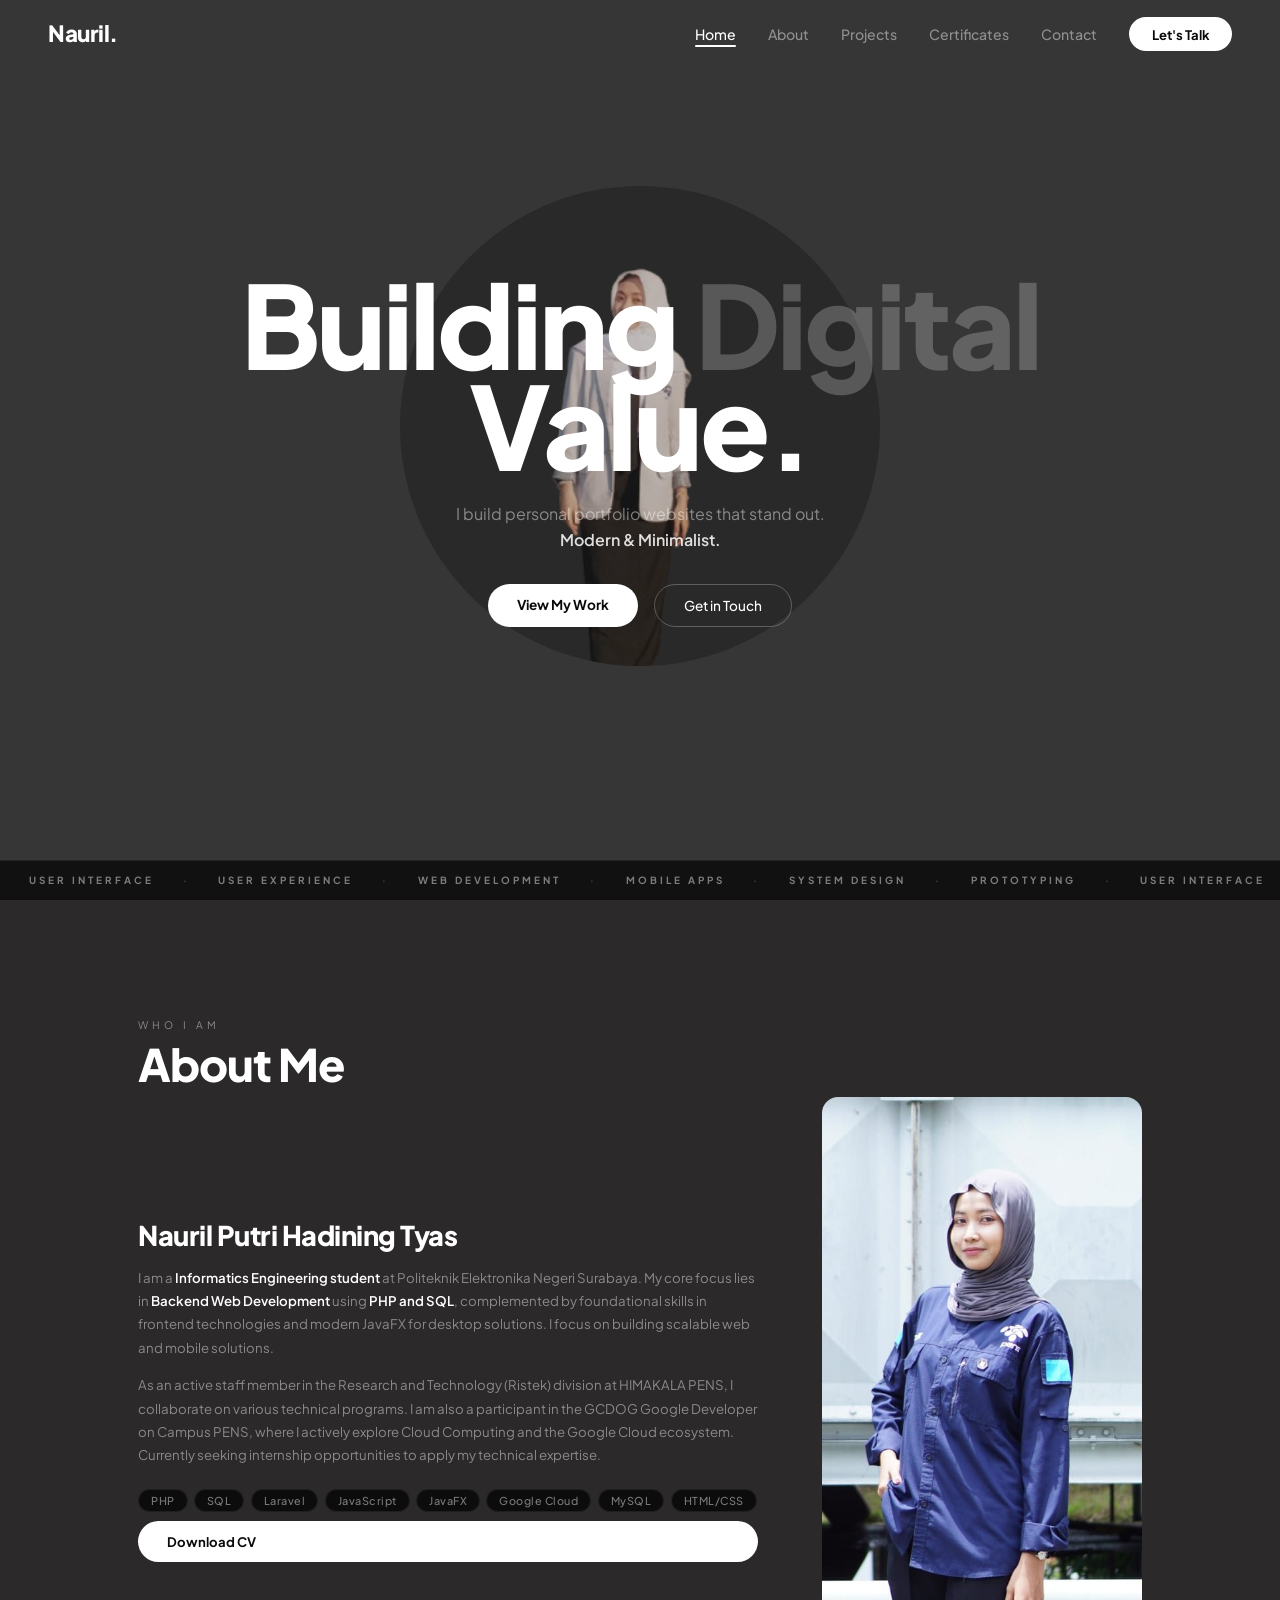
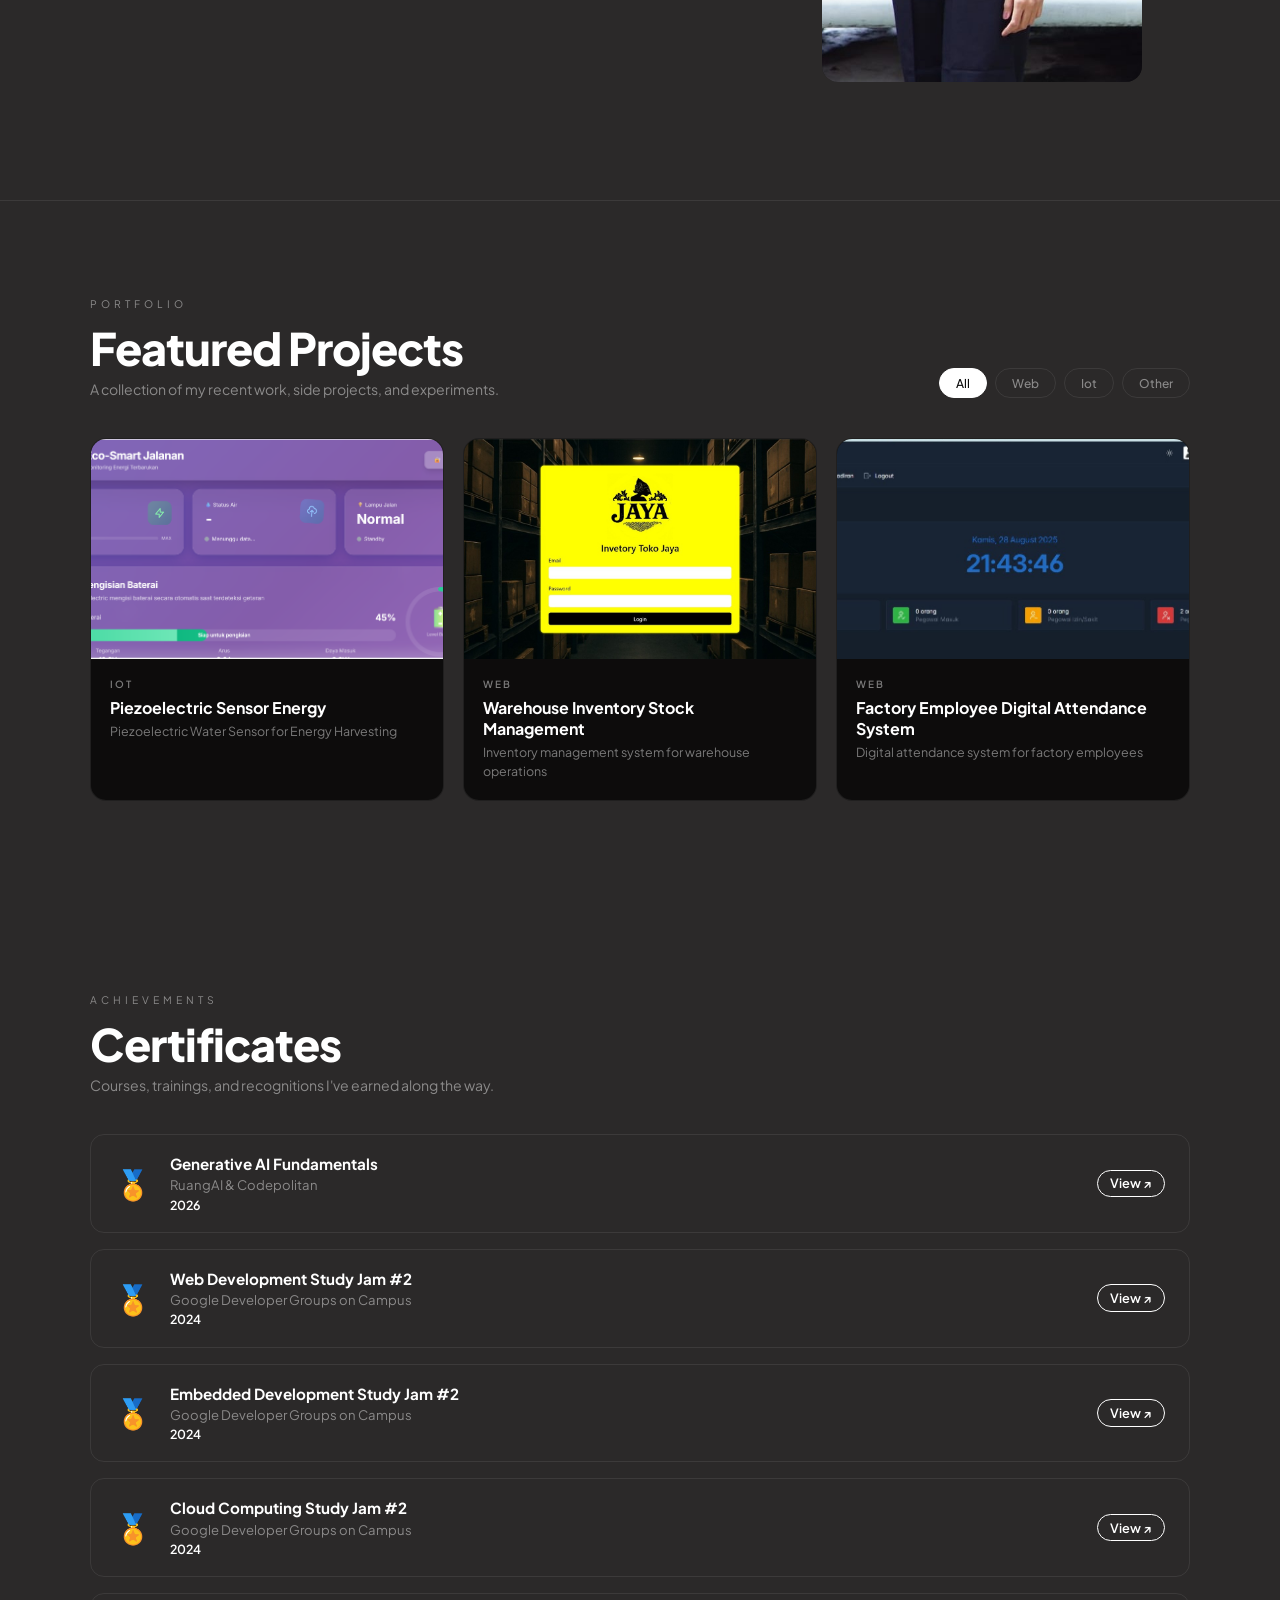
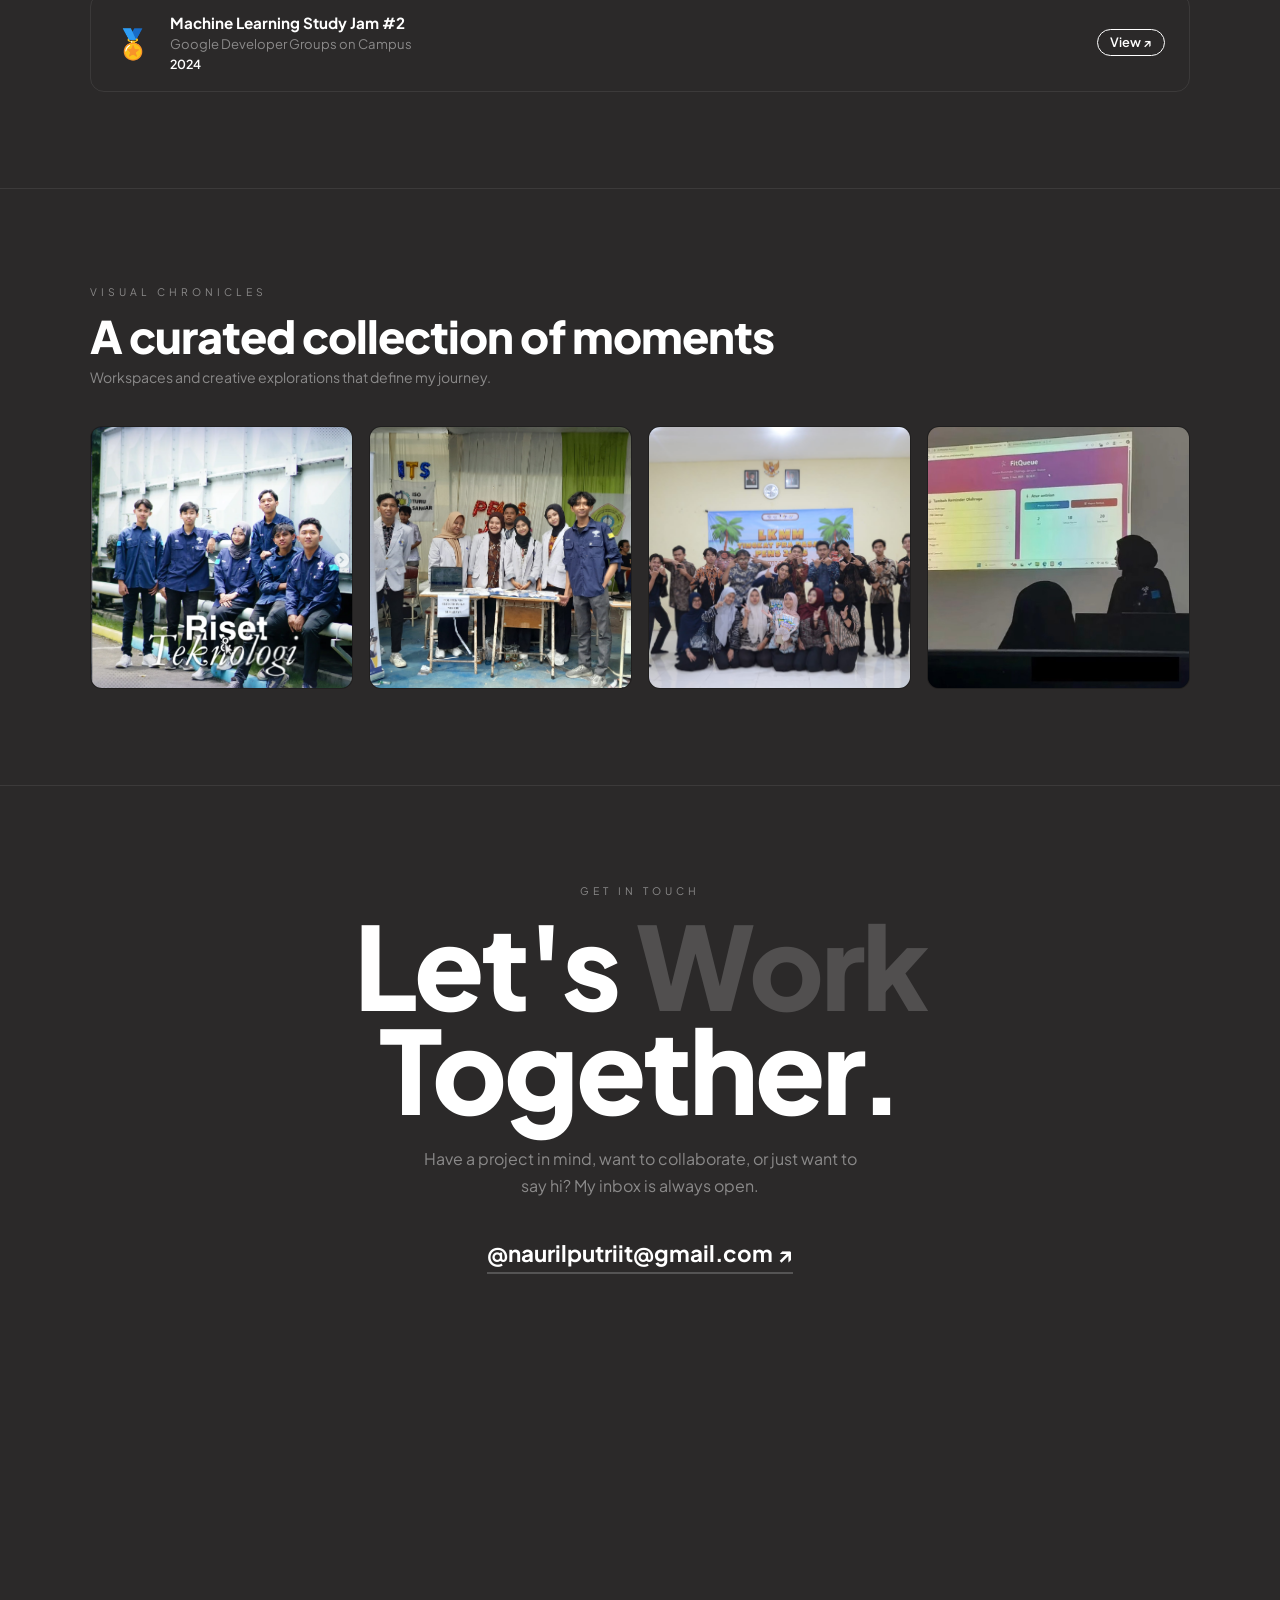
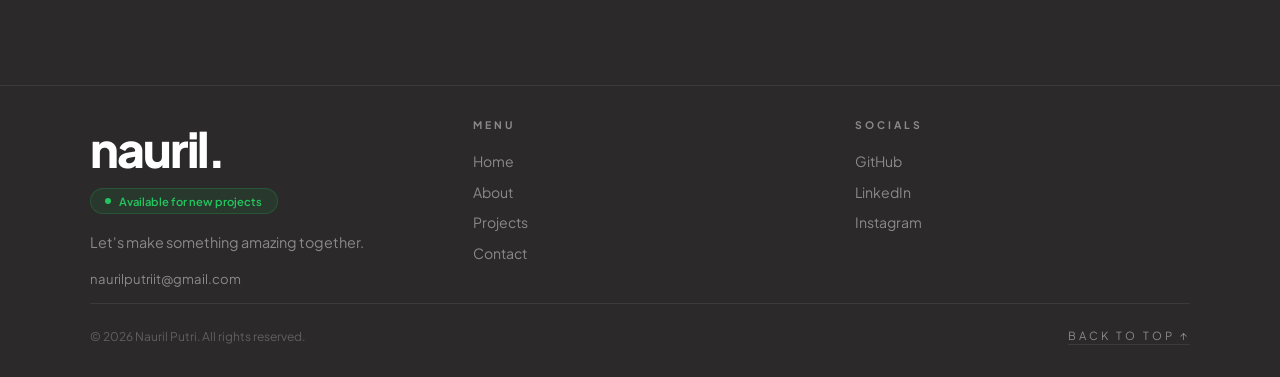
==== index.html @ e7a1a4d7 "update perubahan" ====
<!DOCTYPE html>
<html lang="en">
<head>
<meta charset="UTF-8">
<meta name="viewport" content="width=device-width, initial-scale=1.0">
<title>Nauril — Building Digital Value.</title>
<link href="https://fonts.googleapis.com/css2?family=Plus+Jakarta+Sans:wght@300;400;500;600;700;800&display=swap" rel="stylesheet">
<link rel="stylesheet" href="style.css">

</head>
<body>

<!-- NAV -->
<nav id="navbar">
  <a href="#hero" class="nav-logo">Nauril.</a>
  <button class="hamburger" id="burger">
    <span></span><span></span><span></span>
  </button>
  <ul class="nav-links" id="navLinks">
    <li><a href="#hero" class="active">Home</a></li>
    <li><a href="#about">About</a></li>
    <li><a href="#projects">Projects</a></li>
    <li><a href="#certificates">Certificates</a></li>
    <li><a href="#contact">Contact</a></li>
    <li><a href="#contact" class="nav-cta" onclick="window.location.href='mailto:nauril@email.com';return false;">Let's Talk</a></li>
  </ul>
</nav>

<!-- ══ HERO ══ -->
<section id="hero">
  <div class="hero-circle">
    <img src="images/p2.png" alt="foto">
    <div class="hero-circle-ph">
      <span>👤</span>
      Your Photo
    </div>
  </div>

  <div class="hero-text">
    <h1 class="hero-h1">
      Building <span class="dim">Digital</span><br>Value.
    </h1>
    <p class="hero-sub">
      I build personal portfolio websites that stand out.<br>
      <strong>Modern &amp; Minimalist.</strong>
    </p>
    <div class="hero-btns">
      <a href="#projects" class="btn-w">View My Work</a>
      <a href="#contact" class="btn-ghost">Get in Touch</a>
    </div>
  </div>

  <div class="ticker-wrap">
    <div class="ticker-inner">
      <span>User Interface</span><span class="dot"> · </span>
      <span>User Experience</span><span class="dot"> · </span>
      <span>Web Development</span><span class="dot"> · </span>
      <span>Mobile Apps</span><span class="dot"> · </span>
      <span>System Design</span><span class="dot"> · </span>
      <span>Prototyping</span><span class="dot"> · </span>
      <span>User Interface</span><span class="dot"> · </span>
      <span>User Experience</span><span class="dot"> · </span>
      <span>Web Development</span><span class="dot"> · </span>
      <span>Mobile Apps</span><span class="dot"> · </span>
      <span>System Design</span><span class="dot"> · </span>
      <span>Prototyping</span><span class="dot"> · </span>
    </div>
  </div>
</section>

<!-- ══ ABOUT ══ -->
<section id="about">
  <div class="container">
    <p class="sec-label reveal about-top-label">Who I Am</p>
    <h2 class="sec-title reveal about-sec-title">About Me</h2>

    <div class="about-grid">
      <div class="about-left reveal">
        <h3 class="about-name">Nauril Putri Hadining Tyas</h3>
        <p class="about-bio">
          I am a <strong>Informatics Engineering student</strong> at Politeknik Elektronika Negeri Surabaya.
          My core focus lies in <strong>Backend Web Development</strong> using <strong>PHP and SQL</strong>,
          complemented by foundational skills in frontend technologies and modern JavaFX for desktop solutions.
          I focus on building scalable web and mobile solutions.
        </p>
        <p class="about-bio">
          As an active staff member in the Research and Technology (Ristek) division at HIMAKALA PENS,
          I collaborate on various technical programs. I am also a participant in the GCDOG Google Developer
          on Campus PENS, where I actively explore Cloud Computing and the Google Cloud ecosystem.
          Currently seeking internship opportunities to apply my technical expertise.
        </p>


        <div class="about-skills-row">
          <span class="about-skill-chip">PHP</span>
          <span class="about-skill-chip">SQL</span>
          <span class="about-skill-chip">Laravel</span>
          <span class="about-skill-chip">JavaScript</span>
          <span class="about-skill-chip">JavaFX</span>
          <span class="about-skill-chip">Google Cloud</span>
          <span class="about-skill-chip">MySQL</span>
          <span class="about-skill-chip">HTML/CSS</span>
        </div>

       <a href="cv.pdf" download class="btn-w" style="display:inline-block;font-size:.82rem;">Download CV</a>
      </div>

      <div class="about-photo reveal">
        <img src="images/p3.jpeg" alt="foto">
        <div class="about-photo-ph">
          <span>🧑‍💻</span>
          Formal Photo
        </div>
      </div>
    </div>
  </div>
</section>

<!-- ══ PROJECTS ══ -->
<section id="projects">
  <div class="container">
    <div class="proj-header reveal">
      <div>
        <p class="sec-label">Portfolio</p>
        <h2 class="sec-title">Featured Projects</h2>
        <p style="color:var(--muted);font-size:.88rem;margin-top:.5rem;">A collection of my recent work, side projects, and experiments.</p>
      </div>
      <div class="filter-tabs">
        <button class="filter-tab active" data-filter="all">All</button>
        <button class="filter-tab" data-filter="Web">Web</button>
        <button class="filter-tab" data-filter="Iot">Iot</button>
        <button class="filter-tab" data-filter="Other">Other</button>
      </div>
    </div>

    <div class="proj-grid" id="projGrid">
      <a class="proj-card reveal" data-cat="Iot" href="#">
        <div class="proj-thumb">
          <img src="images/peweh.png" alt="piezolectric" onerror="this.parentElement.innerHTML='<div class=proj-thumb-ph>🌴</div>'">
        </div>
        <div class="proj-info">
          <div class="proj-tag">IoT</div>
          <div class="proj-name">Piezoelectric Sensor Energy</div>
          <div class="proj-desc">Piezoelectric Water Sensor for Energy Harvesting</div>
        </div>
      </a>
      <a class="proj-card reveal" data-cat="Web" href="#">
        <div class="proj-thumb">
          <img src="images/jaya.jpeg" alt="inventory" onerror="this.parentElement.innerHTML='<div class=proj-thumb-ph>📚</div>'">
        </div>
        <div class="proj-info">
          <div class="proj-tag">Web</div>
          <div class="proj-name">Warehouse Inventory Stock Management</div>
          <div class="proj-desc">Inventory management system for warehouse operations</div>
        </div>
      </a>
      <a class="proj-card reveal" data-cat="Web" href="#">
        <div class="proj-thumb">
          <img src="images/employe.jpeg" alt="Factory Employee Digital Attendance System" onerror="this.parentElement.innerHTML='<div class=proj-thumb-ph>🍱</div>'">
        </div>
        <div class="proj-info">
          <div class="proj-tag">Web</div>
          <div class="proj-name">Factory Employee Digital Attendance System</div>
          <div class="proj-desc">Digital attendance system for factory employees</div>
        </div>
      </a>
      
    </div>
  </div>
</section>

<!-- ══ CERTIFICATES ══ -->
<section id="certificates">
  <div class="container">
    <p class="sec-label reveal">Achievements</p>
    <h2 class="sec-title reveal">Certificates</h2>
    <p style="color:var(--muted);font-size:.88rem;margin-top:.5rem;" class="reveal">Courses, trainings, and recognitions I've earned along the way.</p>

    <div class="cert-grid" style="margin-top:2.5rem;">

      <div class="cert-card reveal">
        <div class="cert-icon">🏅</div>
        <div class="cert-info">
          <div class="cert-title">Generative AI Fundamentals</div>
          <div class="cert-issuer">RuangAI & Codepolitan</div>
          <div class="cert-year">2026</div>
        </div>
        <a href="#Generative AI.pdf" target="_blank" class="cert-link">View ↗</a>
      </div>

      <div class="cert-card reveal">
        <div class="cert-icon">🏅</div>
        <div class="cert-info">
          <div class="cert-title">Web Development Study Jam #2</div>
          <div class="cert-issuer">Google Developer Groups on Campus</div>
          <div class="cert-year">2024</div>
        </div>
        <a href="#Web Development.pdf" target="_blank" class="cert-link">View ↗</a>
      </div>

      <div class="cert-card reveal">
        <div class="cert-icon">🏅</div>
        <div class="cert-info">
          <div class="cert-title">Embedded Development Study Jam #2</div>
          <div class="cert-issuer">Google Developer Groups on Campus</div>
          <div class="cert-year">2024</div>
        </div>
        <a href="#Embedded Development.pdf" target="_blank" class="cert-link">View ↗</a>
      </div>

      <div class="cert-card reveal">
        <div class="cert-icon">🏅</div>
        <div class="cert-info">
          <div class="cert-title">Cloud Computing Study Jam #2</div>
          <div class="cert-issuer">Google Developer Groups on Campus</div>
          <div class="cert-year">2024</div>
        </div>
        <a href="#Cloud Computing.pdf" target="_blank" class="cert-link">View ↗</a>
      </div>

      <div class="cert-card reveal">
        <div class="cert-icon">🏅</div>
        <div class="cert-info">
          <div class="cert-title">Machine Learning Study Jam #2</div>
          <div class="cert-issuer">Google Developer Groups on Campus</div>
          <div class="cert-year">2024</div>
        </div>
        <a href="#Machine Learning.pdf" target="_blank" class="cert-link">View ↗</a>
      </div>

    </div>
  </div>
</section>

<!-- ══ GALLERY ══ -->
<section id="gallery">
  <div class="container">
    <p class="sec-label reveal">Visual Chronicles</p>
    <h2 class="sec-title reveal">A curated collection of moments</h2>
    <p style="color:var(--muted);font-size:.88rem;margin-top:.5rem;" class="reveal">Workspaces and creative explorations that define my journey.</p>
    <div class="gallery-grid" style="margin-top:2.5rem;">
      <div class="gal-item reveal">
        <img src="images/shot.png" alt="organization" onerror="this.outerHTML='<div class=gal-item><div class=gal-ph>🎤</div></div>'">
        <div class="gal-caption"><div class="gal-tag">Event</div><div class="gal-name">The Ristek Squad - HIMAKALA PENS</div></div>
      </div>
      <div class="gal-item reveal">
        <img src="images/expo1.jpeg" alt="event" onerror="this.outerHTML='<div class=gal-item><div class=gal-ph>🎓</div></div>'">
        <div class="gal-caption"><div class="gal-tag">Event</div><div class="gal-name">Campus Expo Representative</div></div>
      </div>
      <div class="gal-item reveal">
        <img src="images/panit.jpeg" alt="LO" onerror="this.outerHTML='<div class=gal-item><div class=gal-ph>💻</div></div>'">
        <div class="gal-caption"><div class="gal-tag">Event</div><div class="gal-name">Liaison Officer | LKMM-PraTD</div></div>
      </div>
      <div class="gal-item reveal">
        <img src="images/demo.jpeg" alt="demoproject" onerror="this.outerHTML='<div class=gal-item><div class=gal-ph>🏭</div></div>'">
        <div class="gal-caption"><div class="gal-tag"></div><div class="gal-name">Demo Project</div></div>
      </div>
    </div>
  </div>
</section>

<!-- ══ CONTACT ══ -->
<section id="contact">
  <div class="container">

    <!-- Big heading -->
    <div class="contact-hero reveal">
      <p class="sec-label">Get in Touch</p>
      <h2 class="contact-big">
        Let's <span class="dim">Work</span><br>Together.
      </h2>
      <p class="contact-sub">
        Have a project in mind, want to collaborate, or just want to say hi?
        My inbox is always open.
      </p>
      <a href="mailto:naurilputriit@gmail.com" class="contact-email-link">
        @naurilputriit@gmail.com ↗
      </a>
    </div>

    <!-- Social cards -->
    <div class="contact-socials reveal">
      <a href="mailto:naurilputriit@gmail.com" class="social-card">
        <div class="social-card-icon">✉️</div>
        <div class="social-card-platform">Email</div>
        <div class="social-card-handle">naurilputriit@gmail.com</div>
        <div class="social-card-arrow">Open Mail ↗</div>
      </a>
      <a href="https://github.com/NaurilPutri" target="_blank" class="social-card">
        <div class="social-card-icon">🐙</div>
        <div class="social-card-platform">GitHub</div>
        <div class="social-card-handle">@NaurilPutri</div>
        <div class="social-card-arrow">View Profile ↗</div>
      </a>
      <a href="https://linkedin.com/in/nauril-putri15" target="_blank" class="social-card">
        <div class="social-card-icon">🔗</div>
        <div class="social-card-platform">LinkedIn</div>
        <div class="social-card-handle">Nauril Putri</div>
        <div class="social-card-arrow">Connect ↗</div>
      </a>
      <a href="https://instagram.com/putt.yae" target="_blank" class="social-card">
        <div class="social-card-icon">📸</div>
        <div class="social-card-platform">Instagram</div>
        <div class="social-card-handle">@putt.yae</div>
        <div class="social-card-arrow">Follow ↗</div>
      </a>
    </div>

    <!-- Meta strip -->
    <div class="contact-meta reveal">
      <div class="contact-meta-item">
        <div class="avail-dot"></div>
        <span>Available for <strong>Internship & Freelance</strong></span>
      </div>
      <div class="contact-meta-item">
        📍 <span><strong>Surabaya</strong>, Indonesia</span>
      </div>
      <div class="contact-meta-item">
        ⚡ <span>Usually replies within <strong>24 hours</strong></span>
      </div>
    </div>

  </div>
</section>

<!-- ══ FOOTER ══ -->
<footer>
  <div class="container">
    <div class="footer-top">
      <div>
        <div class="footer-brand-name">nauril.</div>
        <div class="footer-avail">Available for new projects</div>
        <p class="footer-tagline">Let's make something amazing together.</p>
        <p style="color:var(--muted);font-size:.82rem;margin-top:1rem;">naurilputriit@gmail.com</p>
      </div>
      <div>
        <div class="footer-col-title">Menu</div>
        <ul class="footer-links">
          <li><a href="#hero">Home</a></li>
          <li><a href="#about">About</a></li>
          <li><a href="#projects">Projects</a></li>
          <li><a href="#contact">Contact</a></li>
        </ul>
      </div>
      <div>
        <div class="footer-col-title">Socials</div>
        <ul class="footer-links">
          <li><a href="https://github.com/naurilputri" target="_blank">GitHub</a></li>
          <li><a href="https://www.linkedin.com/in/nauril-putri/" target="_blank">LinkedIn</a></li>
          <li><a href="https://www.instagram.com/nauril_" target="_blank">Instagram</a></li>
        </ul>
      </div>
    </div>
    <div class="footer-bottom">
      <span class="footer-copy">© 2026 Nauril Putri. All rights reserved.</span>
      <a href="#hero" class="back-top">Back to Top ↑</a>
    </div>
  </div>
</footer>

<script>
// Navbar scroll
const nav = document.getElementById('navbar');
window.addEventListener('scroll', () => {
  nav.classList.toggle('scrolled', window.scrollY > 60);
  // active nav link
  const sections = ['hero','about','projects','gallery','contact'];
  let cur = 'hero';
  sections.forEach(id => {
    const el = document.getElementById(id);
    if (el && window.scrollY >= el.offsetTop - 120) cur = id;
  });
  document.querySelectorAll('.nav-links a').forEach(a => {
    a.classList.toggle('active', a.getAttribute('href') === '#' + cur);
  });
});

// Hamburger
const burger = document.getElementById('burger');
const links = document.getElementById('navLinks');
burger.addEventListener('click', () => {
  links.classList.toggle('open');
});
links.querySelectorAll('a').forEach(a => a.addEventListener('click', () => links.classList.remove('open')));

// Scroll reveal
const observer = new IntersectionObserver((entries) => {
  entries.forEach(e => { if (e.isIntersecting) { e.target.classList.add('visible'); } });
}, { threshold: 0.12 });
document.querySelectorAll('.reveal').forEach(el => observer.observe(el));

// Project filter
document.querySelectorAll('.filter-tab').forEach(btn => {
  btn.addEventListener('click', () => {
    document.querySelectorAll('.filter-tab').forEach(b => b.classList.remove('active'));
    btn.classList.add('active');
    const f = btn.dataset.filter;
    document.querySelectorAll('.proj-card').forEach(card => {
      const show = f === 'all' || card.dataset.cat === f;
      card.style.display = show ? 'block' : 'none';
    });
  });
});
</script>
</body>
</html>
---- style.css ----
*, *::before, *::after { margin: 0; padding: 0; box-sizing: border-box; }

:root {
  --bg: #2b2929;
  --bg2: #0d0c0c;
  --bg3: #1a1a1a;
  --border: rgba(255,255,255,0.08);
  --text: #ffffff;
  --muted: rgba(255,255,255,0.45);
  --muted2: rgba(255,255,255,0.25);
  --accent: #ffffff;
  --tag-bg: rgba(255,255,255,0.06);
}

html { scroll-behavior: smooth; }
body {
  font-family: 'Plus Jakarta Sans', sans-serif;
  background: var(--bg);
  color: var(--text);
  overflow-x: hidden;
}

/* ── SCROLLBAR ── */
::-webkit-scrollbar { width: 4px; }
::-webkit-scrollbar-track { background: var(--bg); }
::-webkit-scrollbar-thumb { background: #333; border-radius: 2px; }

/* ── NAV ── */
nav {
  position: fixed; top: 0; left: 0; right: 0; z-index: 100;
  display: flex; justify-content: space-between; align-items: center;
  padding: 1.2rem 3rem;
  border-bottom: 1px solid transparent;
  transition: all .4s;
}
nav.scrolled {
  background: rgba(10,10,10,.92);
  backdrop-filter: blur(16px);
  border-bottom-color: var(--border);
}
.nav-logo {
  font-size: 1.4rem; font-weight: 800; color: #fff;
  text-decoration: none; letter-spacing: -0.5px;
}
.nav-links { display: flex; align-items: center; gap: 2rem; list-style: none; }
.nav-links a {
  color: var(--muted); font-size: .88rem; font-weight: 500;
  text-decoration: none; transition: color .3s; position: relative;
}
.nav-links a:hover, .nav-links a.active { color: #fff; }
.nav-links a.active::after {
  content: ''; position: absolute; bottom: -4px; left: 0;
  width: 100%; height: 2px; background: #fff; border-radius: 1px;
}
.nav-cta {
  background: #fff !important; color: #0a0a0a !important;
  padding: .55rem 1.4rem; border-radius: 100px;
  font-weight: 700 !important; font-size: .82rem !important;
  transition: background .3s !important;
}
.nav-cta:hover { background: #e0e0e0 !important; }
.hamburger { display: none; flex-direction: column; gap: 5px; cursor: pointer; background: none; border: none; }
.hamburger span { width: 22px; height: 2px; background: #fff; transition: .3s; display: block; }

/* ── HERO ── */
#hero {
  height: 100vh; position: relative;
  display: flex; flex-direction: column;
  align-items: center; justify-content: center;
  overflow: hidden; background: #363636;
}
.hero-circle {
  position: absolute;
  top: 50%; left: 50%;
  transform: translate(-50%, -55%);
  width: min(480px, 62vw); height: min(480px, 62vw);
  border-radius: 50%; overflow: hidden;
  background: #292929;
}
.hero-circle img {
  width: 100%; height: 100%;
  object-fit: cover; object-position: top center;
  opacity: .7; filter: grayscale(15%);
}
.hero-circle-ph {
  width: 100%; height: 100%;
  display: flex; flex-direction: column;
  align-items: center; justify-content: center;
  gap: .5rem; color: var(--muted2);
  font-size: .7rem; letter-spacing: 2px; text-transform: uppercase;
  background: radial-gradient(circle at 50% 30%, #2a2a2a, #111);
}
.hero-circle-ph span { font-size: 3.5rem; opacity: .25; }
.hero-text {
  position: relative; z-index: 2;
  text-align: center; padding: 0 1.5rem;
  pointer-events: none;
}
.hero-h1 {
  font-size: clamp(3rem, 9vw, 8.5rem);
  font-weight: 800; line-height: .88;
  letter-spacing: -3px; color: #fff;
}
.hero-h1 .dim { color: rgba(255,255,255,.22); }
.hero-sub {
  margin-top: 1.6rem;
  font-size: clamp(.85rem, 1.4vw, 1rem);
  color: var(--muted); line-height: 1.6;
}
.hero-sub strong { color: rgba(255,255,255,.85); font-weight: 600; }
.hero-btns {
  display: flex; gap: 1rem; justify-content: center;
  margin-top: 2rem; pointer-events: all;
}
.btn-w {
  background: #fff; color: #0a0a0a;
  padding: .75rem 1.8rem; border-radius: 100px;
  font-size: .85rem; font-weight: 700;
  text-decoration: none; border: none; cursor: pointer;
  transition: background .3s, transform .2s;
}
.btn-w:hover { background: #e8e8e8; transform: translateY(-2px); }
.btn-ghost {
  background: transparent; color: #fff;
  padding: .75rem 1.8rem; border-radius: 100px;
  font-size: .85rem; font-weight: 500;
  text-decoration: none; border: 1px solid rgba(255,255,255,.25); cursor: pointer;
  transition: border-color .3s, background .3s;
}
.btn-ghost:hover { border-color: #fff; background: rgba(255,255,255,.05); }

/* ticker */
.ticker-wrap {
  position: absolute; bottom: 0; left: 0; right: 0;
  background: #111; border-top: 1px solid var(--border);
  padding: .85rem 0; overflow: hidden;
}
.ticker-inner { display: flex; gap: 0; white-space: nowrap; animation: tick 25s linear infinite; }
.ticker-inner span {
  font-size: .62rem; font-weight: 700; letter-spacing: 3px;
  text-transform: uppercase; color: var(--muted); padding: 0 1.8rem; flex-shrink: 0;
}
.ticker-inner span.dot { color: #444; padding: 0; }
@keyframes tick { from { transform: translateX(0); } to { transform: translateX(-50%); } }

/* ── SECTION BASE ── */
section { padding: 6rem 3rem; }
.container { max-width: 1100px; margin: 0 auto; }
.sec-label {
  font-size: .65rem; letter-spacing: 4px; text-transform: uppercase;
  color: var(--muted); margin-bottom: .8rem;
}
.sec-title {
  font-size: clamp(1.8rem, 4vw, 2.8rem);
  font-weight: 800; letter-spacing: -1px; line-height: 1.1;
}

/* ── ABOUT ── */
#about {
  background: var(--bg);
  height: 100vh;
  padding: 0;
  display: flex;
  align-items: center;
}
#about .container {
  width: 100%;
  height: 100%;
  display: flex;
  flex-direction: column;
  justify-content: center;
  padding: 0 3rem;
}
.about-top-label { margin-bottom: .5rem; }
.about-sec-title { margin-bottom: 0.6rem; }
.about-grid {
  display: grid;
  grid-template-columns: 1fr 320px;
  gap: 4rem;
  align-items: center;
  flex: 0 0 auto;
}
.about-left { display: flex; flex-direction: column; justify-content: center; gap: .6rem; }
.about-name {
  font-size: clamp(1.3rem, 2.2vw, 1.7rem);
  font-weight: 800; letter-spacing: -0.5px;
  margin-bottom: .3rem;
}
.about-bio {
  font-size: .83rem; line-height: 1.75; color: var(--muted);
  margin-bottom: .3rem;
}
.about-bio strong { color: #fff; font-weight: 600; }
.about-stats {
  display: flex; gap: 2rem; margin: .8rem 0;
}
.stat { border-left: 2px solid #fff; padding-left: .9rem; }
.stat-n { font-size: 1.5rem; font-weight: 800; letter-spacing: -1px; }
.stat-l { font-size: .65rem; color: var(--muted); margin-top: .15rem; }
/* skills inline row */
.about-skills-row {
  display: flex; flex-wrap: wrap; gap: .4rem; margin-top: .5rem;
}
.about-skill-chip {
  background: var(--bg2); border: 1px solid var(--border);
  color: var(--muted); padding: .25rem .75rem;
  border-radius: 100px; font-size: .68rem; font-weight: 500;
  letter-spacing: .5px;
}
.about-photo {
  position: relative; border-radius: 1rem; overflow: hidden;
  height: 65vh; background: var(--bg3);
}
.about-photo img { width: 100%; height: 100%; object-fit: cover; object-position: top; }
.about-photo-ph {
  width: 100%; height: 100%; display: flex;
  align-items: center; justify-content: center;
  flex-direction: column; gap: .5rem;
  color: var(--muted2); font-size: .7rem; letter-spacing: 2px;
}
.about-photo-ph span { font-size: 4rem; opacity: .2; }

/* experience */
.exp-section { margin-top: 4rem; }
.exp-title { font-size: 1.1rem; font-weight: 700; margin-bottom: 2rem; color: var(--muted); font-size: .65rem; letter-spacing: 4px; text-transform: uppercase; }
.exp-list { display: flex; flex-direction: column; gap: 0; }
.exp-item {
  display: grid; grid-template-columns: 140px 1fr;
  gap: 2rem; padding: 1.8rem 0;
  border-top: 1px solid var(--border);
  transition: background .2s;
}
.exp-item:last-child { border-bottom: 1px solid var(--border); }
.exp-date { font-size: .78rem; color: var(--muted); padding-top: .2rem; }
.exp-right {}
.exp-role { font-size: 1rem; font-weight: 700; margin-bottom: .3rem; }
.exp-company { font-size: .82rem; color: var(--muted); margin-bottom: .8rem; }
.exp-bullets { list-style: none; }
.exp-bullets li {
  font-size: .82rem; color: var(--muted); line-height: 1.6;
  padding-left: 1rem; position: relative; margin-bottom: .3rem;
}
.exp-bullets li::before { content: '—'; position: absolute; left: 0; color: #444; }

/* skills */
.skills-section { margin-top: 4rem; }
.skills-grid { display: grid; grid-template-columns: repeat(2, 1fr); gap: 1rem; margin-top: 2rem; }
.skill-card {
  background: var(--bg2); border: 1px solid var(--border);
  border-radius: .75rem; padding: 1.5rem;
  transition: border-color .3s, transform .2s;
}
.skill-card:hover { border-color: rgba(255,255,255,.2); transform: translateY(-2px); }
.skill-cat {
  font-size: .65rem; letter-spacing: 3px; text-transform: uppercase;
  color: var(--muted); margin-bottom: 1rem; font-weight: 600;
}
.skill-icons { display: flex; gap: .75rem; flex-wrap: wrap; margin-bottom: .8rem; }
.skill-icon {
  width: 36px; height: 36px; border-radius: .5rem;
  background: var(--bg3); display: flex; align-items: center; justify-content: center;
  font-size: 1.2rem;
  border: 1px solid var(--border);
}
.skill-icon img { width: 20px; height: 20px; object-fit: contain; filter: brightness(0) invert(1); opacity: .7; }
.skill-names { font-size: .78rem; color: var(--muted); line-height: 1.6; }

/* ── PROJECTS ── */
#projects { background: var(--bg); border-top: 1px solid var(--border); }
.proj-header { display: flex; justify-content: space-between; align-items: flex-end; margin-bottom: 2.5rem; }
.filter-tabs { display: flex; gap: .5rem; }
.filter-tab {
  background: transparent; border: 1px solid var(--border);
  color: var(--muted); padding: .4rem 1rem; border-radius: 100px;
  font-size: .75rem; font-weight: 500; cursor: pointer;
  font-family: inherit; transition: all .2s;
}
.filter-tab.active, .filter-tab:hover {
  background: #fff; color: #0a0a0a; border-color: #fff;
}
.proj-grid { display: grid; grid-template-columns: repeat(3, 1fr); gap: 1.2rem; }
.proj-card {
  border-radius: 1rem; overflow: hidden;
  background: var(--bg2); border: 1px solid var(--border);
  cursor: pointer; transition: transform .3s, border-color .3s;
  text-decoration: none; color: inherit; display: block;
}
.proj-card:hover { transform: translateY(-6px); border-color: rgba(255,255,255,.2); }
.proj-thumb {
  aspect-ratio: 16/10; overflow: hidden; background: var(--bg3);
  display: flex; align-items: center; justify-content: center;
  font-size: 3rem; position: relative;
}
.proj-thumb img { width: 100%; height: 100%; object-fit: cover; transition: transform .5s; }
.proj-card:hover .proj-thumb img { transform: scale(1.05); }
.proj-thumb-ph {
  width: 100%; height: 100%; display: flex; align-items: center;
  justify-content: center; font-size: 3rem;
  background: linear-gradient(135deg, #1a1a2e, #16213e);
}
.proj-info { padding: 1.2rem; }
.proj-tag {
  font-size: .62rem; letter-spacing: 2px; text-transform: uppercase;
  color: var(--muted); margin-bottom: .4rem; font-weight: 600;
}
.proj-name { font-size: 1rem; font-weight: 700; margin-bottom: .3rem; }
.proj-desc { font-size: .78rem; color: var(--muted); line-height: 1.5; }

/* ── CERTIFICATES ── */
.cert-grid {
  display: flex;
  flex-direction: column;
  gap: 1rem;
}
.cert-card {
  display: flex;
  align-items: center;
  gap: 1.2rem;
  background: var(--card);
  border: 1px solid var(--border);
  border-radius: 14px;
  padding: 1.2rem 1.5rem;
  transition: border-color .25s, transform .25s;
}
.cert-card:hover {
  border-color: var(--accent);
  transform: translateX(4px);
}
.cert-icon {
  font-size: 1.8rem;
  flex-shrink: 0;
}
.cert-info {
  flex: 1;
}
.cert-title {
  font-weight: 700;
  font-size: .95rem;
  color: var(--text);
}
.cert-issuer {
  font-size: .82rem;
  color: var(--muted);
  margin-top: .2rem;
}
.cert-year {
  font-size: .78rem;
  color: var(--accent);
  margin-top: .2rem;
  font-weight: 600;
}
.cert-link {
  font-size: .8rem;
  color: var(--accent);
  text-decoration: none;
  font-weight: 600;
  white-space: nowrap;
  border: 1px solid var(--accent);
  padding: .3rem .75rem;
  border-radius: 20px;
  transition: background .2s, color .2s;
}
.cert-link:hover {
  background: var(--accent);
  color: #fff;
}

/* ── GALLERY ── */
#gallery { background: var(--bg); border-top: 1px solid var(--border); }
.gallery-grid { display: grid; grid-template-columns: repeat(4, 1fr); gap: 1rem; margin-top: 2.5rem; }
.gal-item {
  border-radius: .75rem; overflow: hidden;
  aspect-ratio: 1; background: var(--bg2);
  position: relative; cursor: pointer;
  border: 1px solid var(--border); transition: transform .3s;
}
.gal-item:hover { transform: scale(1.02); }
.gal-item img { width: 100%; height: 100%; object-fit: cover; }
.gal-ph {
  width: 100%; height: 100%;
  display: flex; align-items: center; justify-content: center;
  font-size: 2rem; background: var(--bg3);
}
.gal-caption {
  position: absolute; bottom: 0; left: 0; right: 0;
  background: linear-gradient(transparent, rgba(0,0,0,.8));
  padding: 1.5rem .8rem .8rem;
  opacity: 0; transition: opacity .3s;
}
.gal-item:hover .gal-caption { opacity: 1; }
.gal-tag { font-size: .58rem; letter-spacing: 2px; text-transform: uppercase; color: var(--muted); }
.gal-name { font-size: .78rem; font-weight: 600; margin-top: .2rem; }

/* ── CONTACT ── */
#contact {
  background: var(--bg);
  border-top: 1px solid var(--border);
  min-height: 100vh;
  display: flex; align-items: center;
  padding: 5rem 3rem;
}
.contact-hero {
  text-align: center; margin-bottom: 4rem;
}
.contact-big {
  font-size: clamp(3rem, 9vw, 8rem);
  font-weight: 800; letter-spacing: -3px;
  line-height: .9; margin: 1rem 0 1.5rem;
}
.contact-big .dim { color: rgba(255,255,255,.18); }
.contact-sub {
  font-size: 1rem; color: var(--muted); max-width: 440px;
  margin: 0 auto 2.5rem; line-height: 1.7;
}
.contact-email-link {
  display: inline-block;
  font-size: clamp(1rem, 2.2vw, 1.4rem);
  font-weight: 700; color: #fff;
  text-decoration: none;
  border-bottom: 2px solid rgba(255,255,255,.2);
  padding-bottom: .3rem;
  transition: border-color .3s;
}
.contact-email-link:hover { border-color: #fff; }

/* Social cards row */
.contact-socials {
  display: grid;
  grid-template-columns: repeat(4, 1fr);
  gap: 1rem; margin-top: 3rem;
}
.social-card {
  background: var(--bg2);
  border: 1px solid var(--border);
  border-radius: 1rem;
  padding: 1.6rem 1.2rem;
  text-decoration: none; color: inherit;
  display: flex; flex-direction: column;
  align-items: center; gap: .8rem;
  text-align: center;
  transition: border-color .3s, transform .3s, background .3s;
  position: relative; overflow: hidden;
}
.social-card::before {
  content: '';
  position: absolute; inset: 0;
  background: linear-gradient(135deg, rgba(255,255,255,.03), transparent);
  opacity: 0; transition: opacity .3s;
}
.social-card:hover { border-color: rgba(255,255,255,.25); transform: translateY(-4px); }
.social-card:hover::before { opacity: 1; }
.social-card-icon {
  width: 48px; height: 48px; border-radius: .75rem;
  background: var(--bg3); border: 1px solid var(--border);
  display: flex; align-items: center; justify-content: center;
  font-size: 1.4rem;
}
.social-card-platform {
  font-size: .62rem; letter-spacing: 3px;
  text-transform: uppercase; color: var(--muted); font-weight: 600;
}
.social-card-handle {
  font-size: .88rem; font-weight: 700; color: #fff;
}
.social-card-arrow {
  font-size: .75rem; color: var(--muted);
  margin-top: auto;
}

/* location + availability strip */
.contact-meta {
  display: flex; justify-content: center;
  align-items: center; gap: 2.5rem;
  margin-top: 3rem; flex-wrap: wrap;
}
.contact-meta-item {
  display: flex; align-items: center; gap: .6rem;
  font-size: .8rem; color: var(--muted);
}
.contact-meta-item strong { color: #fff; font-weight: 600; }
.avail-dot {
  width: 8px; height: 8px; border-radius: 50%;
  background: #22c55e;
  box-shadow: 0 0 8px rgba(34,197,94,.6);
  animation: pulse-green 2s infinite;
}
@keyframes pulse-green {
  0%,100% { box-shadow: 0 0 8px rgba(34,197,94,.6); }
  50% { box-shadow: 0 0 16px rgba(34,197,94,.9); }
}

/* ── FOOTER ── */
footer {
  background: var(--bg); border-top: 1px solid var(--border);
  padding: 2rem 3rem;
}
.footer-top {
  display: grid; grid-template-columns: 1fr 1fr 1fr;
  gap: 3rem; padding-bottom: 1rem; border-bottom: 1px solid var(--border);
}
.footer-brand-name {
  font-size: 3rem; font-weight: 800; letter-spacing: -2px;
  margin-bottom: .5rem;
}
.footer-avail {
  display: inline-flex; align-items: center; gap: .5rem;
  background: rgba(34,197,94,.1); border: 1px solid rgba(34,197,94,.2);
  border-radius: 100px; padding: .3rem .9rem;
  font-size: .7rem; color: #22c55e; font-weight: 600;
}
.footer-avail::before { content: ''; width: 6px; height: 6px; background: #22c55e; border-radius: 50%; }
.footer-tagline {
  font-size: .9rem; color: var(--muted); margin-top: 1rem; line-height: 1.7;
}
.footer-col-title {
  font-size: .65rem; letter-spacing: 3px; text-transform: uppercase;
  color: var(--muted); margin-bottom: 1.2rem; font-weight: 700;
}
.footer-links { list-style: none; display: flex; flex-direction: column; gap: .6rem; }
.footer-links a {
  color: var(--muted); text-decoration: none; font-size: .88rem;
  transition: color .3s;
}
.footer-links a:hover { color: #fff; }
.footer-bottom {
  display: flex; justify-content: space-between; align-items: center;
  padding-top: 1.5rem; flex-wrap: wrap; gap: 1rem;
}
.footer-copy { font-size: .75rem; color: var(--muted2); }
.back-top {
  font-size: .7rem; letter-spacing: 3px; text-transform: uppercase;
  color: var(--muted); text-decoration: none; border-bottom: 1px solid var(--border);
  padding-bottom: 2px; transition: color .3s;
}
.back-top:hover { color: #fff; }

/* ── RESPONSIVE ── */
@media (max-width: 900px) {
  nav { padding: 1rem 1.5rem; }
  .nav-links {
    position: fixed; top: 0; right: -100%; width: 75vw; height: 100vh;
    background: #0d0d0d; flex-direction: column; justify-content: center;
    align-items: center; gap: 2rem; transition: right .4s; z-index: 99;
    border-left: 1px solid var(--border);
  }
  .nav-links.open { right: 0; }
  .nav-links a { font-size: 1rem; }
  .hamburger { display: flex; z-index: 101; }
  section { padding: 4rem 1.5rem; }
  #about { height: auto; padding: 4rem 0; }
  #about .container { padding: 0 1.5rem; }
  .about-grid { grid-template-columns: 1fr; gap: 2rem; }
  .about-photo { height: 45vh; }
  .skills-grid { grid-template-columns: 1fr; }
  .proj-grid { grid-template-columns: 1fr 1fr; }
  #contact { padding: 4rem 1.5rem; min-height: auto; }
  .contact-socials { grid-template-columns: 1fr 1fr; }
  .contact-big { letter-spacing: -2px; }
  .footer-top { grid-template-columns: 1fr; gap: 2rem; }
  .gallery-grid { grid-template-columns: repeat(2, 1fr); }
  .exp-item { grid-template-columns: 1fr; gap: .5rem; }
}
@media (max-width: 580px) {
  .hero-h1 { letter-spacing: -2px; }
  .hero-btns { flex-direction: column; align-items: center; }
  .proj-grid { grid-template-columns: 1fr; }
  .gallery-grid { grid-template-columns: repeat(2, 1fr); }
  .about-stats { gap: 1.5rem; flex-wrap: wrap; }
  .proj-header { flex-direction: column; align-items: flex-start; gap: 1rem; }
  .filter-tabs { flex-wrap: wrap; }
}

/* ── FADE IN ON SCROLL ── */
.reveal {
  opacity: 0; transform: translateY(30px);
  transition: opacity .7s ease, transform .7s ease;
}
.reveal.visible { opacity: 1; transform: translateY(0); }
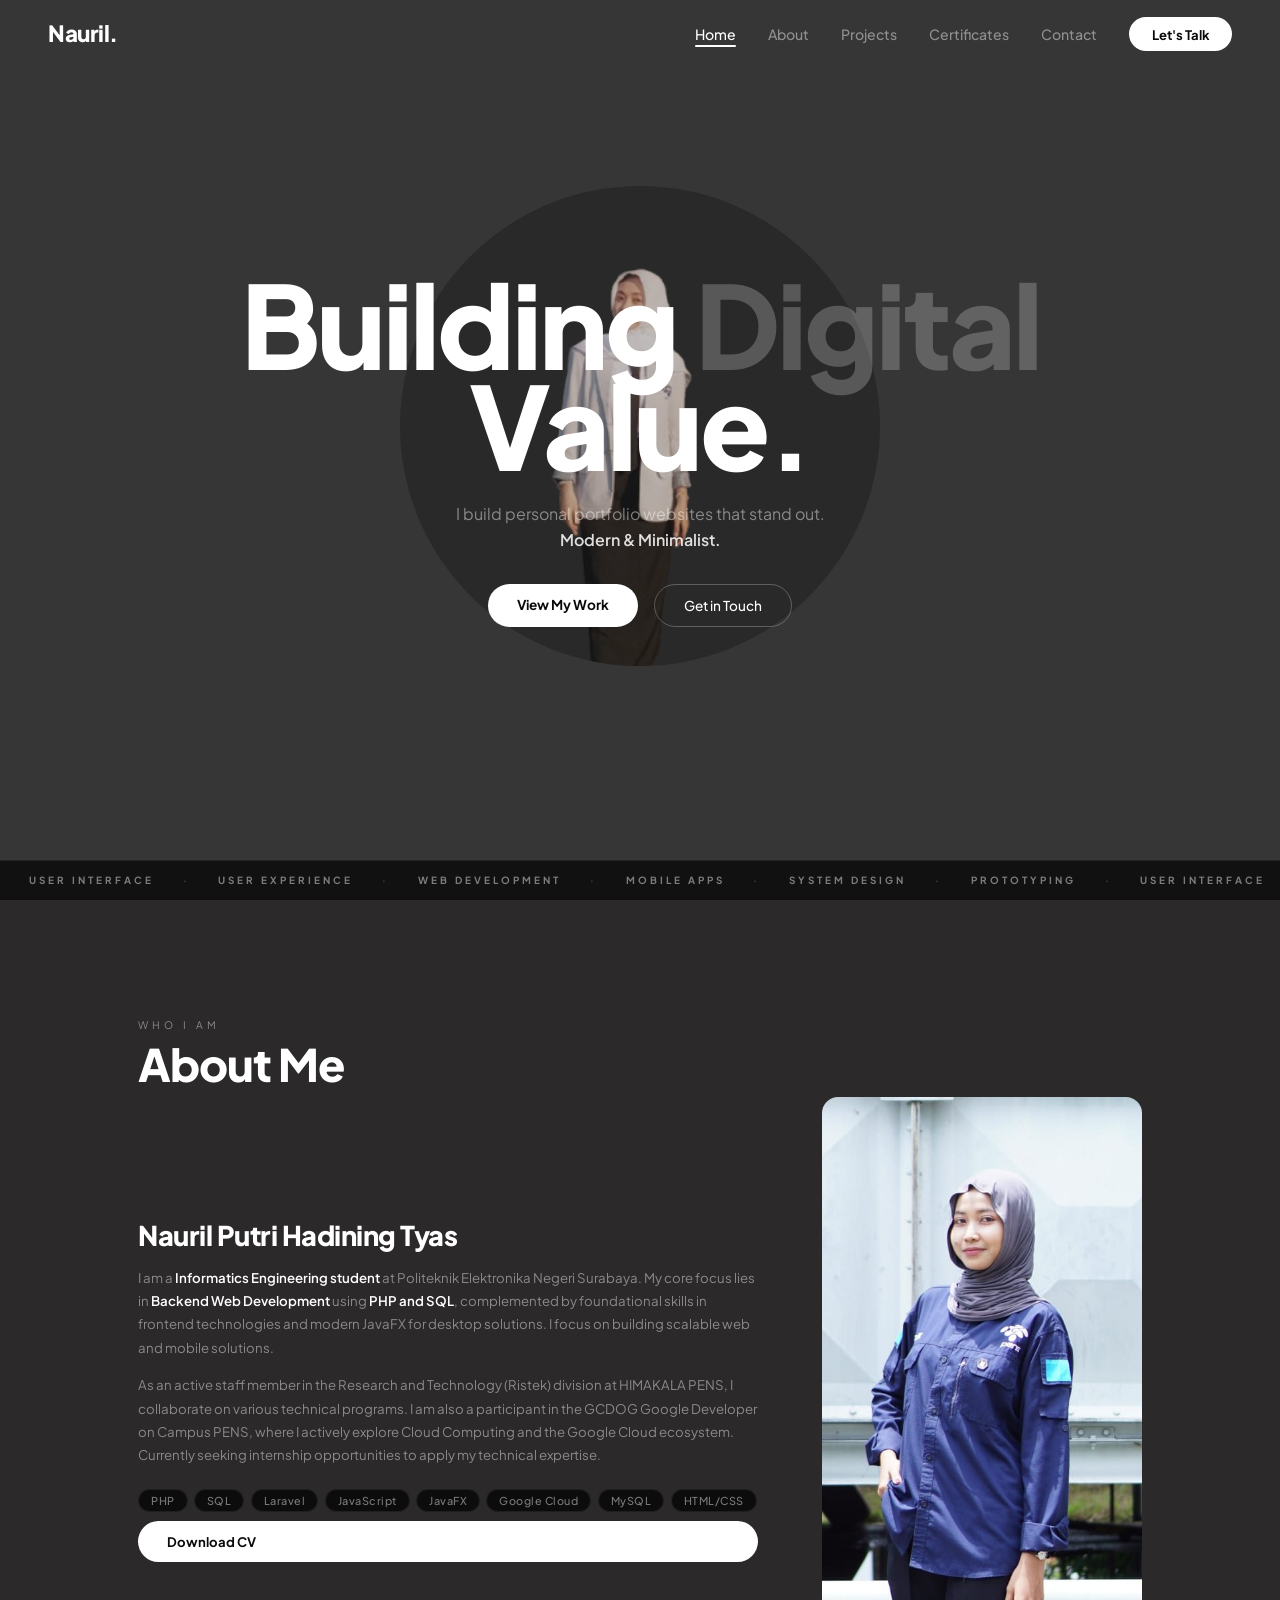
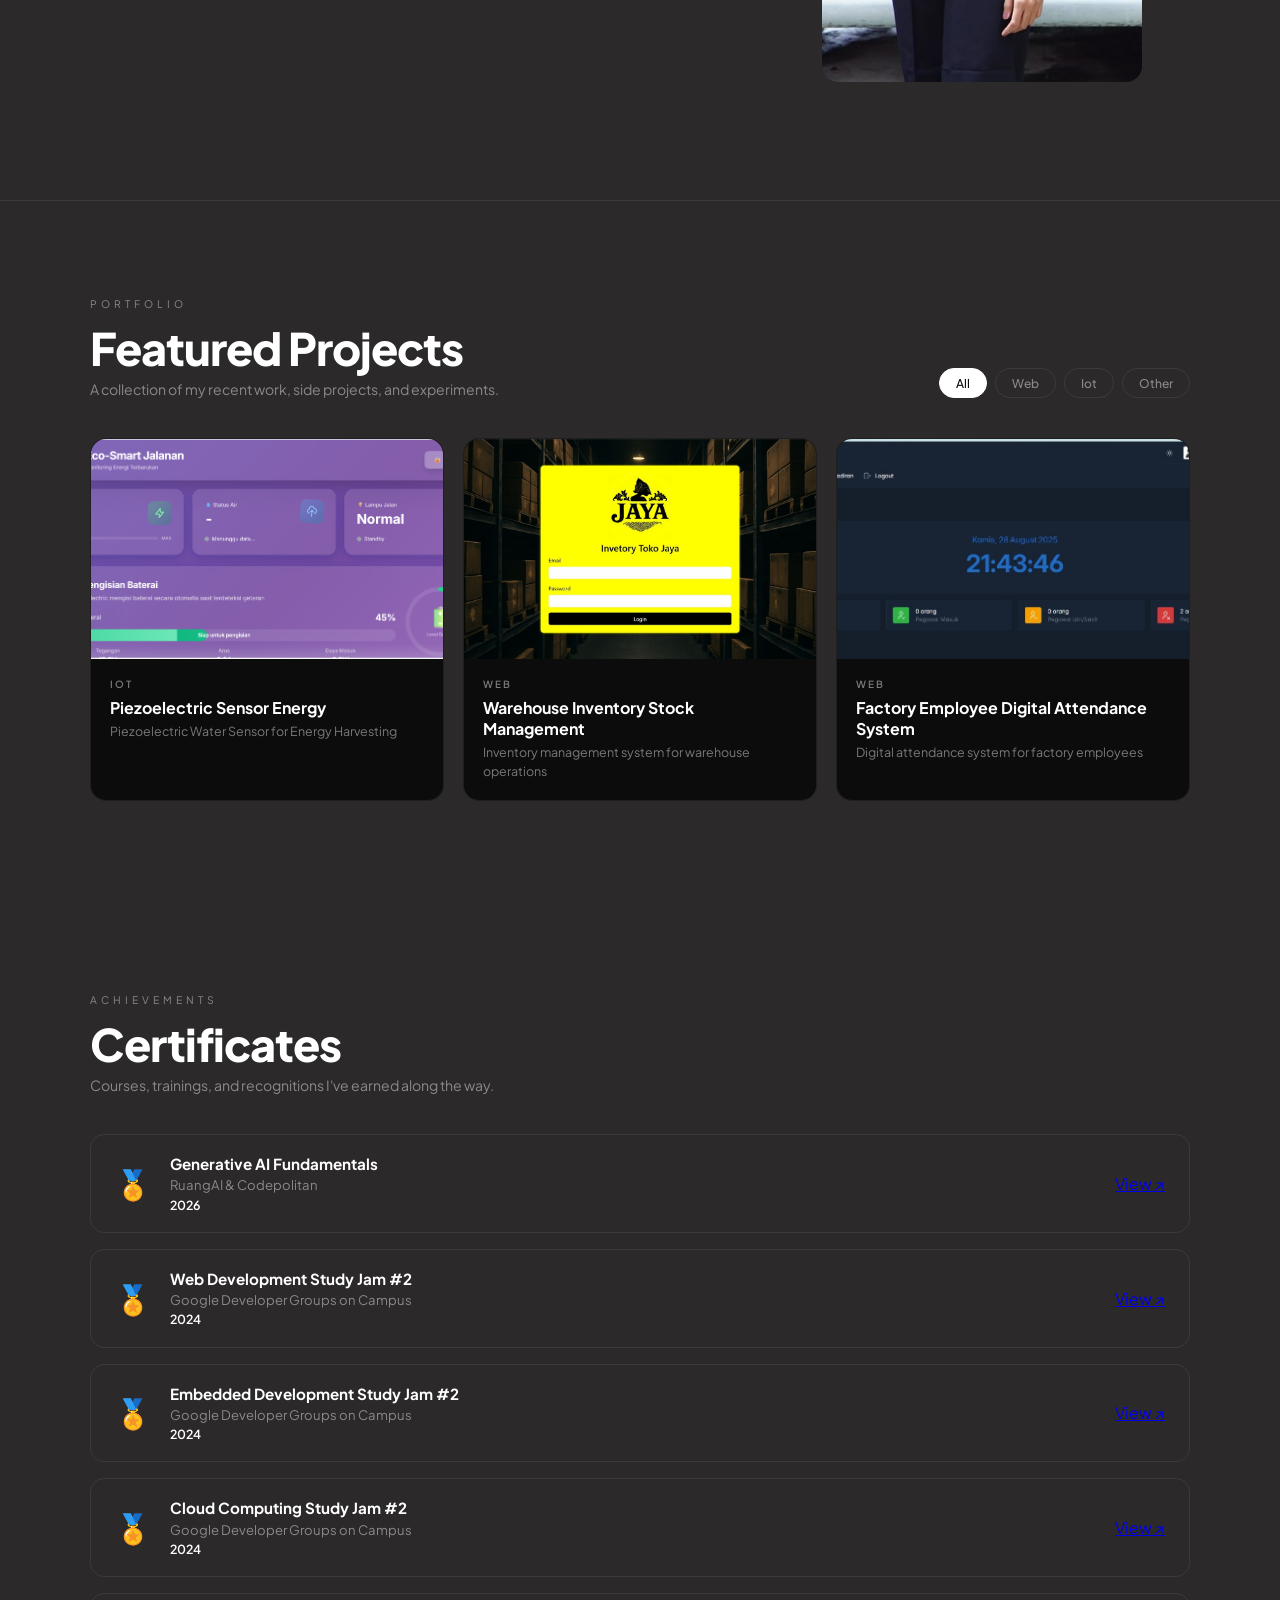
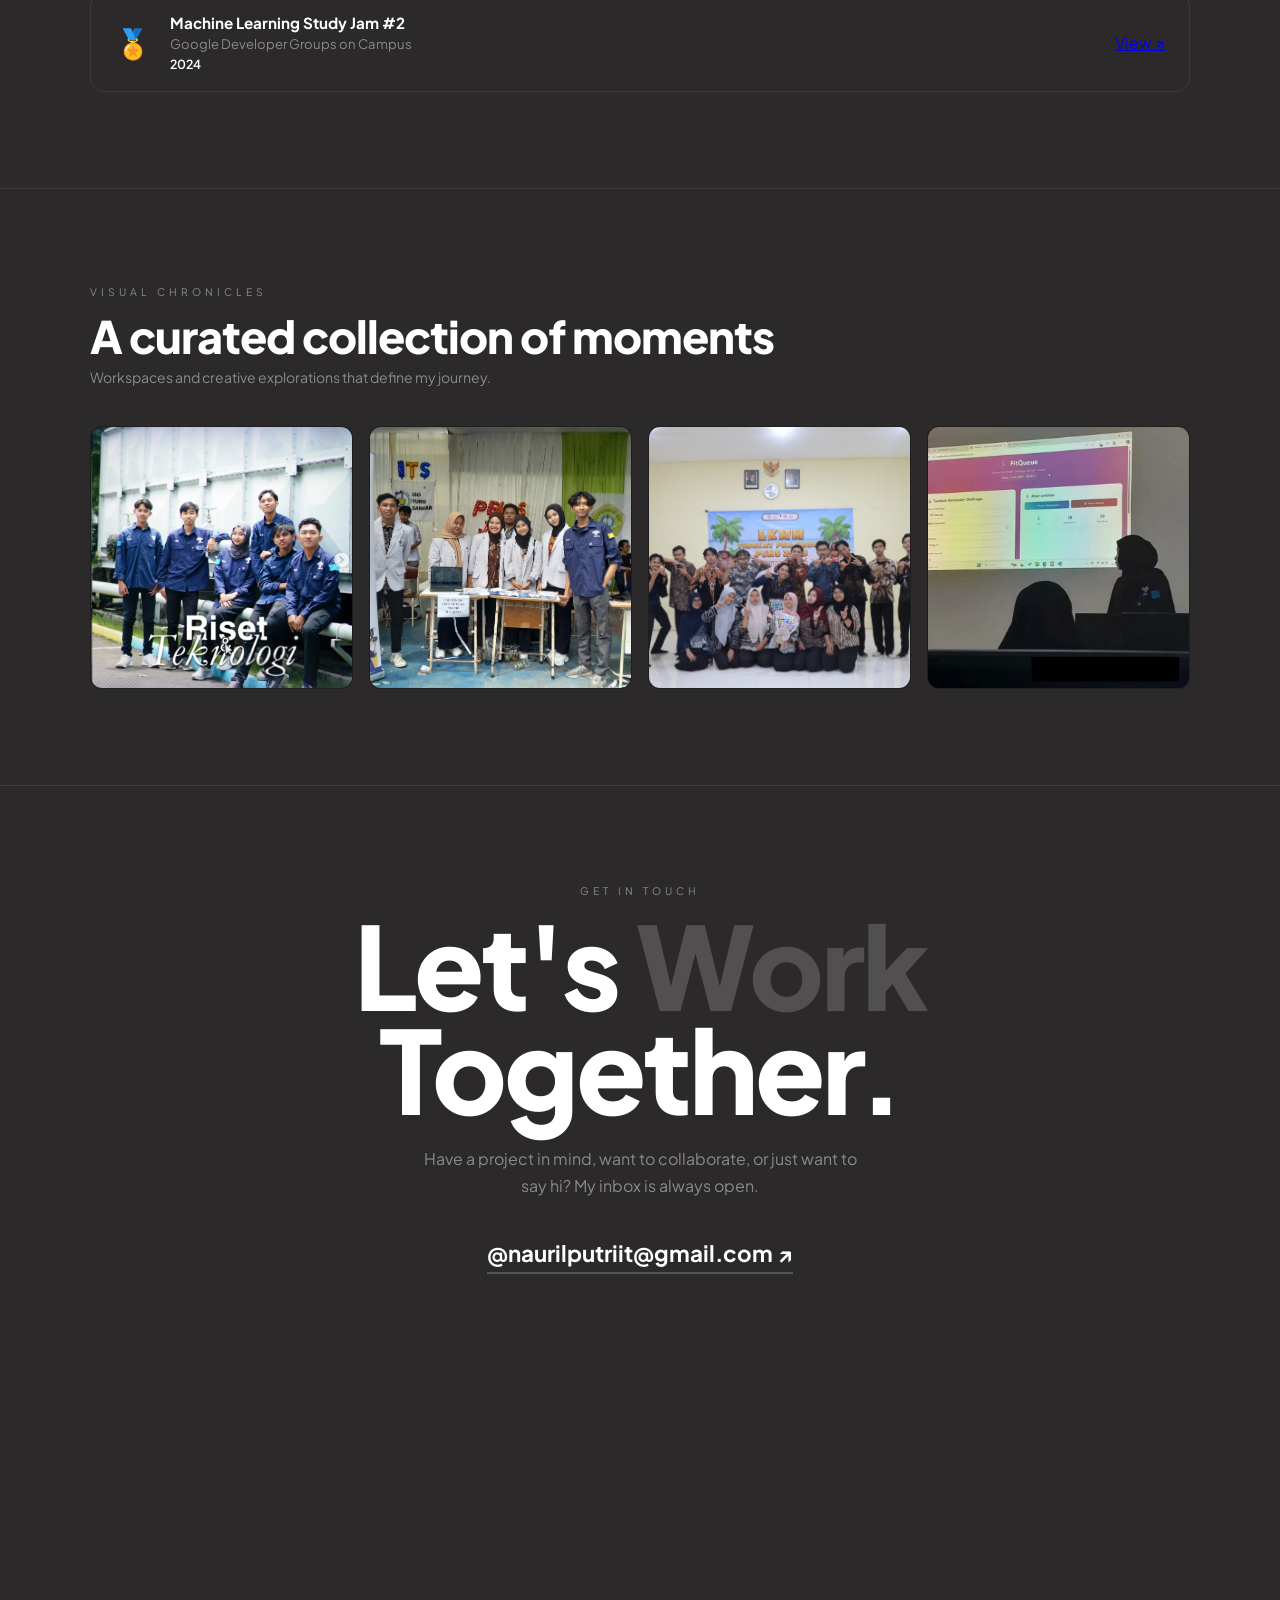
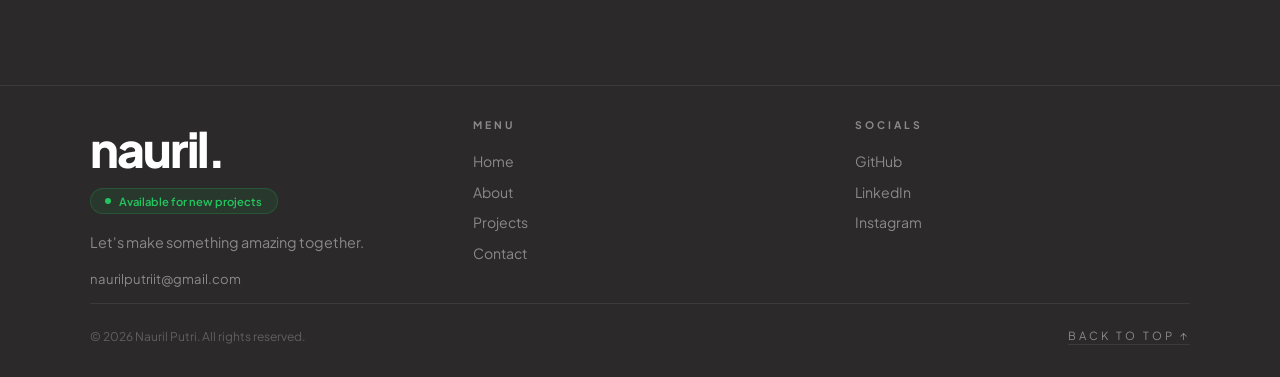
==== commit f7463c62: "update perubahan" ====
--- a/index.html
+++ b/index.html
@@ -185,7 +185,7 @@
           <div class="cert-issuer">RuangAI & Codepolitan</div>
           <div class="cert-year">2026</div>
         </div>
-        <a href="#Generative AI.pdf" target="_blank" class="cert-link">View ↗</a>
+        <a href="#Generative AI.pdf" target="_blank" class="Generative AI.pdf">View ↗</a>
       </div>
 
       <div class="cert-card reveal">
@@ -195,7 +195,7 @@
           <div class="cert-issuer">Google Developer Groups on Campus</div>
           <div class="cert-year">2024</div>
         </div>
-        <a href="#Web Development.pdf" target="_blank" class="cert-link">View ↗</a>
+        <a href="#Web Development.pdf" target="_blank" class="Web Development.pdf">View ↗</a>
       </div>
 
       <div class="cert-card reveal">
@@ -205,7 +205,7 @@
           <div class="cert-issuer">Google Developer Groups on Campus</div>
           <div class="cert-year">2024</div>
         </div>
-        <a href="#Embedded Development.pdf" target="_blank" class="cert-link">View ↗</a>
+        <a href="#Embedded Development.pdf" target="_blank" class="Embedded Development.pdf">View ↗</a>
       </div>
 
       <div class="cert-card reveal">
@@ -215,7 +215,7 @@
           <div class="cert-issuer">Google Developer Groups on Campus</div>
           <div class="cert-year">2024</div>
         </div>
-        <a href="#Cloud Computing.pdf" target="_blank" class="cert-link">View ↗</a>
+        <a href="#Cloud Computing.pdf" target="_blank" class="Cloud Computing.pdf">View ↗</a>
       </div>
 
       <div class="cert-card reveal">
@@ -225,7 +225,7 @@
           <div class="cert-issuer">Google Developer Groups on Campus</div>
           <div class="cert-year">2024</div>
         </div>
-        <a href="#Machine Learning.pdf" target="_blank" class="cert-link">View ↗</a>
+        <a href="#Machine Learning.pdf" target="_blank" class="Machine Learning.pdf">View ↗</a>
       </div>
 
     </div>
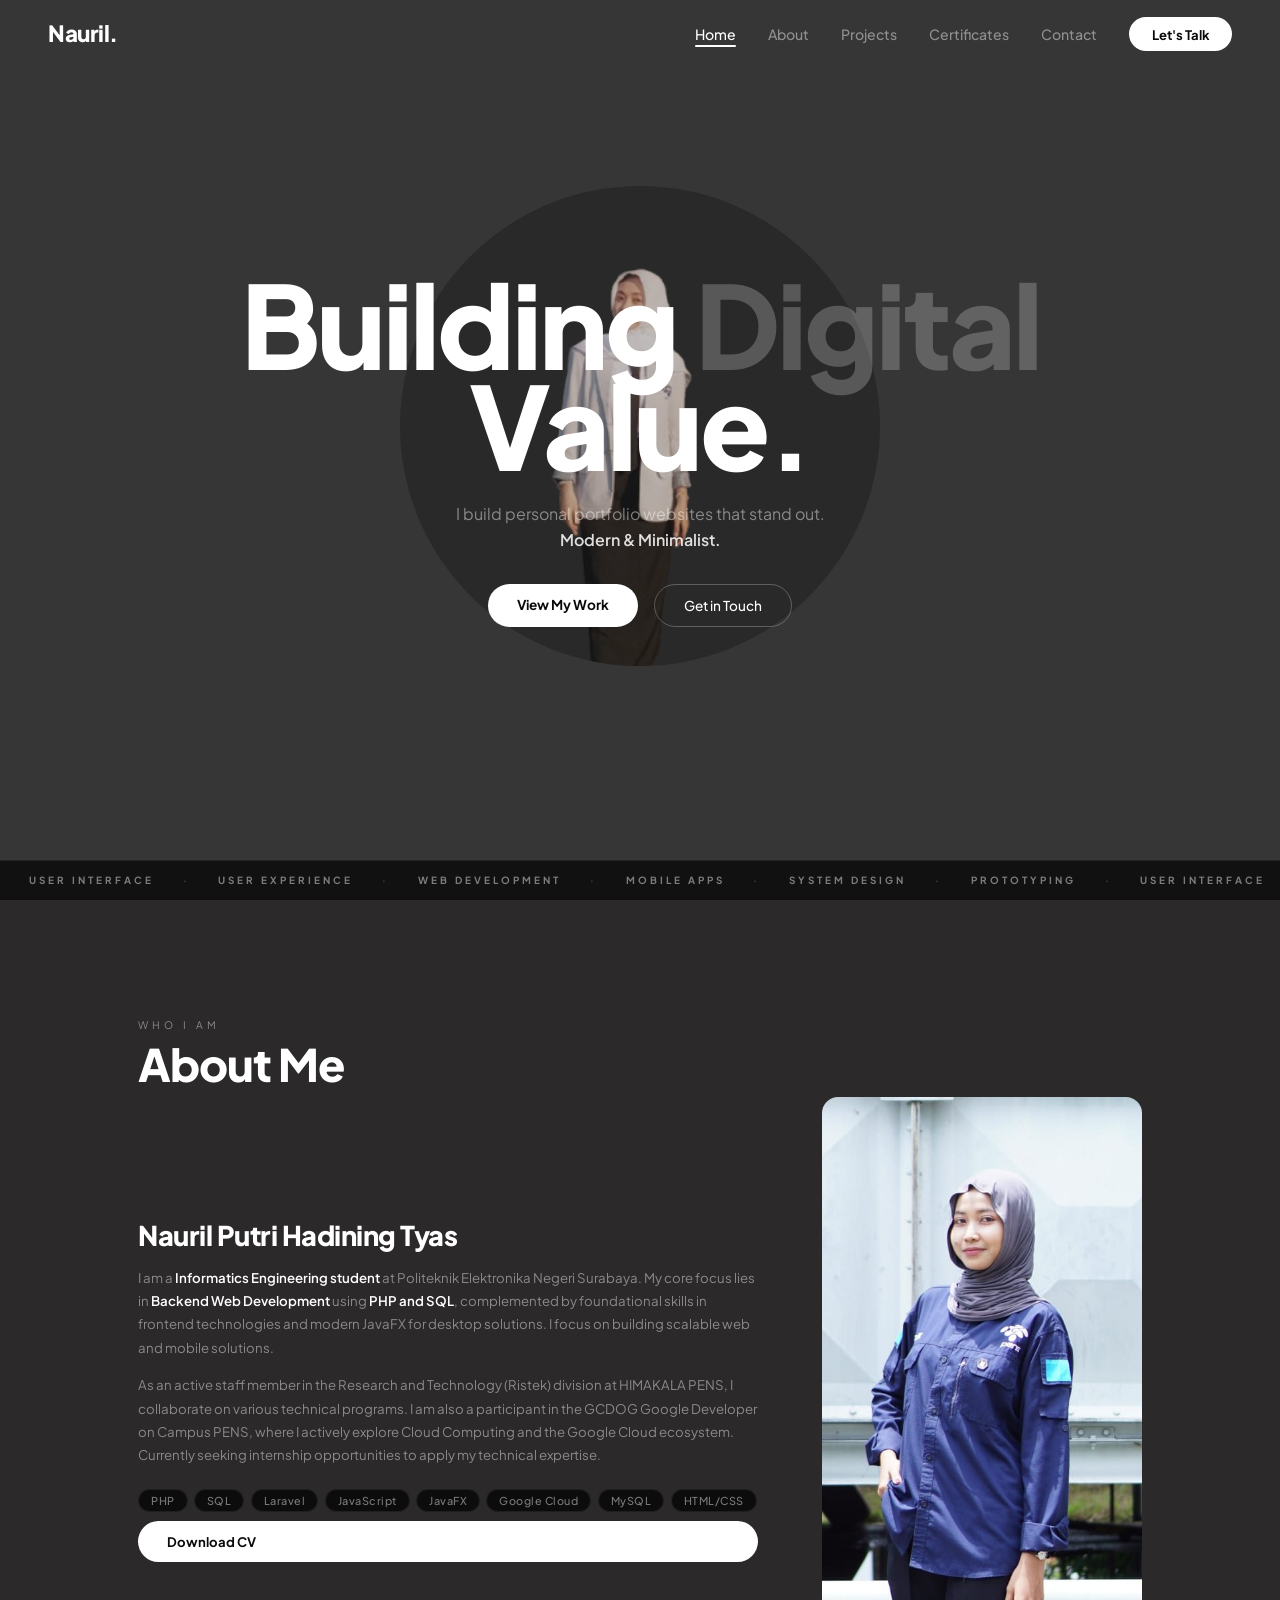
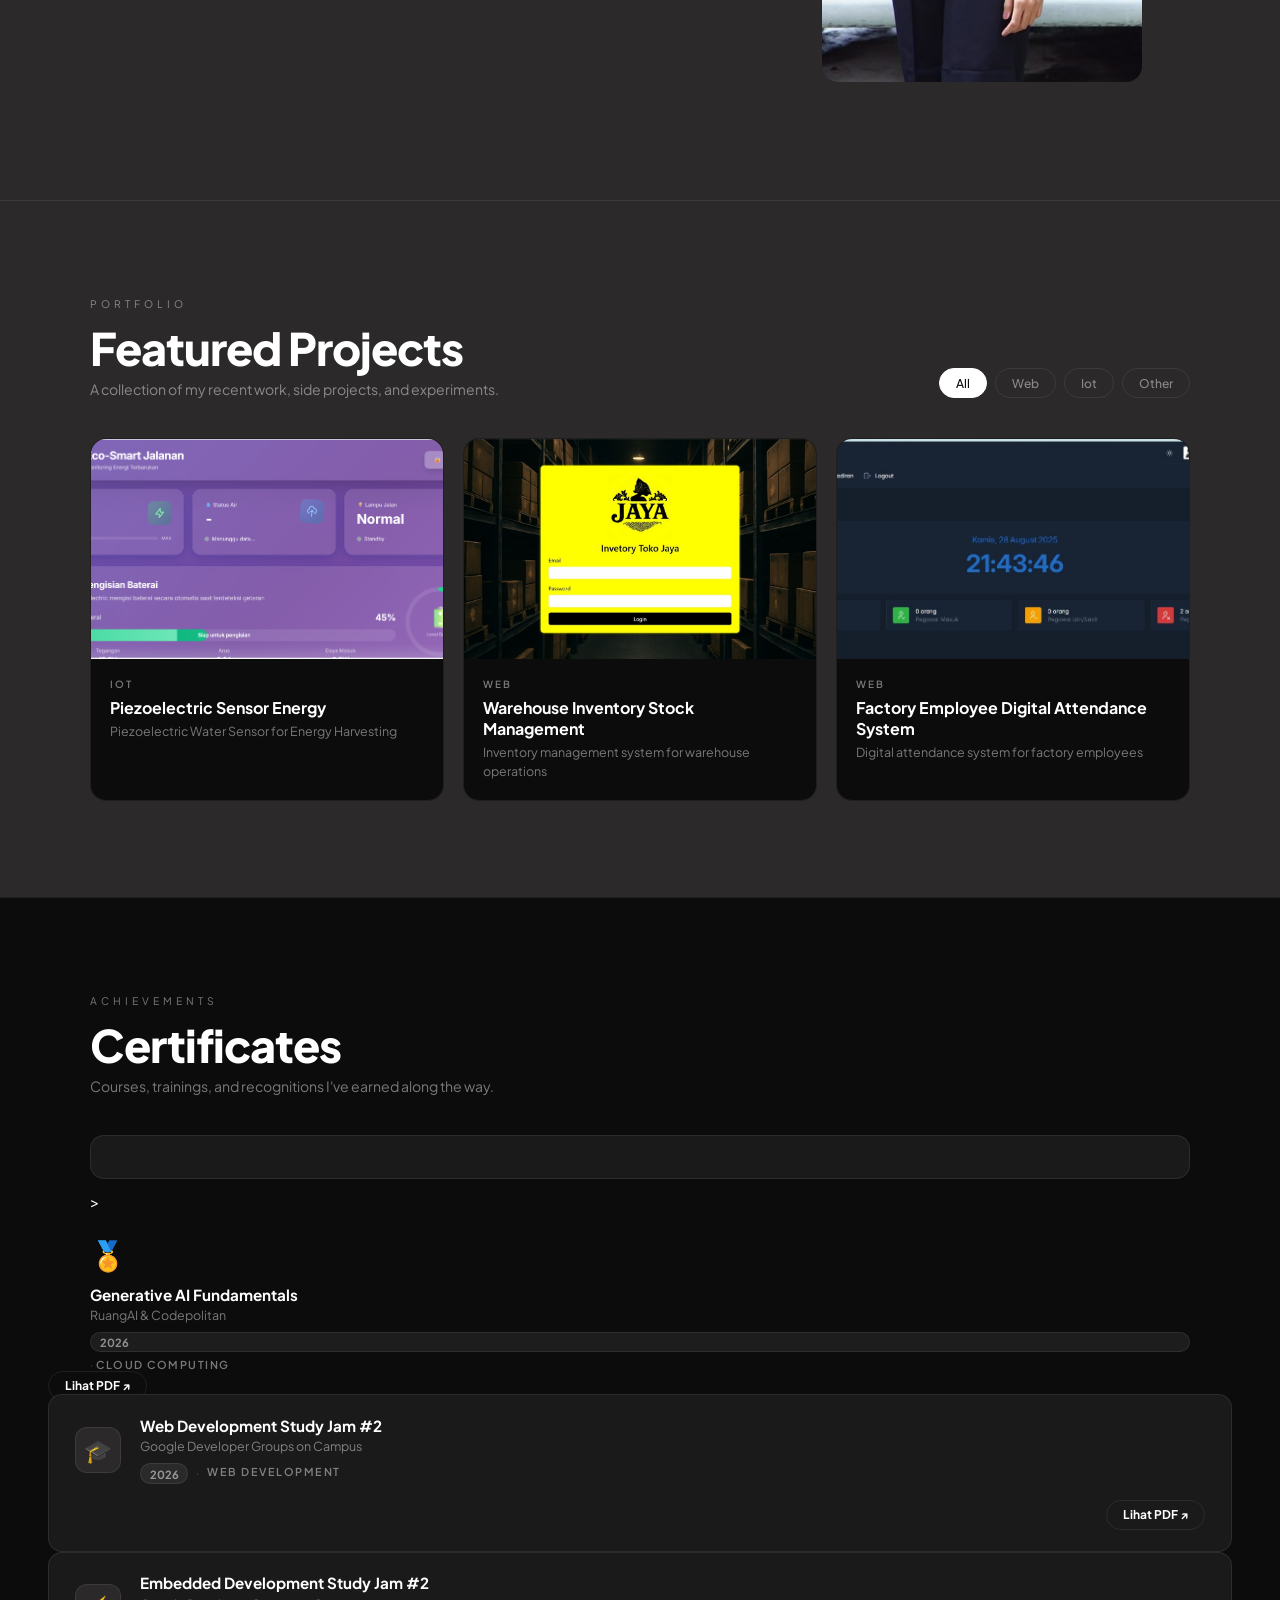
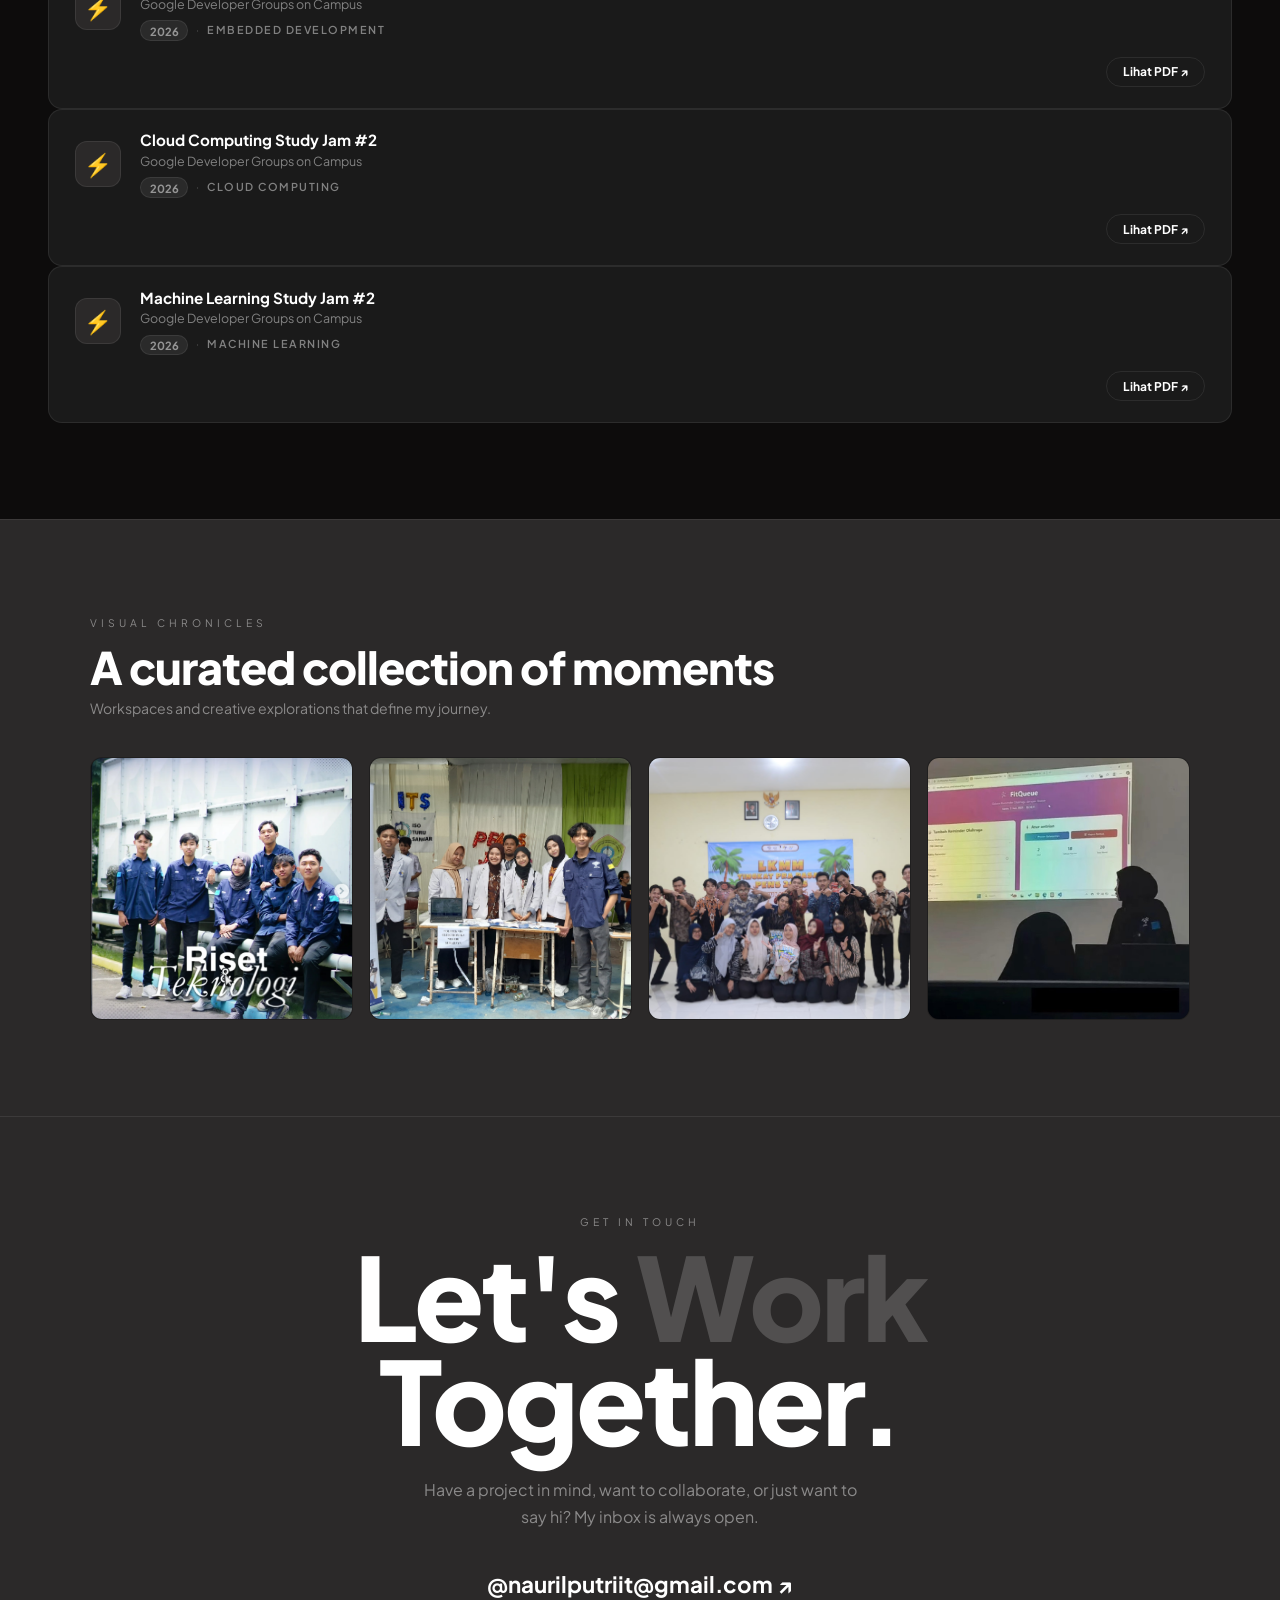
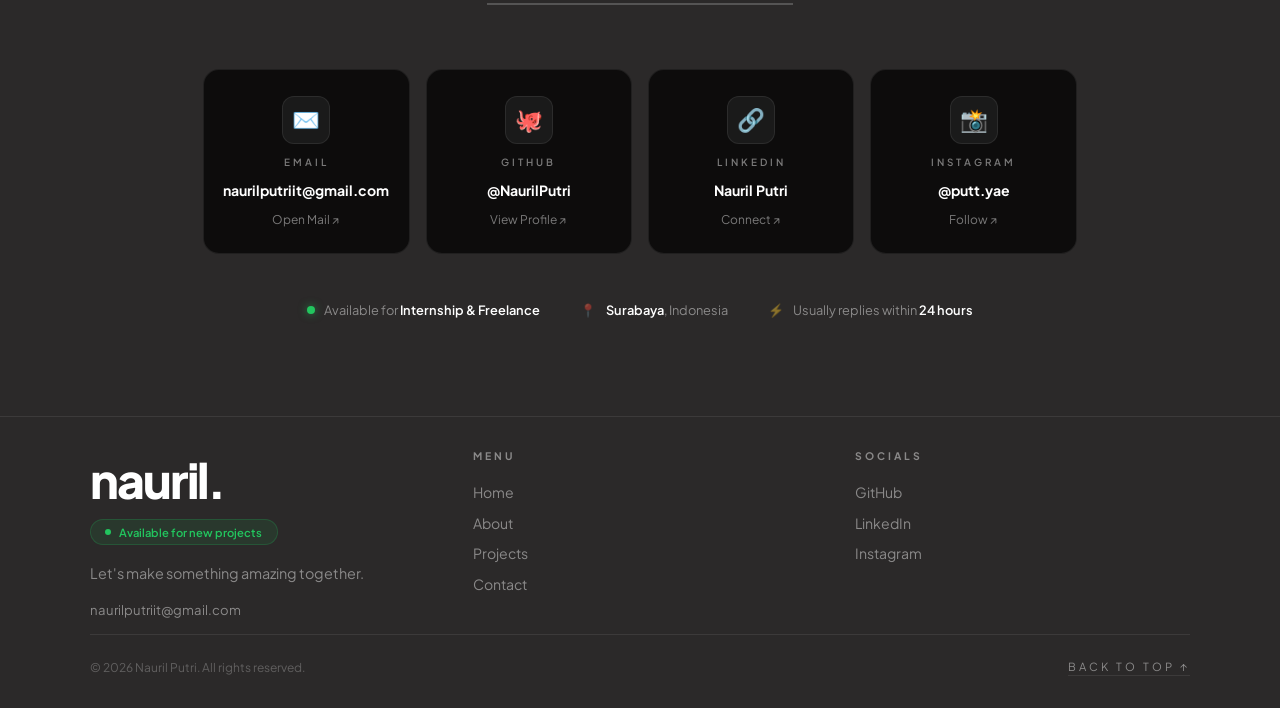
==== commit 884c6758: "update perubahan" ====
--- a/index.html
+++ b/index.html
@@ -176,56 +176,86 @@
     <h2 class="sec-title reveal">Certificates</h2>
     <p style="color:var(--muted);font-size:.88rem;margin-top:.5rem;" class="reveal">Courses, trainings, and recognitions I've earned along the way.</p>
 
-    <div class="cert-grid" style="margin-top:2.5rem;">
-
-      <div class="cert-card reveal">
-        <div class="cert-icon">🏅</div>
-        <div class="cert-info">
-          <div class="cert-title">Generative AI Fundamentals</div>
-          <div class="cert-issuer">RuangAI & Codepolitan</div>
-          <div class="cert-year">2026</div>
-        </div>
-        <a href="#Generative AI.pdf" target="_blank" class="Generative AI.pdf">View ↗</a>
-      </div>
-
-      <div class="cert-card reveal">
-        <div class="cert-icon">🏅</div>
-        <div class="cert-info">
-          <div class="cert-title">Web Development Study Jam #2</div>
-          <div class="cert-issuer">Google Developer Groups on Campus</div>
-          <div class="cert-year">2024</div>
-        </div>
-        <a href="#Web Development.pdf" target="_blank" class="Web Development.pdf">View ↗</a>
-      </div>
-
-      <div class="cert-card reveal">
-        <div class="cert-icon">🏅</div>
-        <div class="cert-info">
-          <div class="cert-title">Embedded Development Study Jam #2</div>
-          <div class="cert-issuer">Google Developer Groups on Campus</div>
-          <div class="cert-year">2024</div>
-        </div>
-        <a href="#Embedded Development.pdf" target="_blank" class="Embedded Development.pdf">View ↗</a>
-      </div>
-
-      <div class="cert-card reveal">
-        <div class="cert-icon">🏅</div>
-        <div class="cert-info">
-          <div class="cert-title">Cloud Computing Study Jam #2</div>
-          <div class="cert-issuer">Google Developer Groups on Campus</div>
-          <div class="cert-year">2024</div>
-        </div>
-        <a href="#Cloud Computing.pdf" target="_blank" class="Cloud Computing.pdf">View ↗</a>
-      </div>
-
-      <div class="cert-card reveal">
-        <div class="cert-icon">🏅</div>
-        <div class="cert-info">
-          <div class="cert-title">Machine Learning Study Jam #2</div>
-          <div class="cert-issuer">Google Developer Groups on Campus</div>
-          <div class="cert-year">2024</div>
-        </div>
-        <a href="#Machine Learning.pdf" target="_blank" class="Machine Learning.pdf">View ↗</a>
+    <div class="cert-grid">
+
+      <div class="cert-card reveal"  onclick="openCert('certificates/cert1.pdf', 'Google Cloud Fundamentals')"></div>>
+        <div class="cert-left"></div>  
+          <div class="cert-icon">🏅</div>
+          <div class="cert-info">
+            <div class="cert-title">Generative AI Fundamentals</div>
+            <div class="cert-issuer">RuangAI & Codepolitan</div>
+            <div class="cert-meta"></div>
+            <div class="cert-year">2026</div>
+            <span class="cert-dot">·</span>
+            <span class="cert-cat">Cloud Computing</span>
+        </div>
+      </div>
+    </div>
+    <span class="cert-link">Lihat PDF ↗</span>
+      </div>
+
+      <div class="cert-card reveal" onclick="openCert('certificates/cert2.pdf', 'Web Development')">
+        <div class="cert-left">
+          <div class="cert-badge">🎓</div>
+          <div class="cert-info">
+            <div class="cert-title">Web Development Study Jam #2</div>
+            <div class="cert-issuer">Google Developer Groups on Campus</div>
+            <div class="cert-meta">
+              <span class="cert-year">2026</span>
+              <span class="cert-dot">·</span>
+              <span class="cert-cat">Web Development</span>
+            </div>
+          </div>
+        </div>
+        <span class="cert-link">Lihat PDF ↗</span>
+      </div>
+
+      <div class="cert-card reveal" onclick="openCert('certificates/cert3.pdf', 'Nama Sertifikat Lainnya')">
+        <div class="cert-left">
+          <div class="cert-badge">⚡</div>
+          <div class="cert-info">
+            <div class="cert-title">Embedded Development Study Jam #2</div>
+            <div class="cert-issuer">Google Developer Groups on Campus</div>
+            <div class="cert-meta">
+              <span class="cert-year">2026</span>
+              <span class="cert-dot">·</span>
+              <span class="cert-cat">Embedded Development</span>
+            </div>
+          </div>
+        </div>
+        <span class="cert-link">Lihat PDF ↗</span>
+      </div>
+
+      <div class="cert-card reveal" onclick="openCert('certificates/cert4.pdf', 'Nama Sertifikat Lainnya')">
+        <div class="cert-left">
+          <div class="cert-badge">⚡</div>
+          <div class="cert-info">
+            <div class="cert-title">Cloud Computing Study Jam #2</div>
+            <div class="cert-issuer">Google Developer Groups on Campus</div>
+            <div class="cert-meta">
+              <span class="cert-year">2026</span>
+              <span class="cert-dot">·</span>
+              <span class="cert-cat">Cloud Computing</span>
+            </div>
+          </div>
+        </div>
+        <span class="cert-link">Lihat PDF ↗</span>
+      </div>
+
+      <div class="cert-card reveal" onclick="openCert('certificates/cert5.pdf', 'Nama Sertifikat Lainnya')">
+        <div class="cert-left">
+          <div class="cert-badge">⚡</div>
+          <div class="cert-info">
+            <div class="cert-title">Machine Learning Study Jam #2</div>
+            <div class="cert-issuer">Google Developer Groups on Campus</div>
+            <div class="cert-meta">
+              <span class="cert-year">2026</span>
+              <span class="cert-dot">·</span>
+              <span class="cert-cat">Machine Learning</span>
+            </div>
+          </div>
+        </div>
+        <span class="cert-link">Lihat PDF ↗</span>
       </div>
 
     </div>
@@ -401,6 +431,24 @@
     });
   });
 });
+
+// Certificate lightbox
+function openCert(pdfPath, title) {
+  document.getElementById('certFrame').src = pdfPath;
+  document.getElementById('certLightboxTitle').textContent = title;
+  document.getElementById('certDownloadBtn').href = pdfPath;
+  document.getElementById('certLightbox').classList.add('active');
+  document.body.style.overflow = 'hidden';
+}
+function closeCertBtn() {
+  document.getElementById('certLightbox').classList.remove('active');
+  document.getElementById('certFrame').src = '';
+  document.body.style.overflow = '';
+}
+function closeCert(e) {
+  if (e.target === document.getElementById('certLightbox')) closeCertBtn();
+}
+document.addEventListener('keydown', e => { if (e.key === 'Escape') closeCertBtn(); });
 </script>
 </body>
 </html>
--- a/style.css
+++ b/style.css
@@ -533,6 +533,143 @@
   padding-bottom: 2px; transition: color .3s;
 }
 .back-top:hover { color: #fff; }
+
+/* ── CERTIFICATES ── */
+#certificates {
+  background: var(--bg2);
+  border-top: 1px solid var(--border);
+}
+.cert-sub {
+  color: var(--muted); font-size: .88rem; margin-top: .5rem;
+}
+.cert-grid {
+  display: flex; flex-direction: column;
+  gap: .75rem; margin-top: 2.5rem;
+}
+.cert-card {
+  display: flex; align-items: center;
+  justify-content: space-between;
+  gap: 1.5rem;
+  background: var(--bg3);
+  border: 1px solid var(--border);
+  border-radius: 14px;
+  padding: 1.3rem 1.6rem;
+  cursor: pointer;
+  transition: border-color .3s, transform .3s, background .3s;
+}
+.cert-card:hover {
+  border-color: rgba(255,255,255,.25);
+  transform: translateX(6px);
+  background: rgba(255,255,255,.03);
+}
+.cert-left {
+  display: flex; align-items: center; gap: 1.2rem; flex: 1;
+}
+.cert-badge {
+  width: 46px; height: 46px; flex-shrink: 0;
+  border-radius: .75rem;
+  background: var(--bg); border: 1px solid var(--border);
+  display: flex; align-items: center; justify-content: center;
+  font-size: 1.4rem;
+}
+.cert-info { flex: 1; }
+.cert-title {
+  font-size: .95rem; font-weight: 700; color: var(--text);
+  margin-bottom: .2rem;
+}
+.cert-issuer {
+  font-size: .78rem; color: var(--muted);
+  margin-bottom: .35rem;
+}
+.cert-meta {
+  display: flex; align-items: center; gap: .5rem;
+}
+.cert-year {
+  font-size: .7rem; font-weight: 700;
+  color: rgba(255,255,255,.5);
+  background: rgba(255,255,255,.07);
+  border: 1px solid var(--border);
+  padding: .15rem .55rem; border-radius: 100px;
+}
+.cert-dot { color: var(--muted2); font-size: .7rem; }
+.cert-cat {
+  font-size: .68rem; letter-spacing: 1.5px;
+  text-transform: uppercase; color: var(--muted);
+  font-weight: 600;
+}
+.cert-link {
+  flex-shrink: 0;
+  font-size: .75rem; font-weight: 700;
+  color: var(--text);
+  border: 1px solid var(--border);
+  padding: .4rem 1rem; border-radius: 100px;
+  transition: background .25s, border-color .25s;
+  white-space: nowrap;
+  pointer-events: none;
+}
+.cert-card:hover .cert-link {
+  background: #fff;
+  color: #0a0a0a;
+  border-color: #fff;
+}
+
+/* ── PDF LIGHTBOX ── */
+.cert-lightbox {
+  position: fixed; inset: 0; z-index: 999;
+  background: rgba(0,0,0,.85);
+  backdrop-filter: blur(10px);
+  display: flex; align-items: center; justify-content: center;
+  padding: 1.5rem;
+  opacity: 0; pointer-events: none;
+  transition: opacity .3s;
+}
+.cert-lightbox.active {
+  opacity: 1; pointer-events: all;
+}
+.cert-lightbox-box {
+  background: #111;
+  border: 1px solid var(--border);
+  border-radius: 16px;
+  width: 100%; max-width: 860px;
+  height: 88vh;
+  display: flex; flex-direction: column;
+  overflow: hidden;
+  transform: scale(.95);
+  transition: transform .3s;
+}
+.cert-lightbox.active .cert-lightbox-box {
+  transform: scale(1);
+}
+.cert-lightbox-header {
+  display: flex; align-items: center; justify-content: space-between;
+  padding: 1rem 1.4rem;
+  border-bottom: 1px solid var(--border);
+  flex-shrink: 0;
+}
+.cert-lightbox-title {
+  font-size: .88rem; font-weight: 700; color: #fff;
+}
+.cert-lightbox-actions {
+  display: flex; align-items: center; gap: .75rem;
+}
+.cert-lb-btn {
+  font-size: .75rem; font-weight: 600; color: var(--muted);
+  text-decoration: none; border: 1px solid var(--border);
+  padding: .35rem .9rem; border-radius: 100px;
+  transition: color .2s, border-color .2s;
+}
+.cert-lb-btn:hover { color: #fff; border-color: rgba(255,255,255,.3); }
+.cert-lb-close {
+  width: 30px; height: 30px; border-radius: 50%;
+  background: rgba(255,255,255,.08); border: 1px solid var(--border);
+  color: #fff; font-size: .85rem; cursor: pointer;
+  display: flex; align-items: center; justify-content: center;
+  transition: background .2s;
+}
+.cert-lb-close:hover { background: rgba(255,255,255,.18); }
+.cert-lightbox-box iframe {
+  flex: 1; width: 100%; border: none;
+}
 
 /* ── RESPONSIVE ── */
 @media (max-width: 900px) {
@@ -570,6 +707,12 @@
   .filter-tabs { flex-wrap: wrap; }
 }
 
+.cert-card { flex-direction: column; align-items: flex-start; gap: 1rem; }
+  .cert-link { align-self: flex-end; }
+  .cert-lightbox-box { height: 92vh; }
+  .cert-lightbox { padding: .75rem; }
+
+  
 /* ── FADE IN ON SCROLL ── */
 .reveal {
   opacity: 0; transform: translateY(30px);
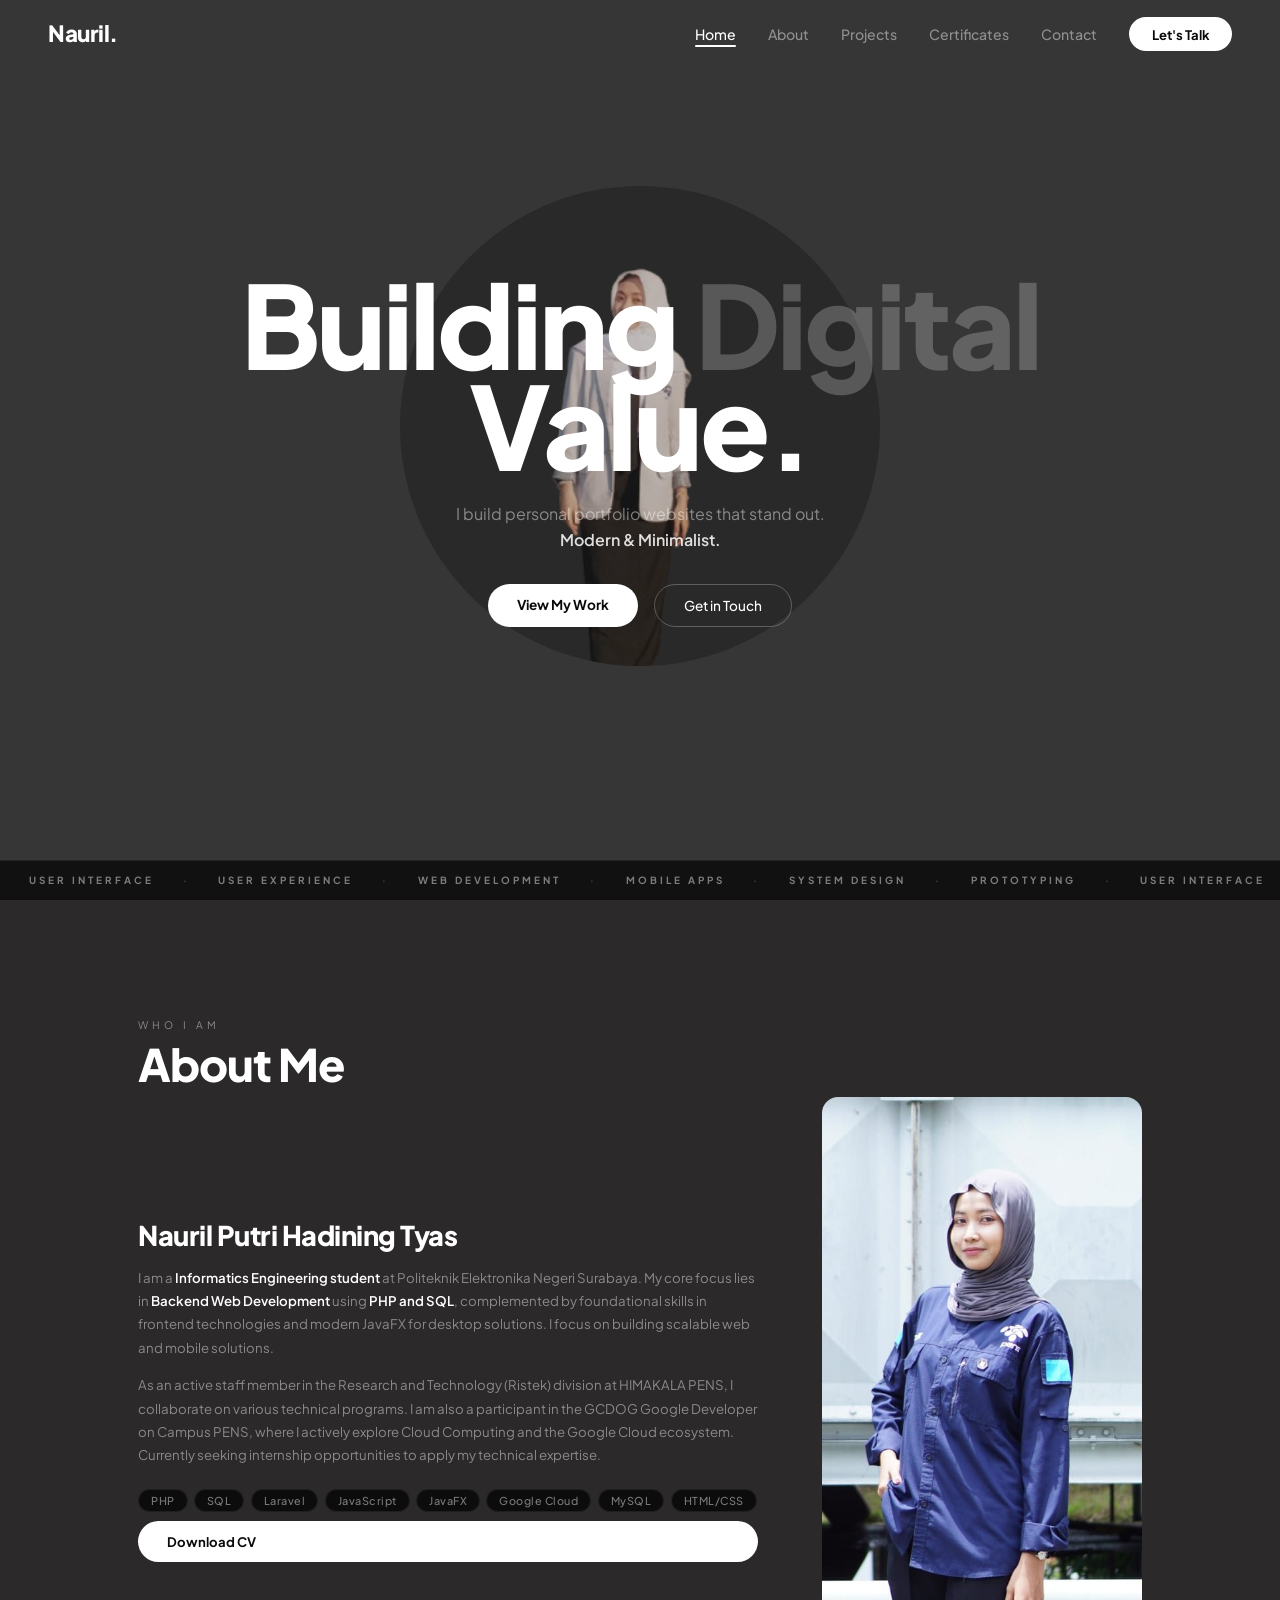
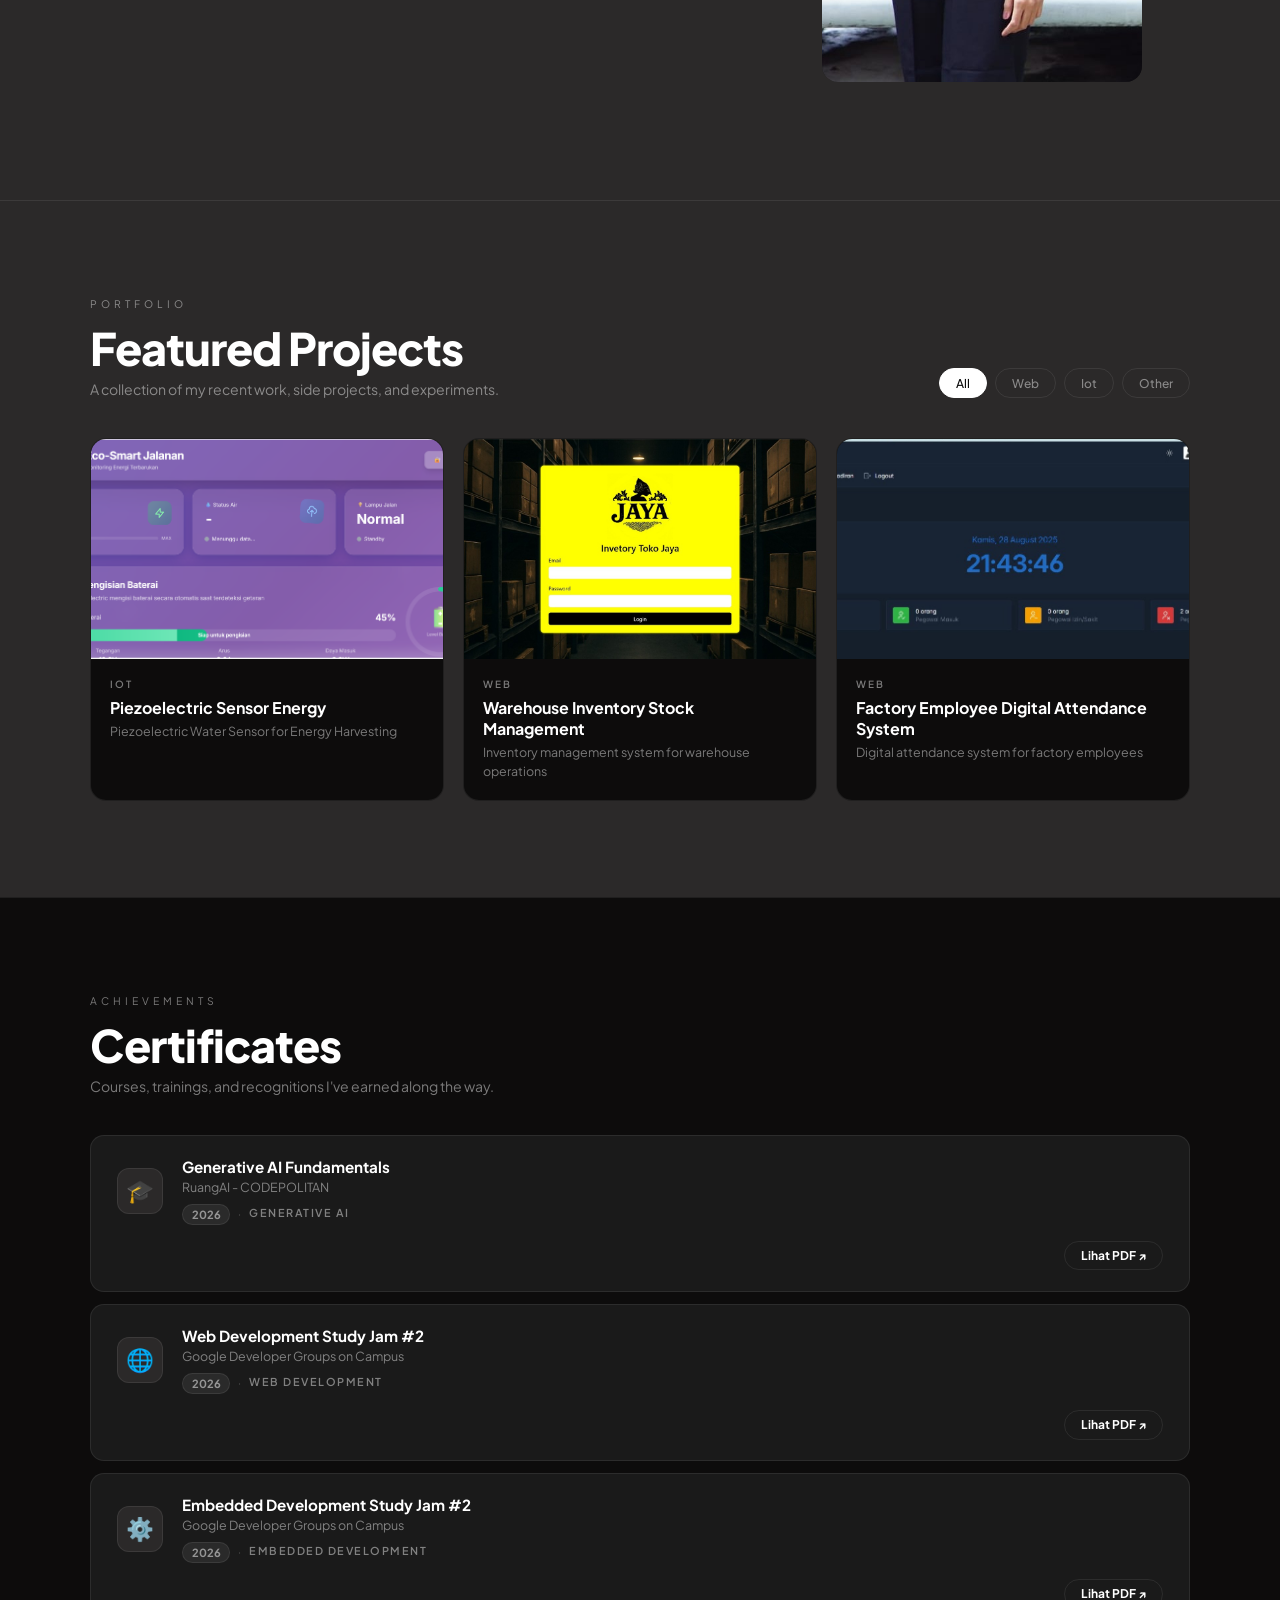
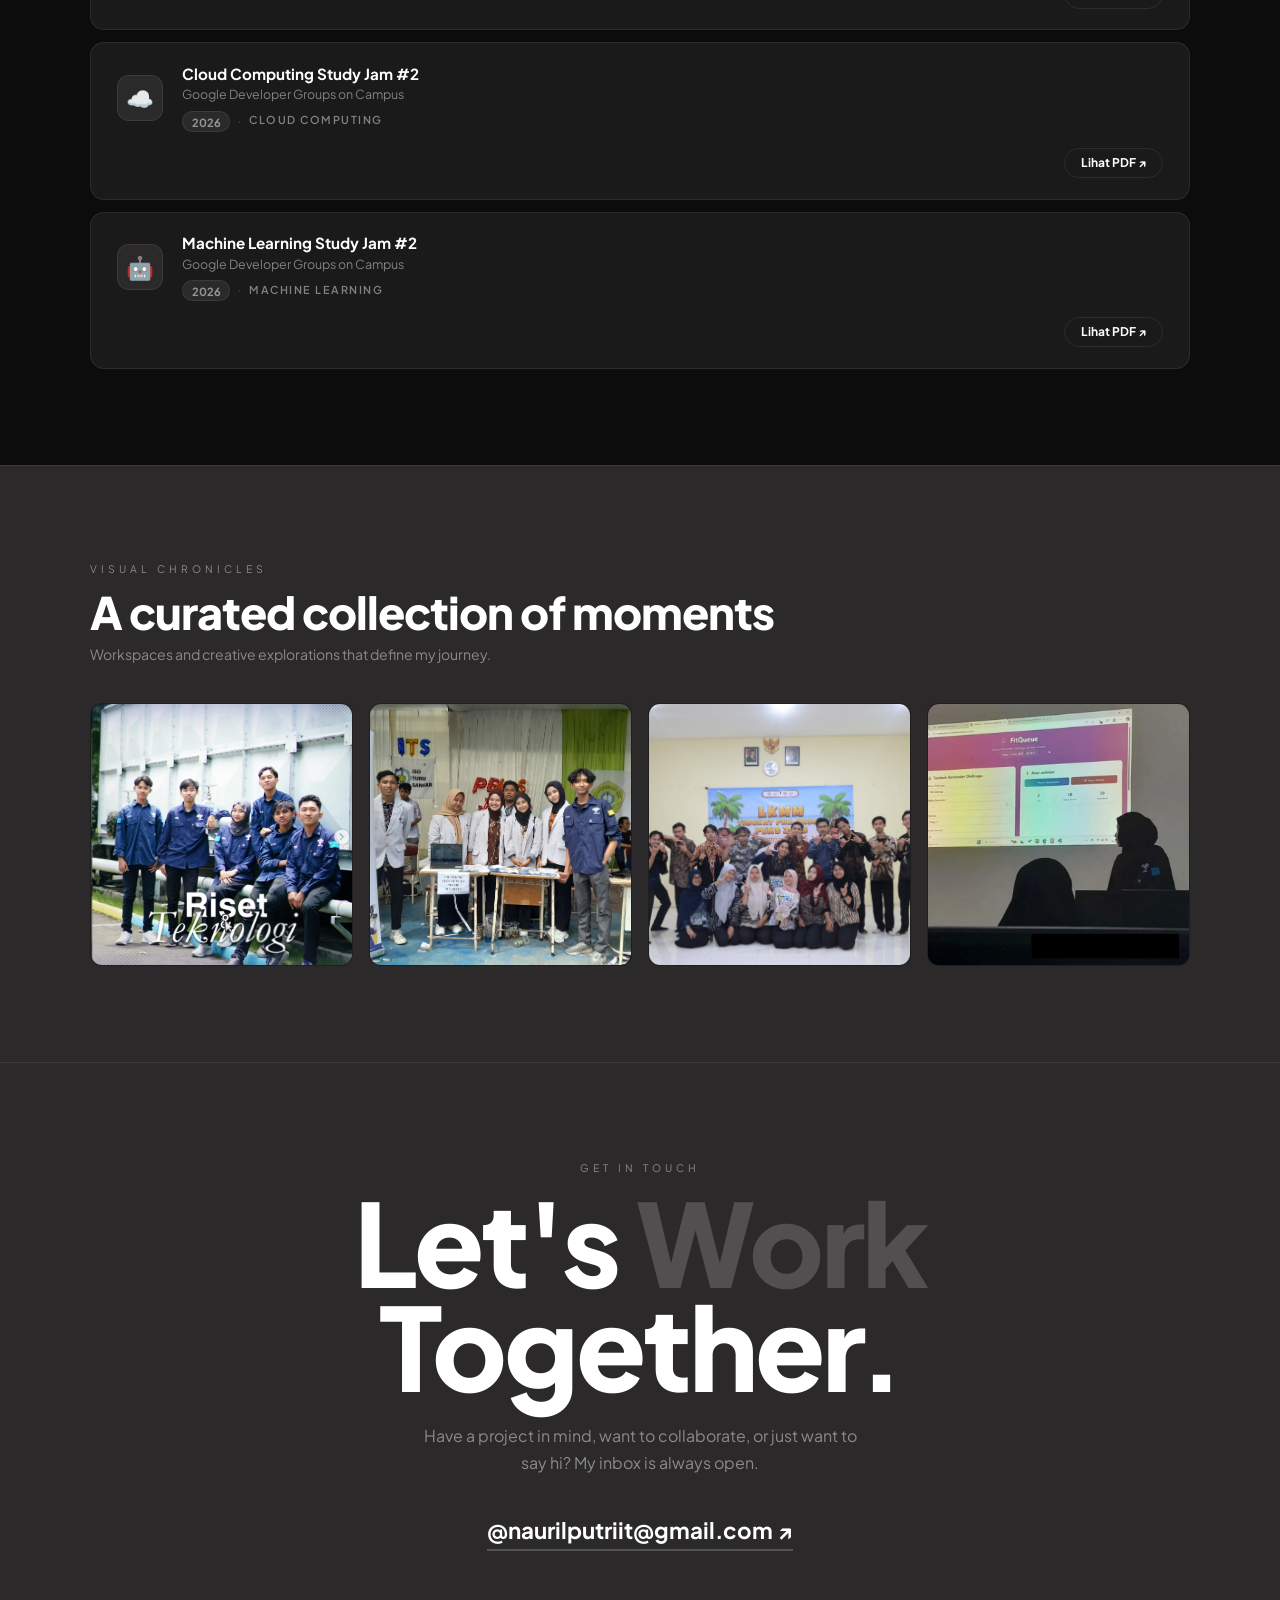
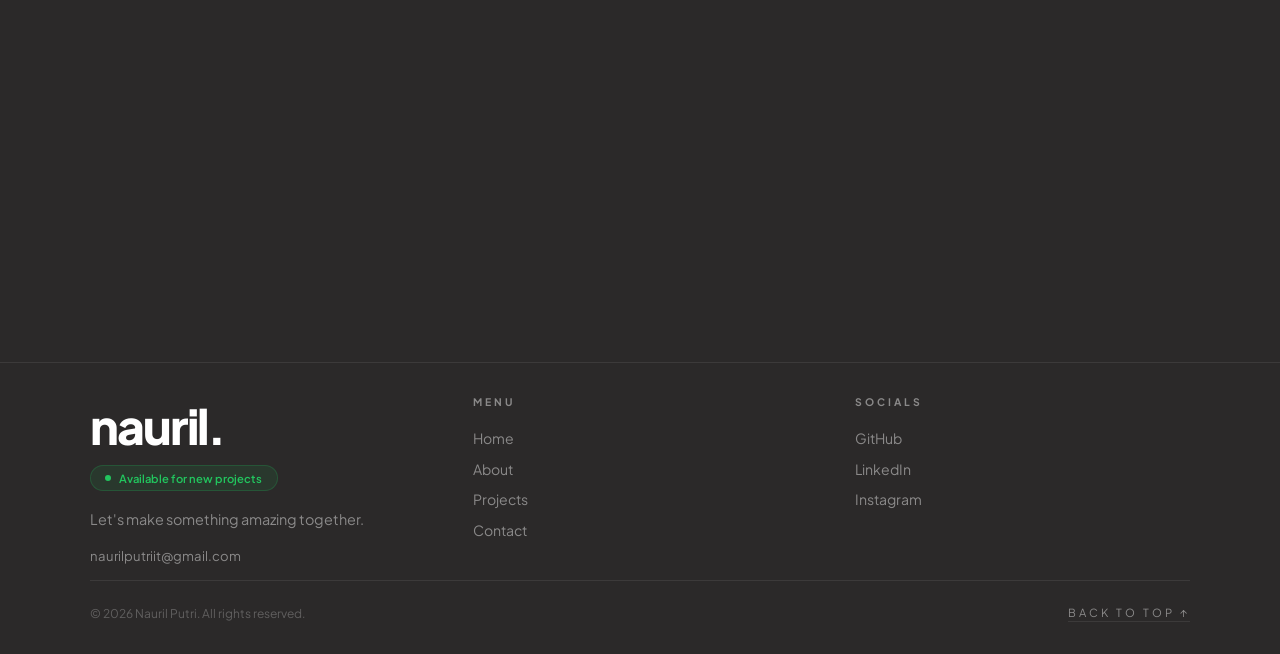
==== commit 0bc0b2c8: "update perubahan" ====
--- a/index.html
+++ b/index.html
@@ -170,6 +170,7 @@
 </section>
 
 <!-- ══ CERTIFICATES ══ -->
+<!-- ══ CERTIFICATES ══ -->
 <section id="certificates">
   <div class="container">
     <p class="sec-label reveal">Achievements</p>
@@ -178,25 +179,25 @@
 
     <div class="cert-grid">
 
-      <div class="cert-card reveal"  onclick="openCert('certificates/cert1.pdf', 'Google Cloud Fundamentals')"></div>>
-        <div class="cert-left"></div>  
-          <div class="cert-icon">🏅</div>
+      <div class="cert-card reveal" onclick="openCert('certificates/cert1.pdf', 'Generative AI Fundamentals')">
+        <div class="cert-left">
+          <div class="cert-badge">🎓</div>
           <div class="cert-info">
             <div class="cert-title">Generative AI Fundamentals</div>
-            <div class="cert-issuer">RuangAI & Codepolitan</div>
-            <div class="cert-meta"></div>
-            <div class="cert-year">2026</div>
-            <span class="cert-dot">·</span>
-            <span class="cert-cat">Cloud Computing</span>
-        </div>
-      </div>
-    </div>
-    <span class="cert-link">Lihat PDF ↗</span>
-      </div>
-
-      <div class="cert-card reveal" onclick="openCert('certificates/cert2.pdf', 'Web Development')">
+            <div class="cert-issuer">RuangAI - CODEPOLITAN</div>
+            <div class="cert-meta">
+              <span class="cert-year">2026</span>
+              <span class="cert-dot">·</span>
+              <span class="cert-cat">Generative AI</span>
+            </div>
+          </div>
+        </div>
+        <span class="cert-link">Lihat PDF ↗</span>
+      </div>
+
+      <div class="cert-card reveal" onclick="openCert('certificates/cert2.pdf', 'Web Development Study Jam #2')">
         <div class="cert-left">
-          <div class="cert-badge">🎓</div>
+          <div class="cert-badge">🌐</div>
           <div class="cert-info">
             <div class="cert-title">Web Development Study Jam #2</div>
             <div class="cert-issuer">Google Developer Groups on Campus</div>
@@ -210,9 +211,9 @@
         <span class="cert-link">Lihat PDF ↗</span>
       </div>
 
-      <div class="cert-card reveal" onclick="openCert('certificates/cert3.pdf', 'Nama Sertifikat Lainnya')">
+      <div class="cert-card reveal" onclick="openCert('certificates/cert3.pdf', 'Embedded Development Study Jam #2')">
         <div class="cert-left">
-          <div class="cert-badge">⚡</div>
+          <div class="cert-badge">⚙️</div>
           <div class="cert-info">
             <div class="cert-title">Embedded Development Study Jam #2</div>
             <div class="cert-issuer">Google Developer Groups on Campus</div>
@@ -226,9 +227,9 @@
         <span class="cert-link">Lihat PDF ↗</span>
       </div>
 
-      <div class="cert-card reveal" onclick="openCert('certificates/cert4.pdf', 'Nama Sertifikat Lainnya')">
+      <div class="cert-card reveal" onclick="openCert('certificates/cert4.pdf', 'Cloud Computing Study Jam #2')">
         <div class="cert-left">
-          <div class="cert-badge">⚡</div>
+          <div class="cert-badge">☁️</div>
           <div class="cert-info">
             <div class="cert-title">Cloud Computing Study Jam #2</div>
             <div class="cert-issuer">Google Developer Groups on Campus</div>
@@ -242,9 +243,9 @@
         <span class="cert-link">Lihat PDF ↗</span>
       </div>
 
-      <div class="cert-card reveal" onclick="openCert('certificates/cert5.pdf', 'Nama Sertifikat Lainnya')">
+      <div class="cert-card reveal" onclick="openCert('certificates/cert5.pdf', 'Machine Learning Study Jam #2')">
         <div class="cert-left">
-          <div class="cert-badge">⚡</div>
+          <div class="cert-badge">🤖</div>
           <div class="cert-info">
             <div class="cert-title">Machine Learning Study Jam #2</div>
             <div class="cert-issuer">Google Developer Groups on Campus</div>
@@ -261,6 +262,20 @@
     </div>
   </div>
 </section>
+
+<!-- ══ PDF LIGHTBOX ══ -->
+<div id="certLightbox" class="cert-lightbox" onclick="closeCert(event)">
+  <div class="cert-lightbox-box">
+    <div class="cert-lightbox-header">
+      <span id="certLightboxTitle" class="cert-lightbox-title"></span>
+      <div class="cert-lightbox-actions">
+        <a id="certDownloadBtn" href="#" download class="cert-lb-btn">⬇ Download</a>
+        <button class="cert-lb-close" onclick="closeCertBtn()">✕</button>
+      </div>
+    </div>
+    <iframe id="certFrame" src="" frameborder="0" allowfullscreen></iframe>
+  </div>
+</div>
 
 <!-- ══ GALLERY ══ -->
 <section id="gallery">
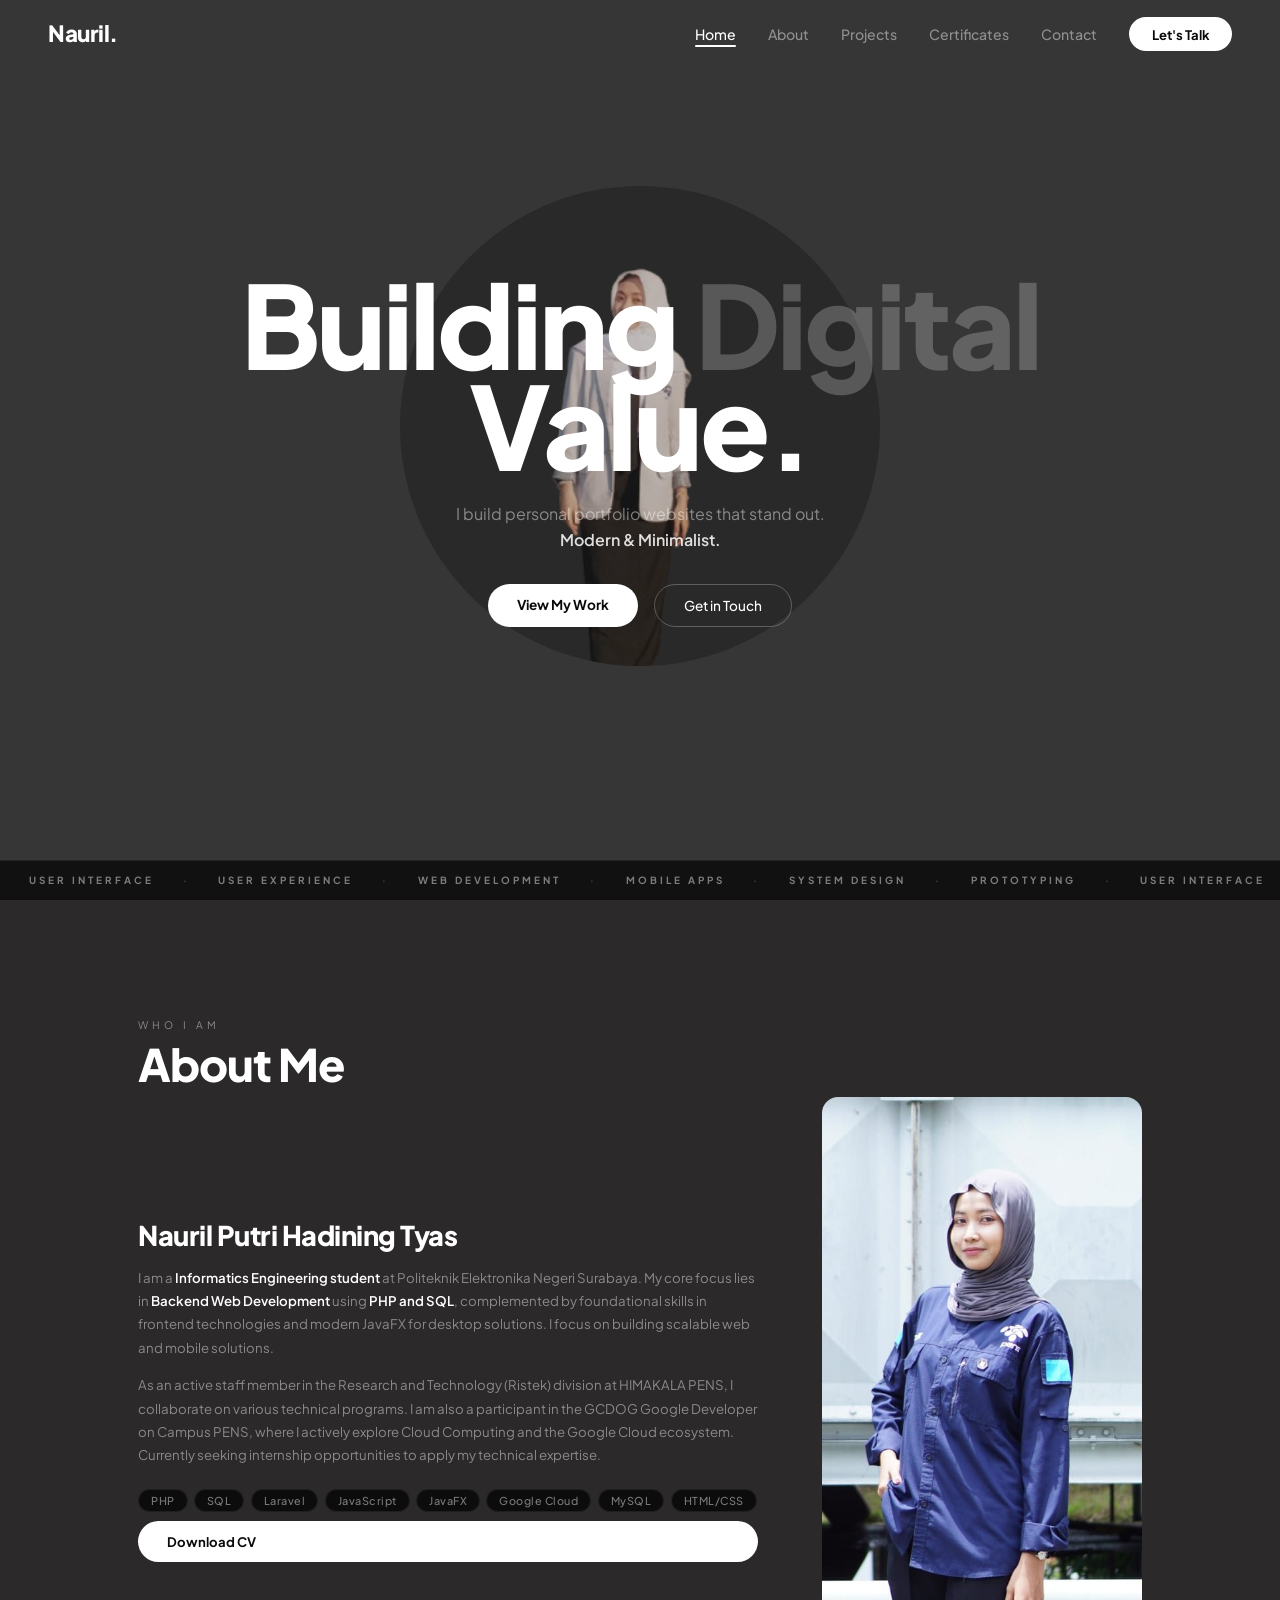
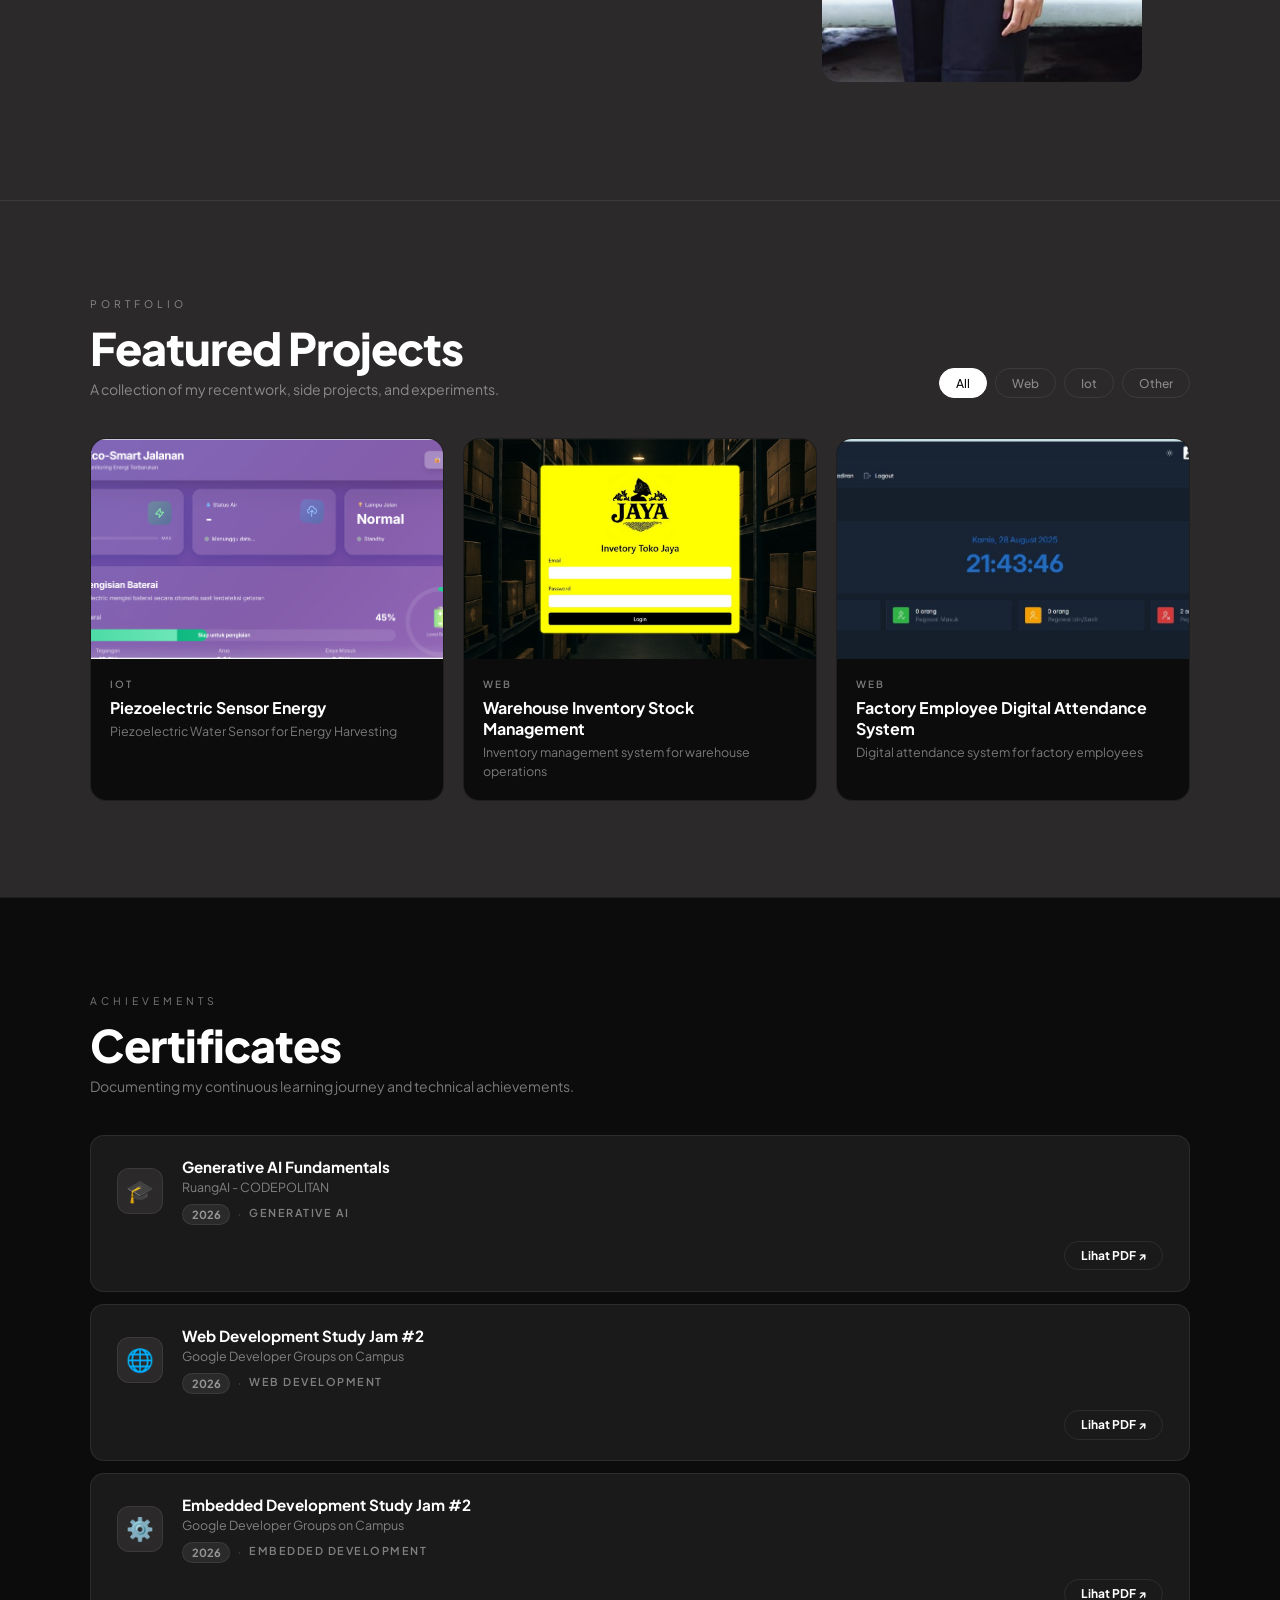
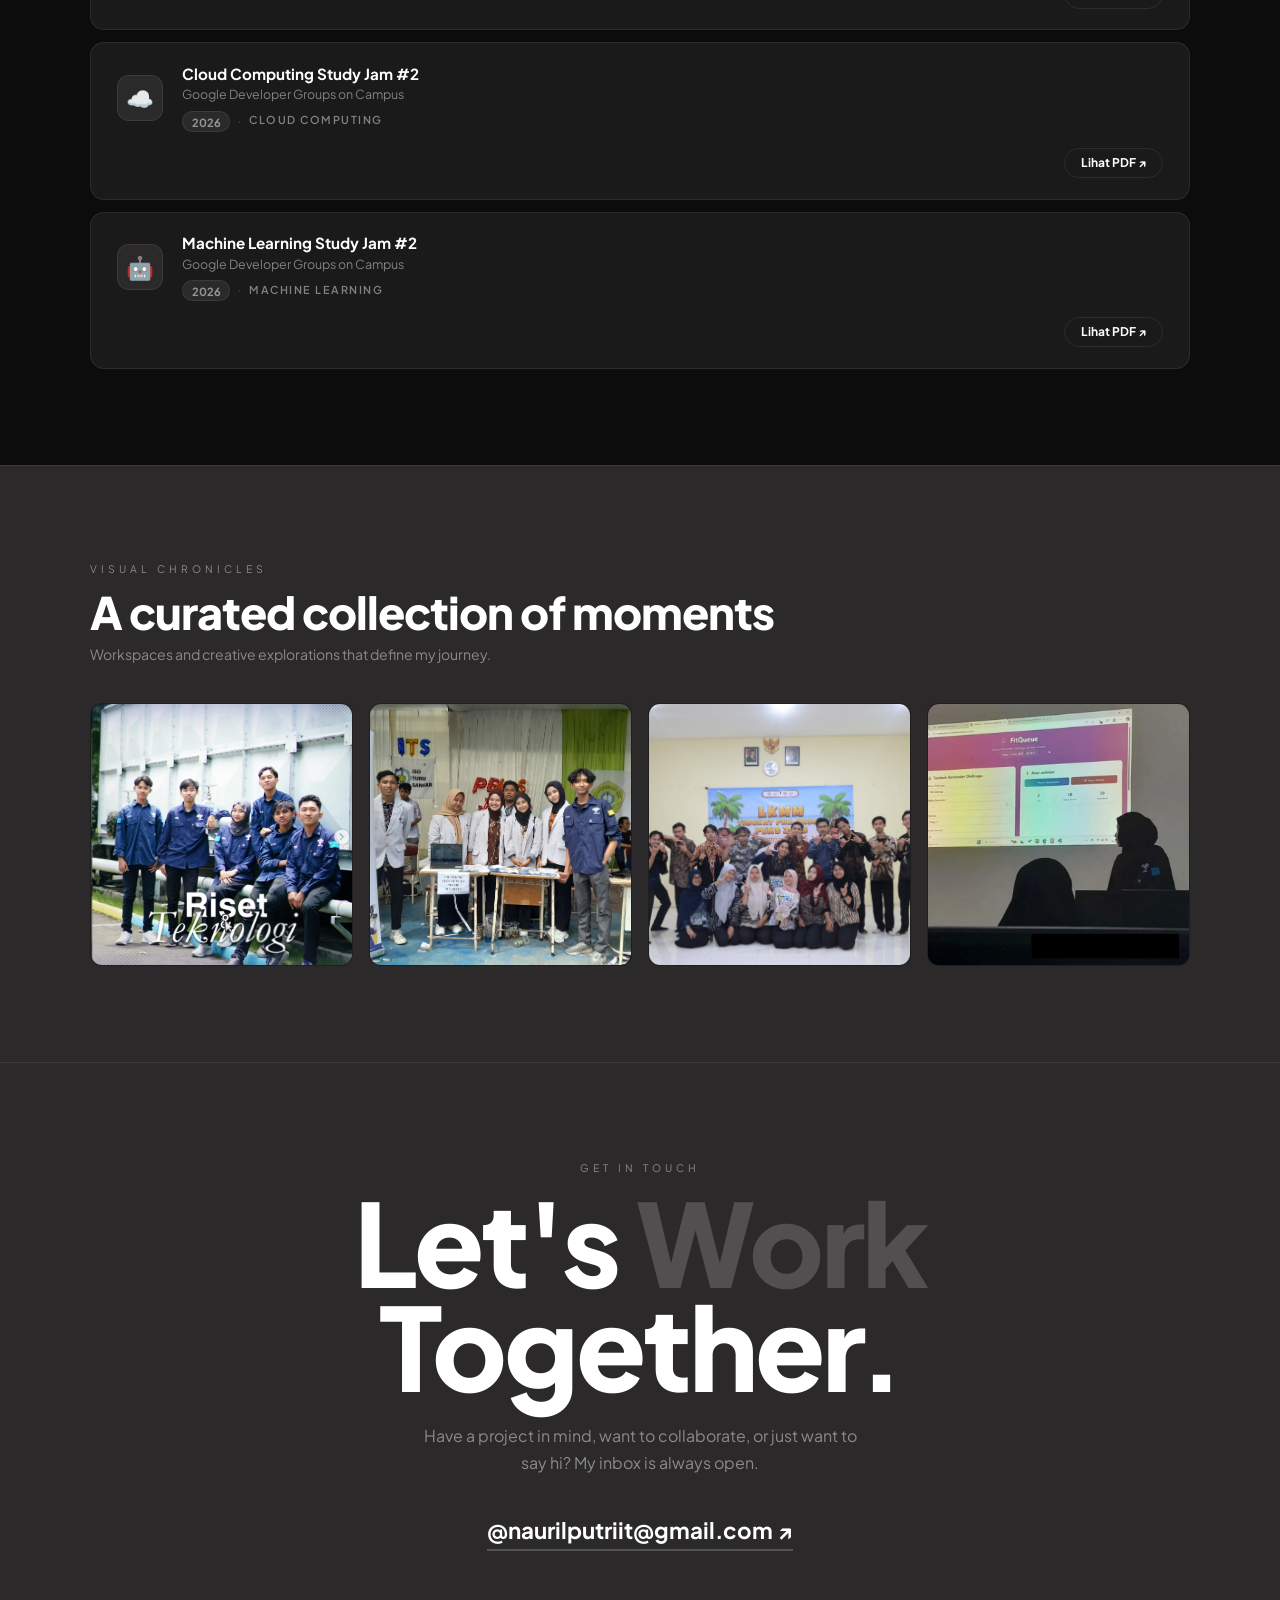
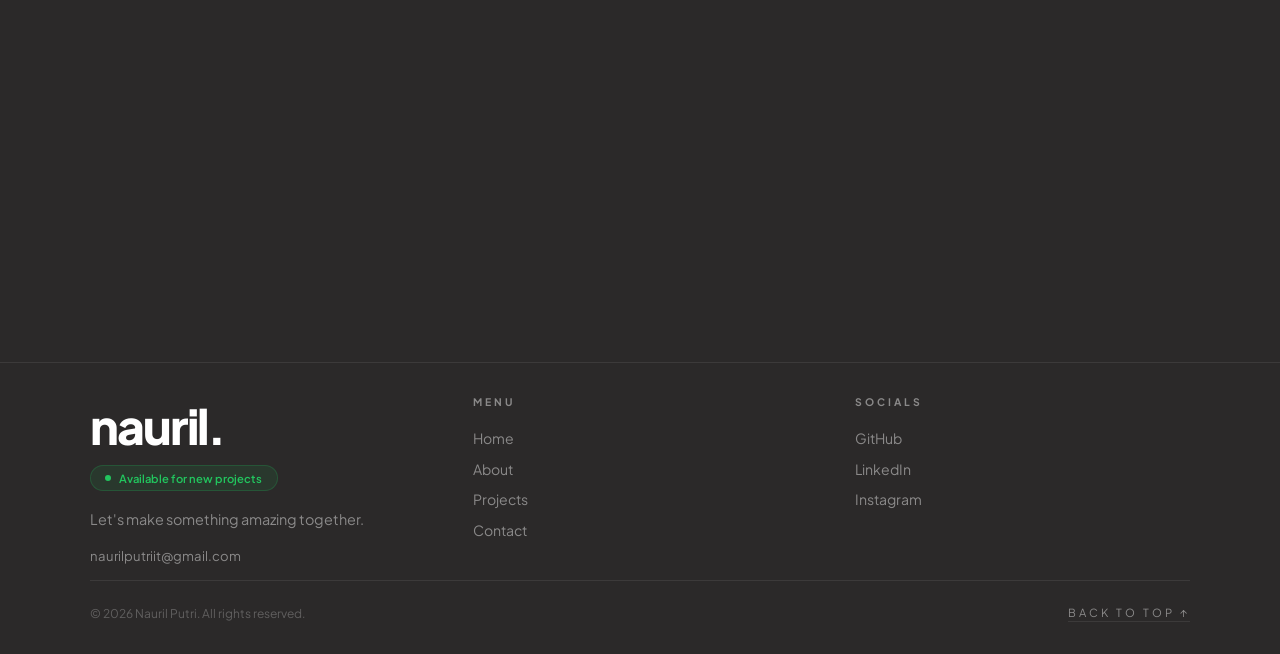
==== commit a832f53e: "update perubahan" ====
--- a/index.html
+++ b/index.html
@@ -175,7 +175,7 @@
   <div class="container">
     <p class="sec-label reveal">Achievements</p>
     <h2 class="sec-title reveal">Certificates</h2>
-    <p style="color:var(--muted);font-size:.88rem;margin-top:.5rem;" class="reveal">Courses, trainings, and recognitions I've earned along the way.</p>
+    <p style="color:var(--muted);font-size:.88rem;margin-top:.5rem;" class="reveal">Documenting my continuous learning journey and technical achievements.</p>
 
     <div class="cert-grid">
 
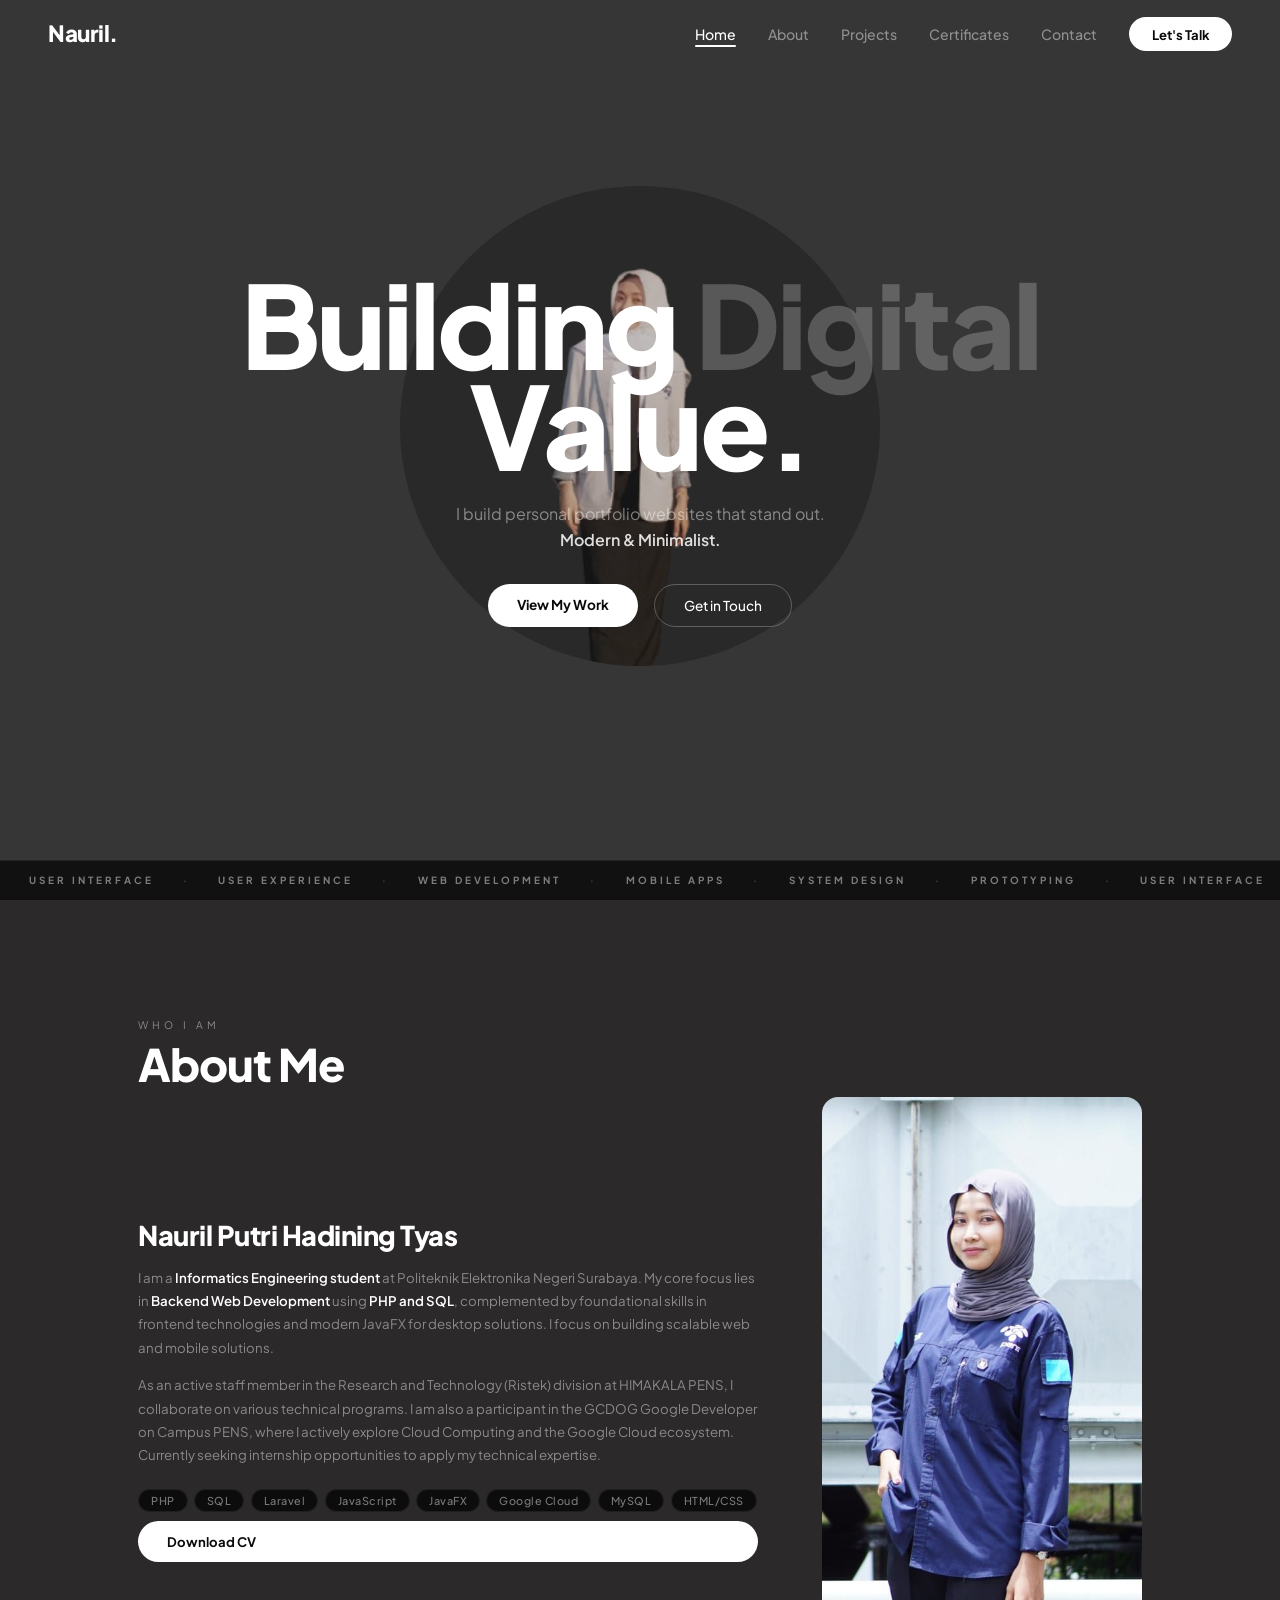
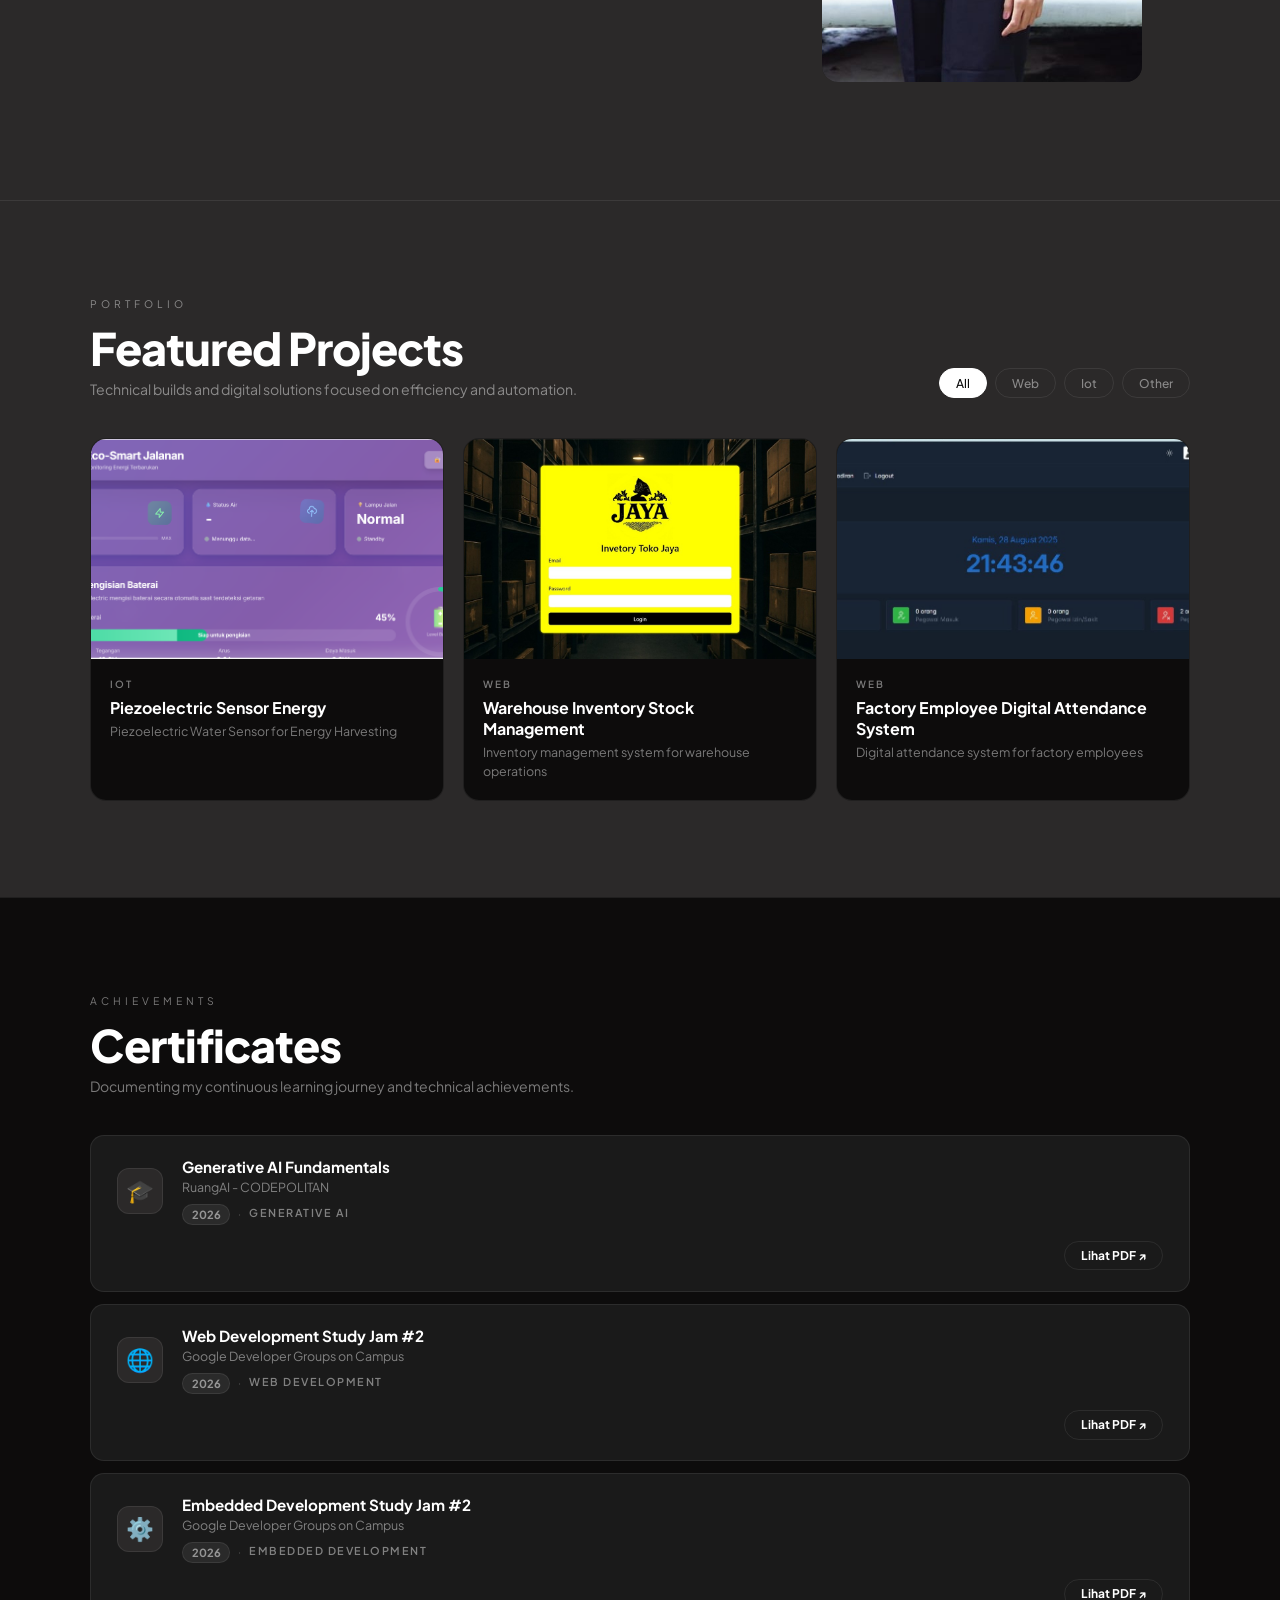
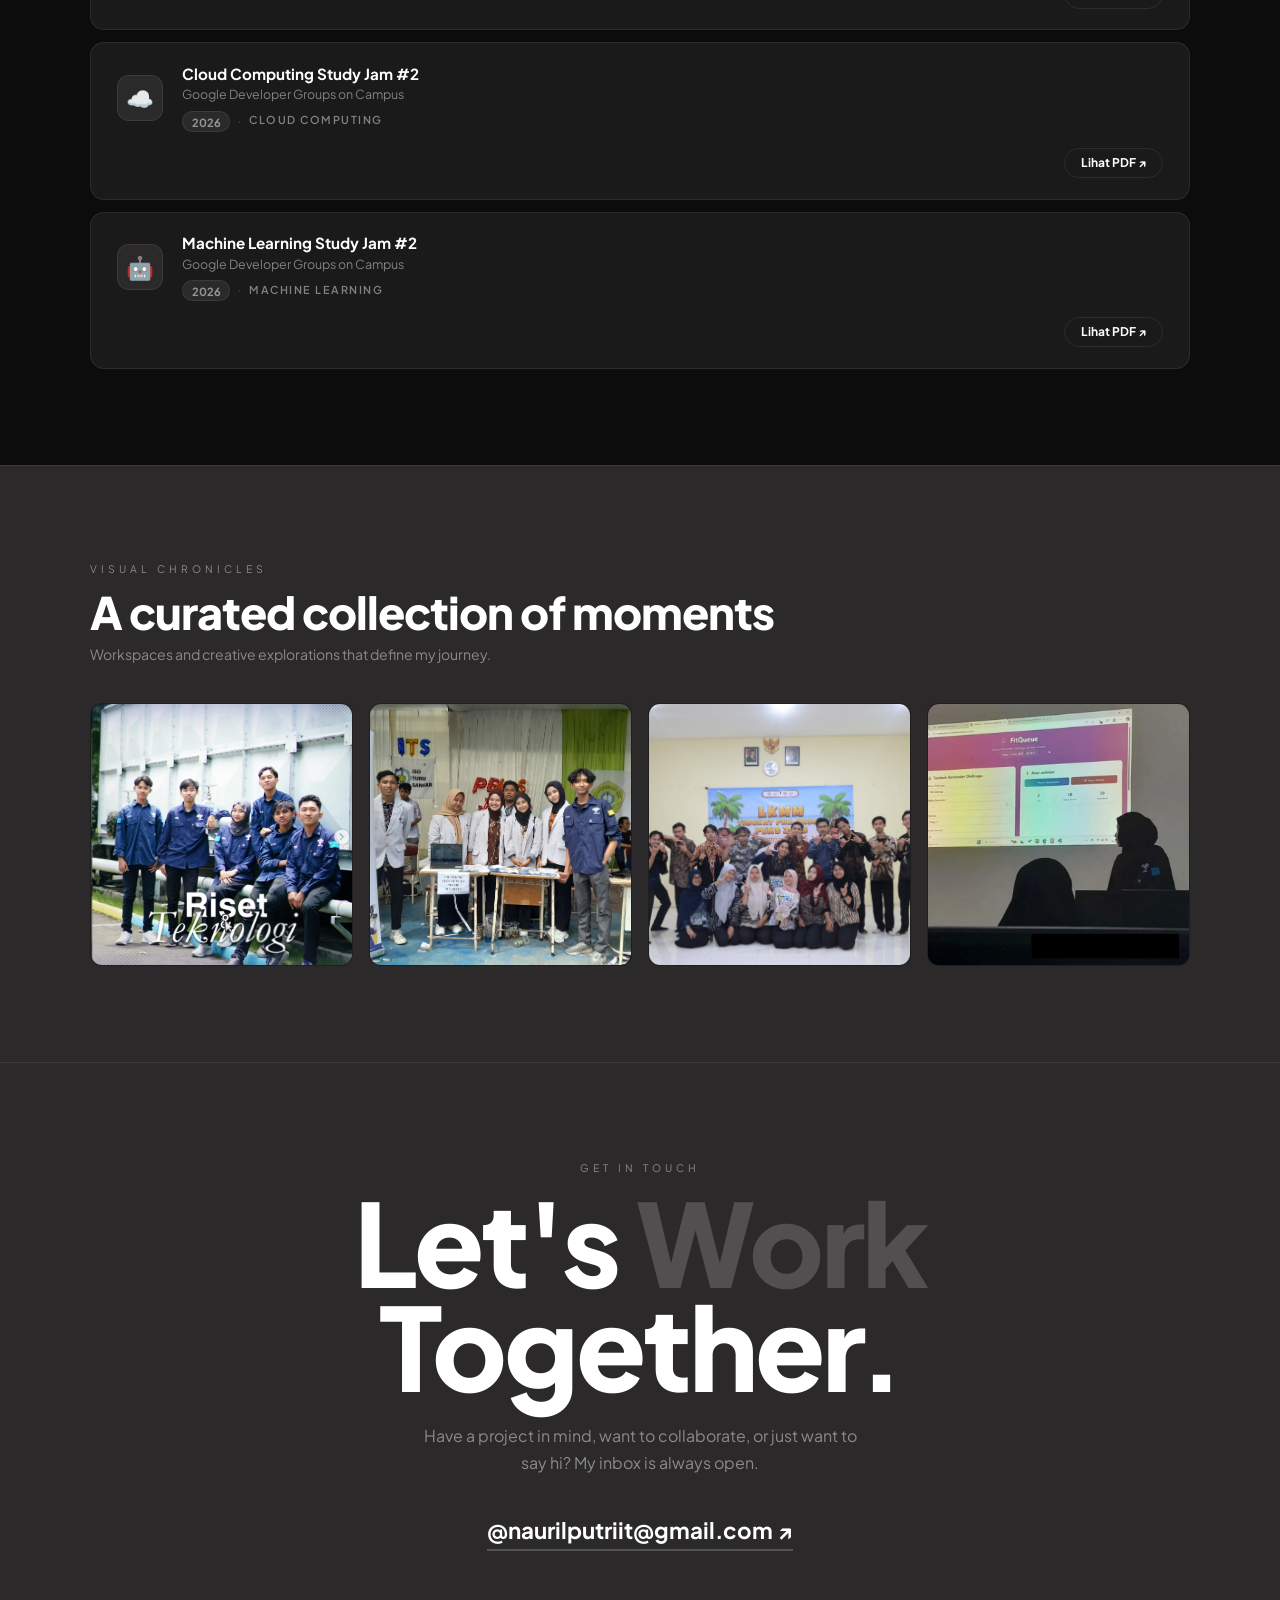
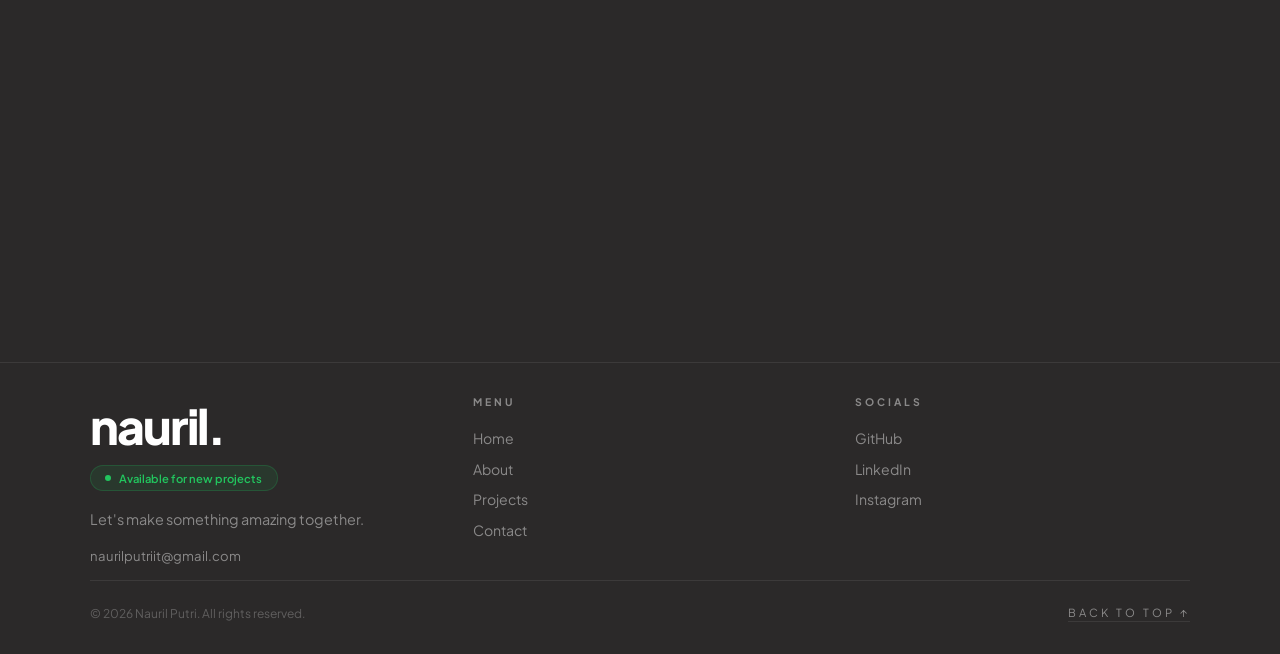
==== commit 75b41131: "update perubahan" ====
--- a/index.html
+++ b/index.html
@@ -123,7 +123,7 @@
       <div>
         <p class="sec-label">Portfolio</p>
         <h2 class="sec-title">Featured Projects</h2>
-        <p style="color:var(--muted);font-size:.88rem;margin-top:.5rem;">A collection of my recent work, side projects, and experiments.</p>
+        <p style="color:var(--muted);font-size:.88rem;margin-top:.5rem;">Technical builds and digital solutions focused on efficiency and automation.</p>
       </div>
       <div class="filter-tabs">
         <button class="filter-tab active" data-filter="all">All</button>
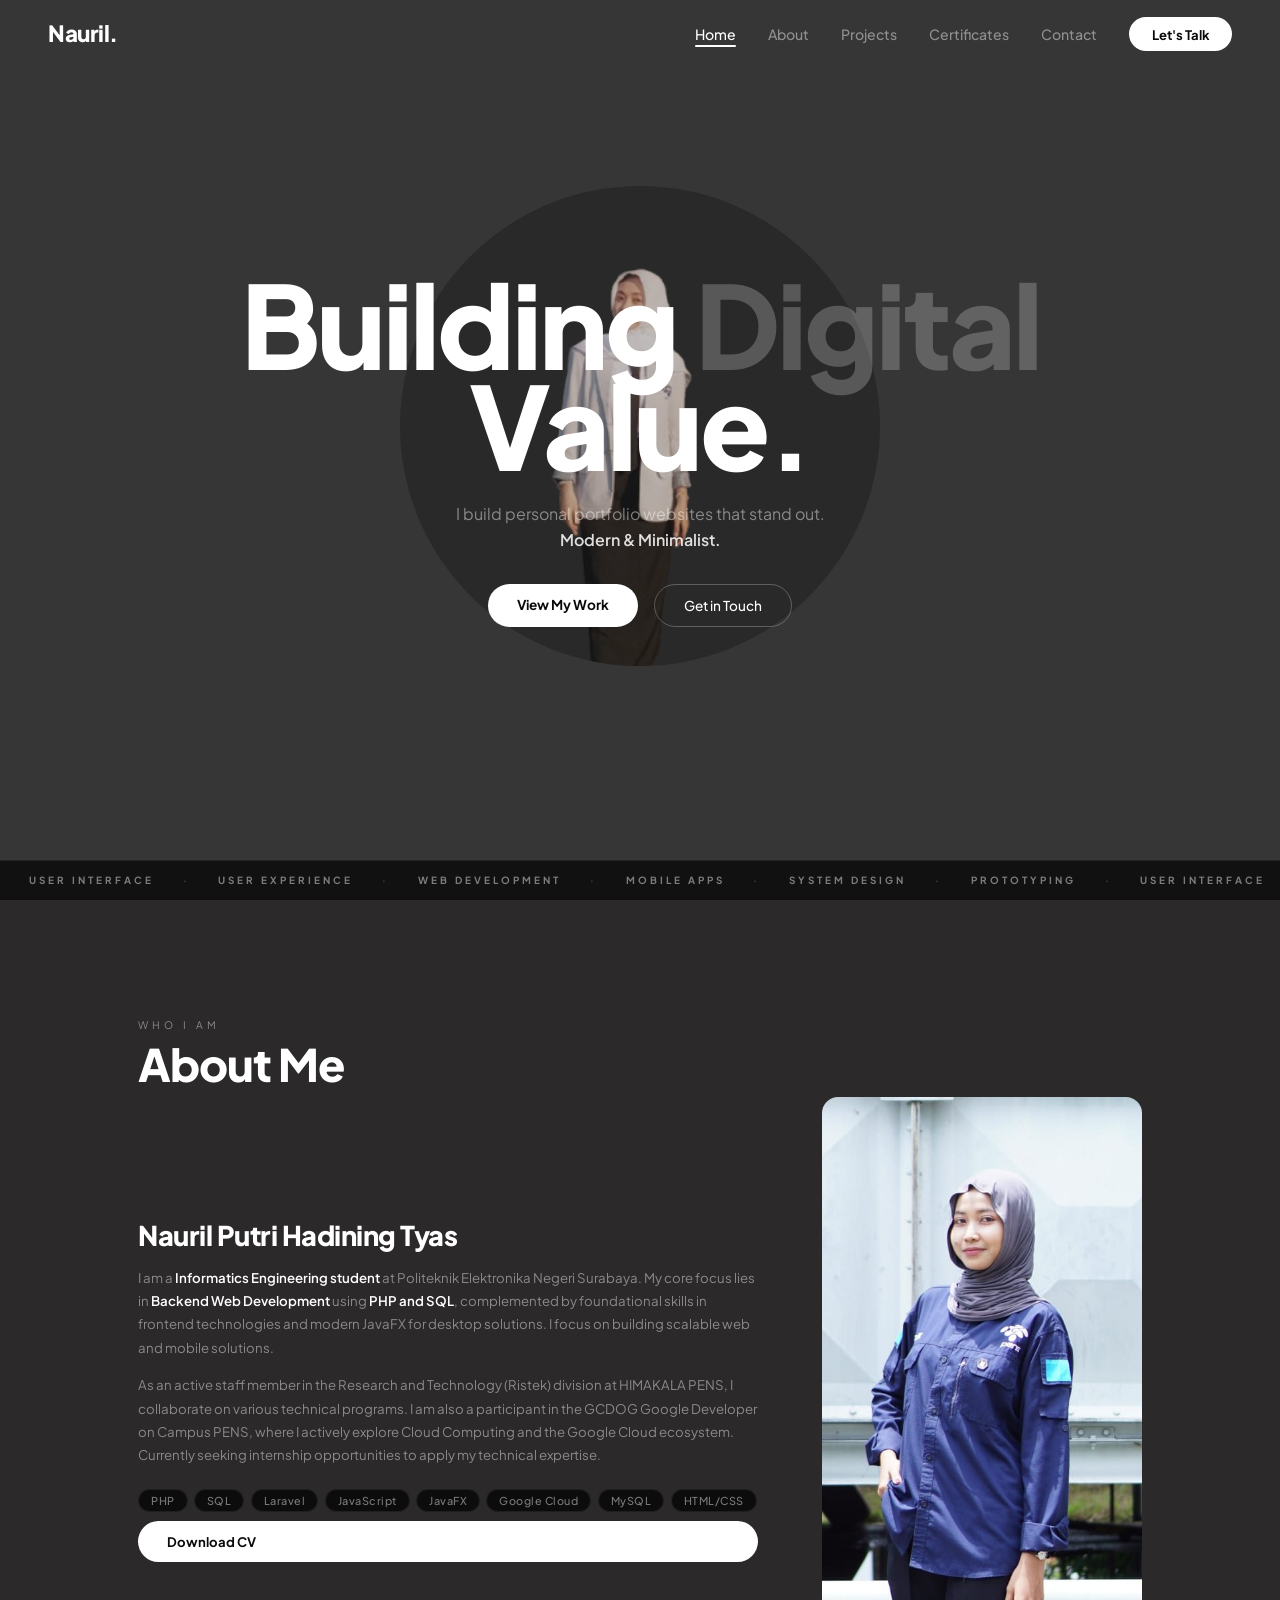
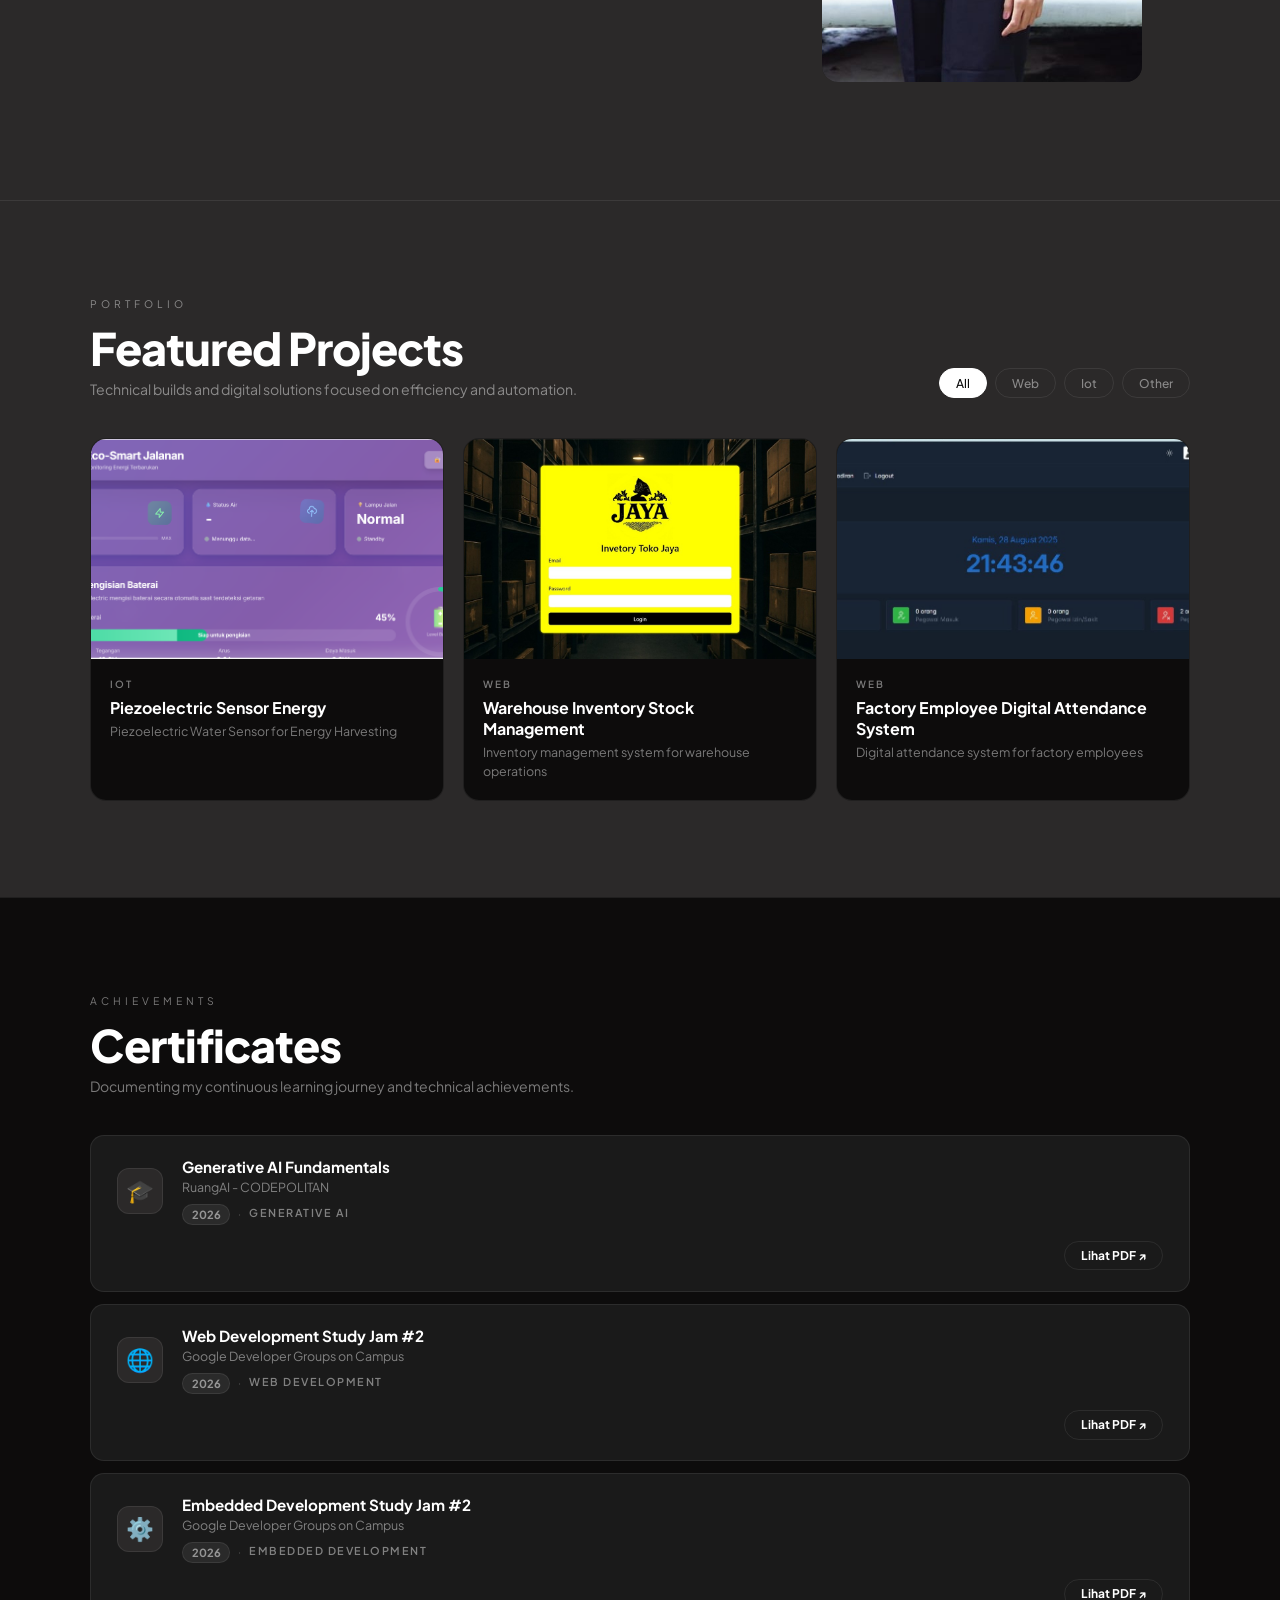
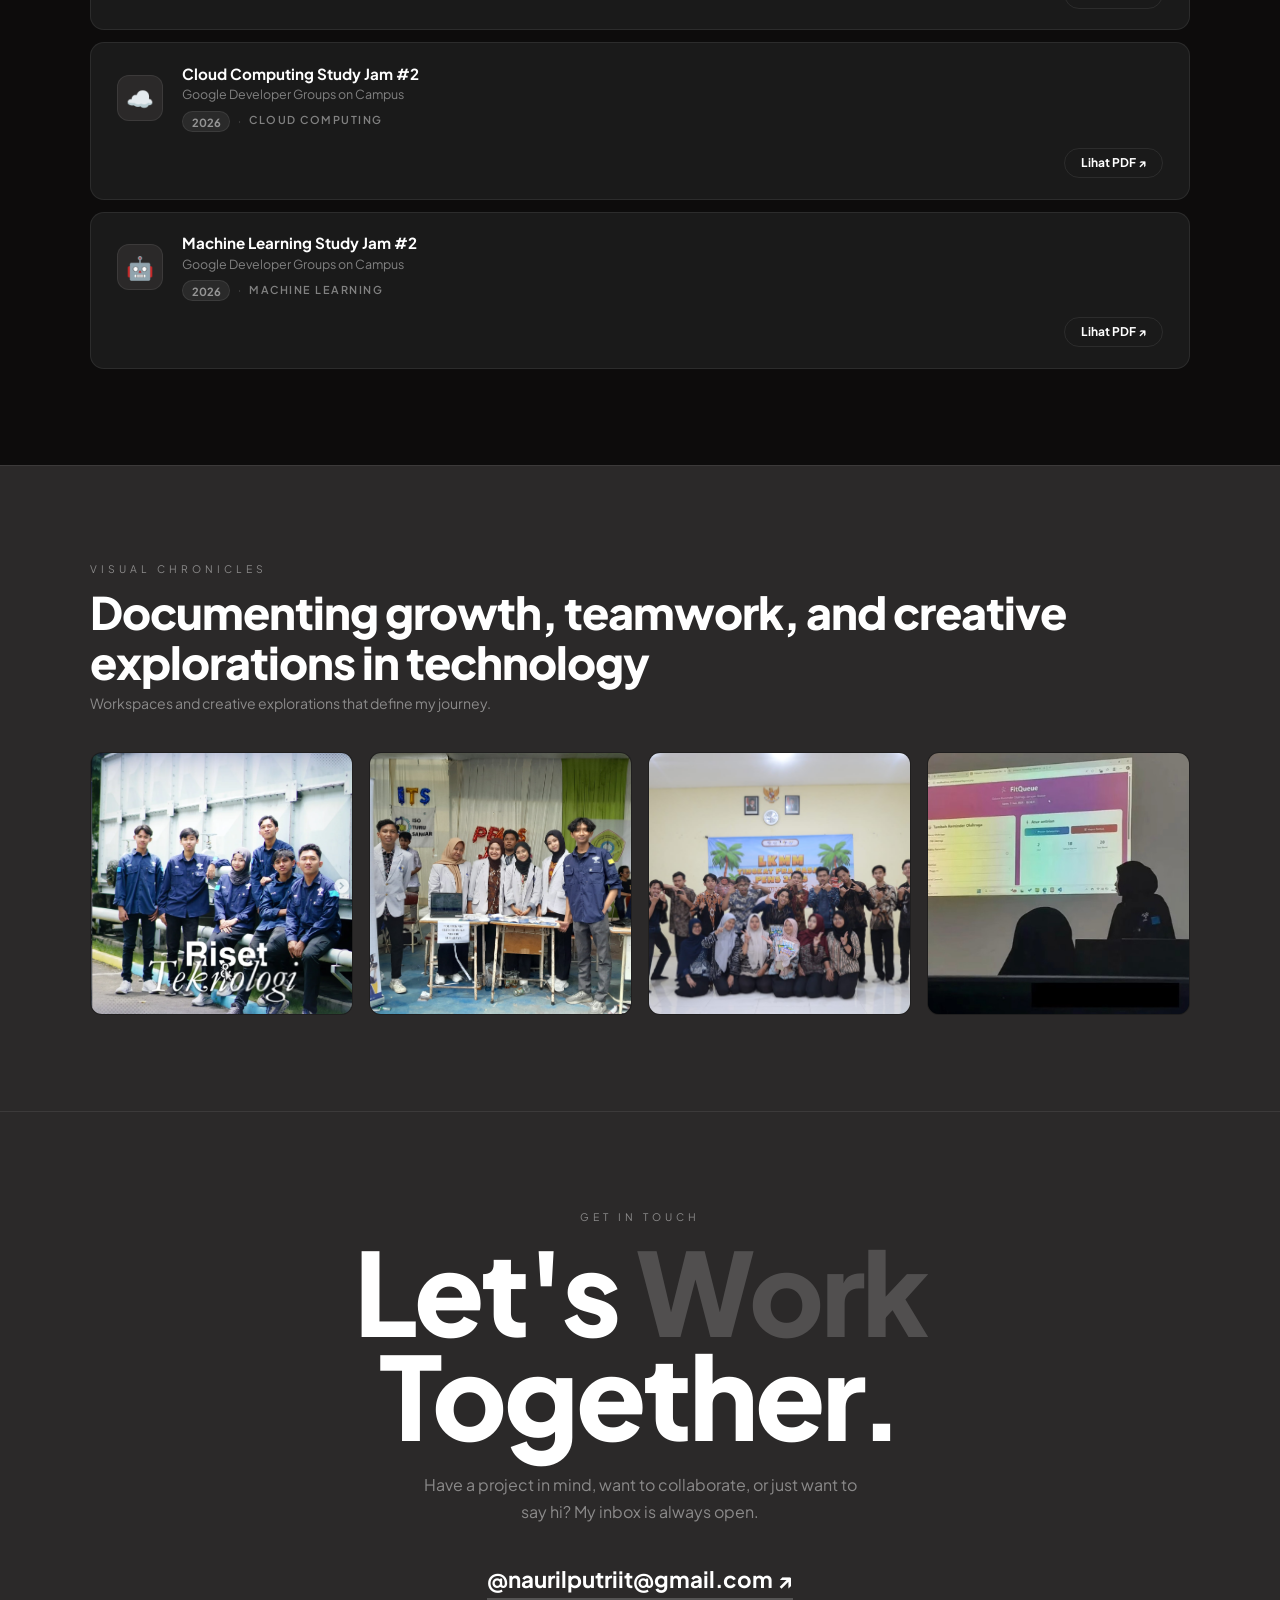
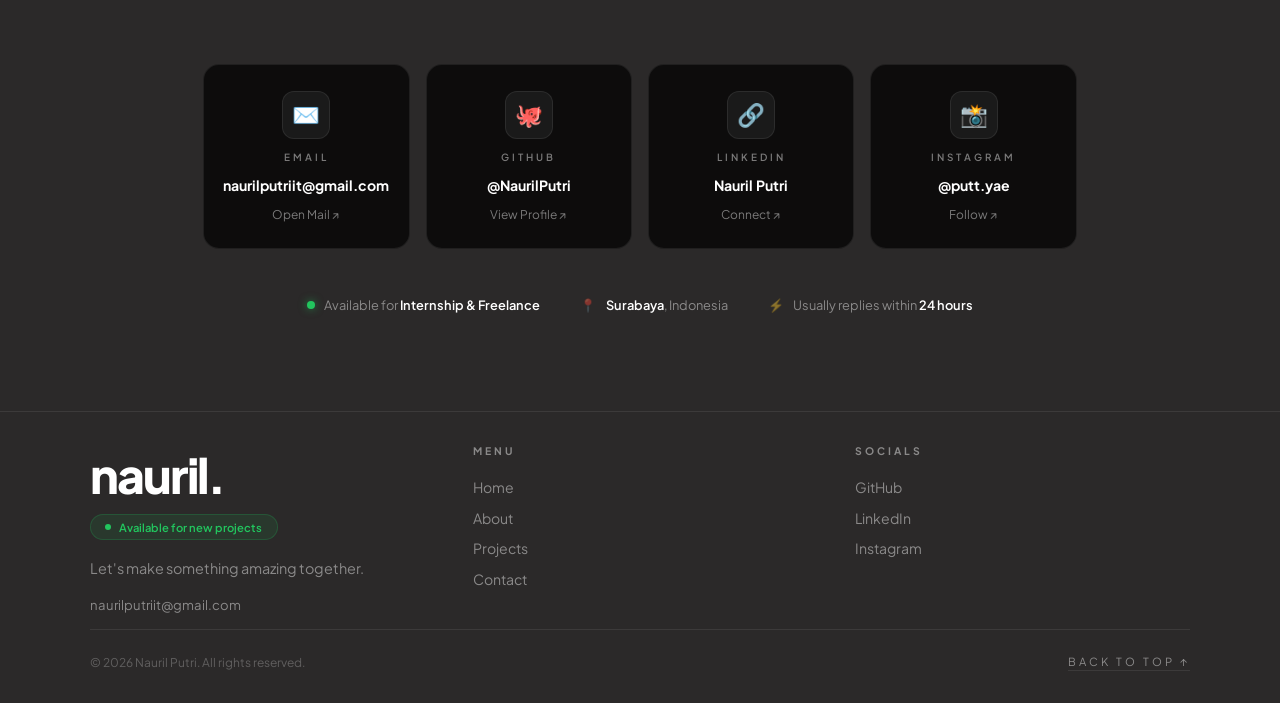
==== commit 81b8f4e5: "update perubahan" ====
--- a/index.html
+++ b/index.html
@@ -281,7 +281,7 @@
 <section id="gallery">
   <div class="container">
     <p class="sec-label reveal">Visual Chronicles</p>
-    <h2 class="sec-title reveal">A curated collection of moments</h2>
+    <h2 class="sec-title reveal">Documenting growth, teamwork, and creative explorations in technology</h2>
     <p style="color:var(--muted);font-size:.88rem;margin-top:.5rem;" class="reveal">Workspaces and creative explorations that define my journey.</p>
     <div class="gallery-grid" style="margin-top:2.5rem;">
       <div class="gal-item reveal">
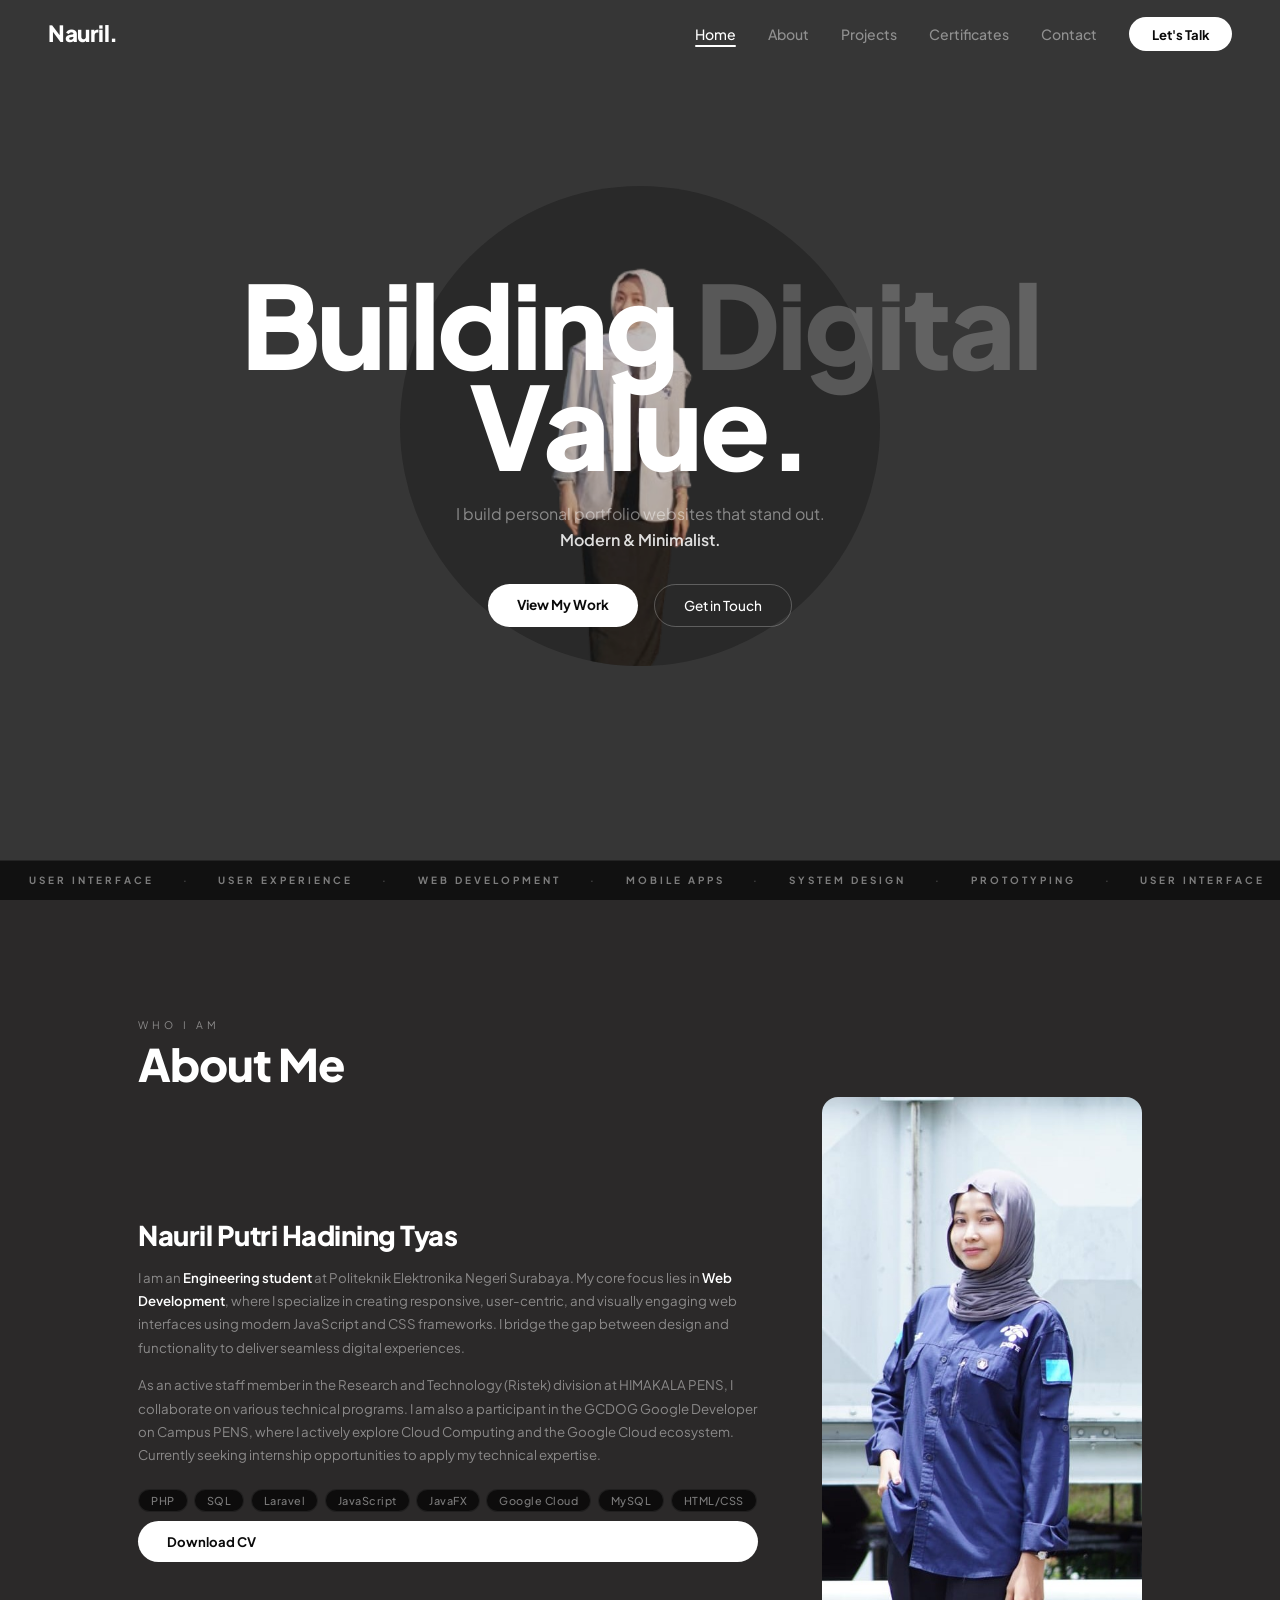
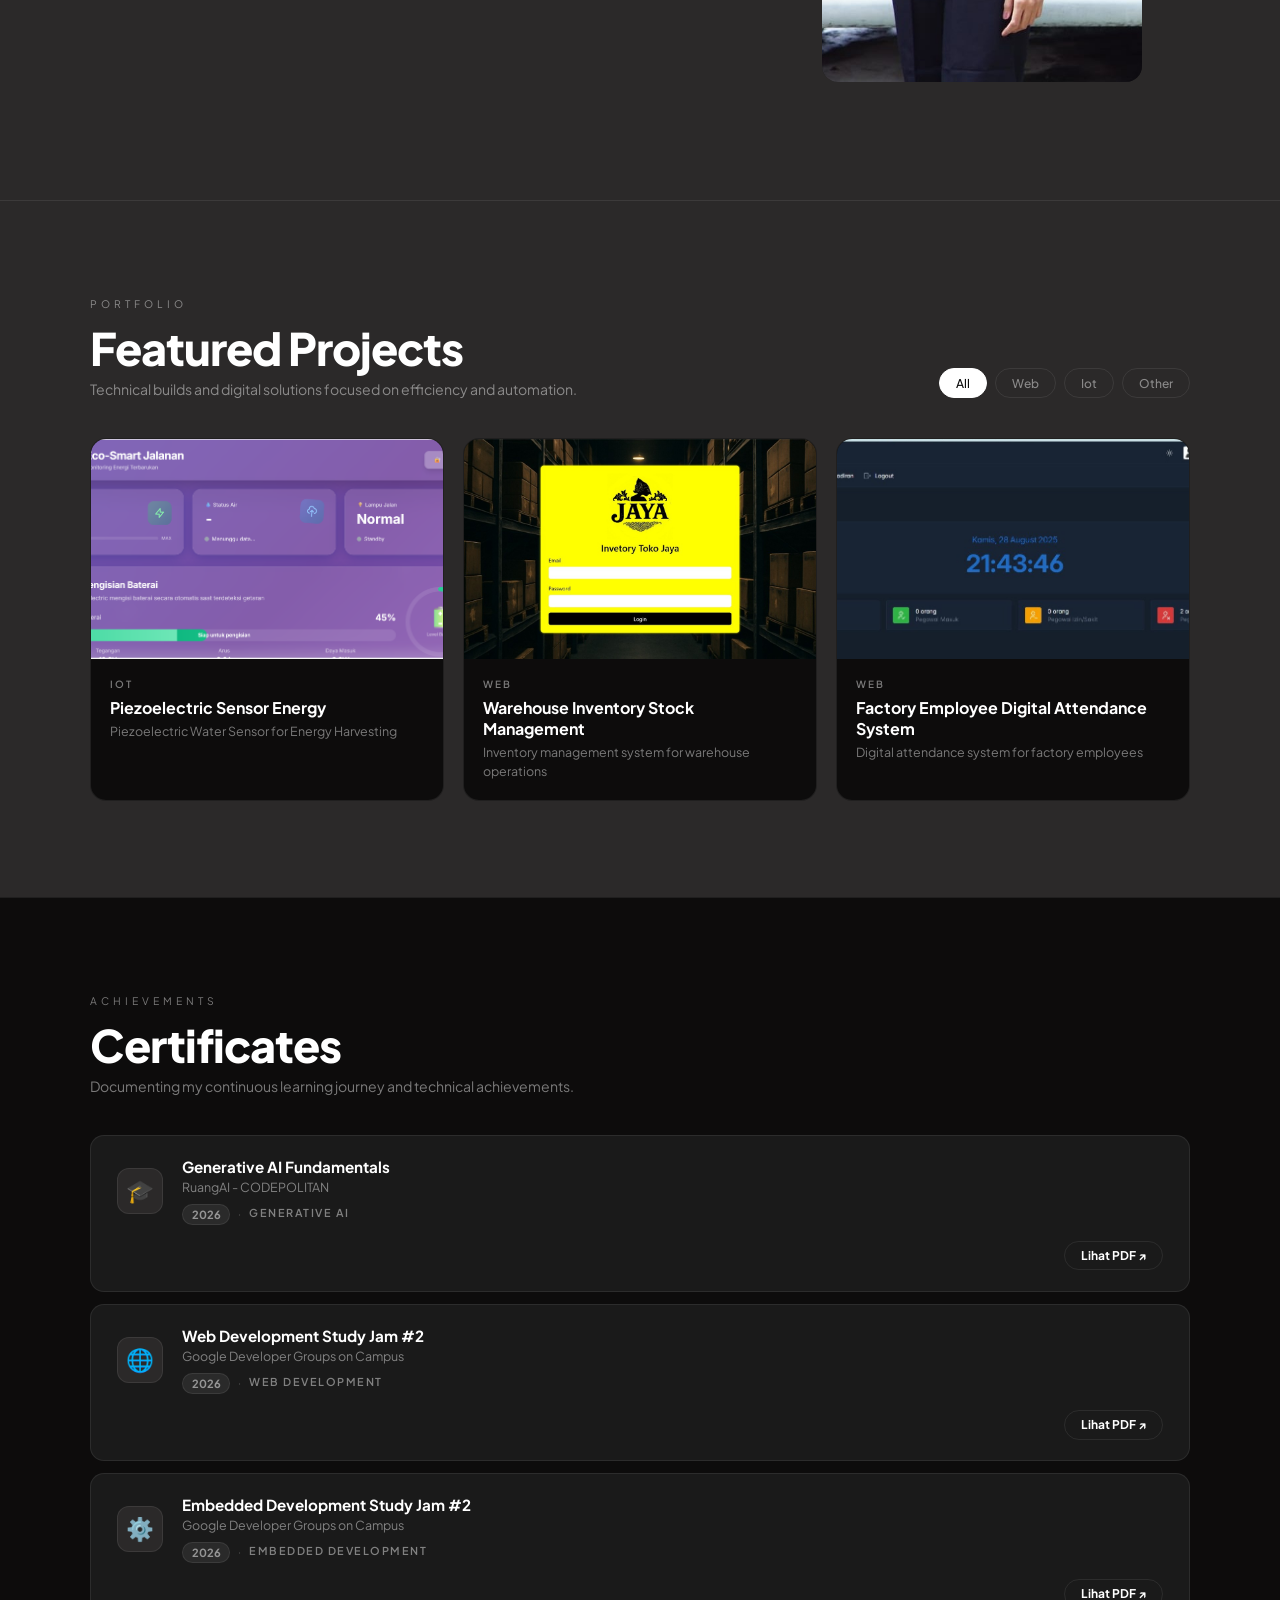
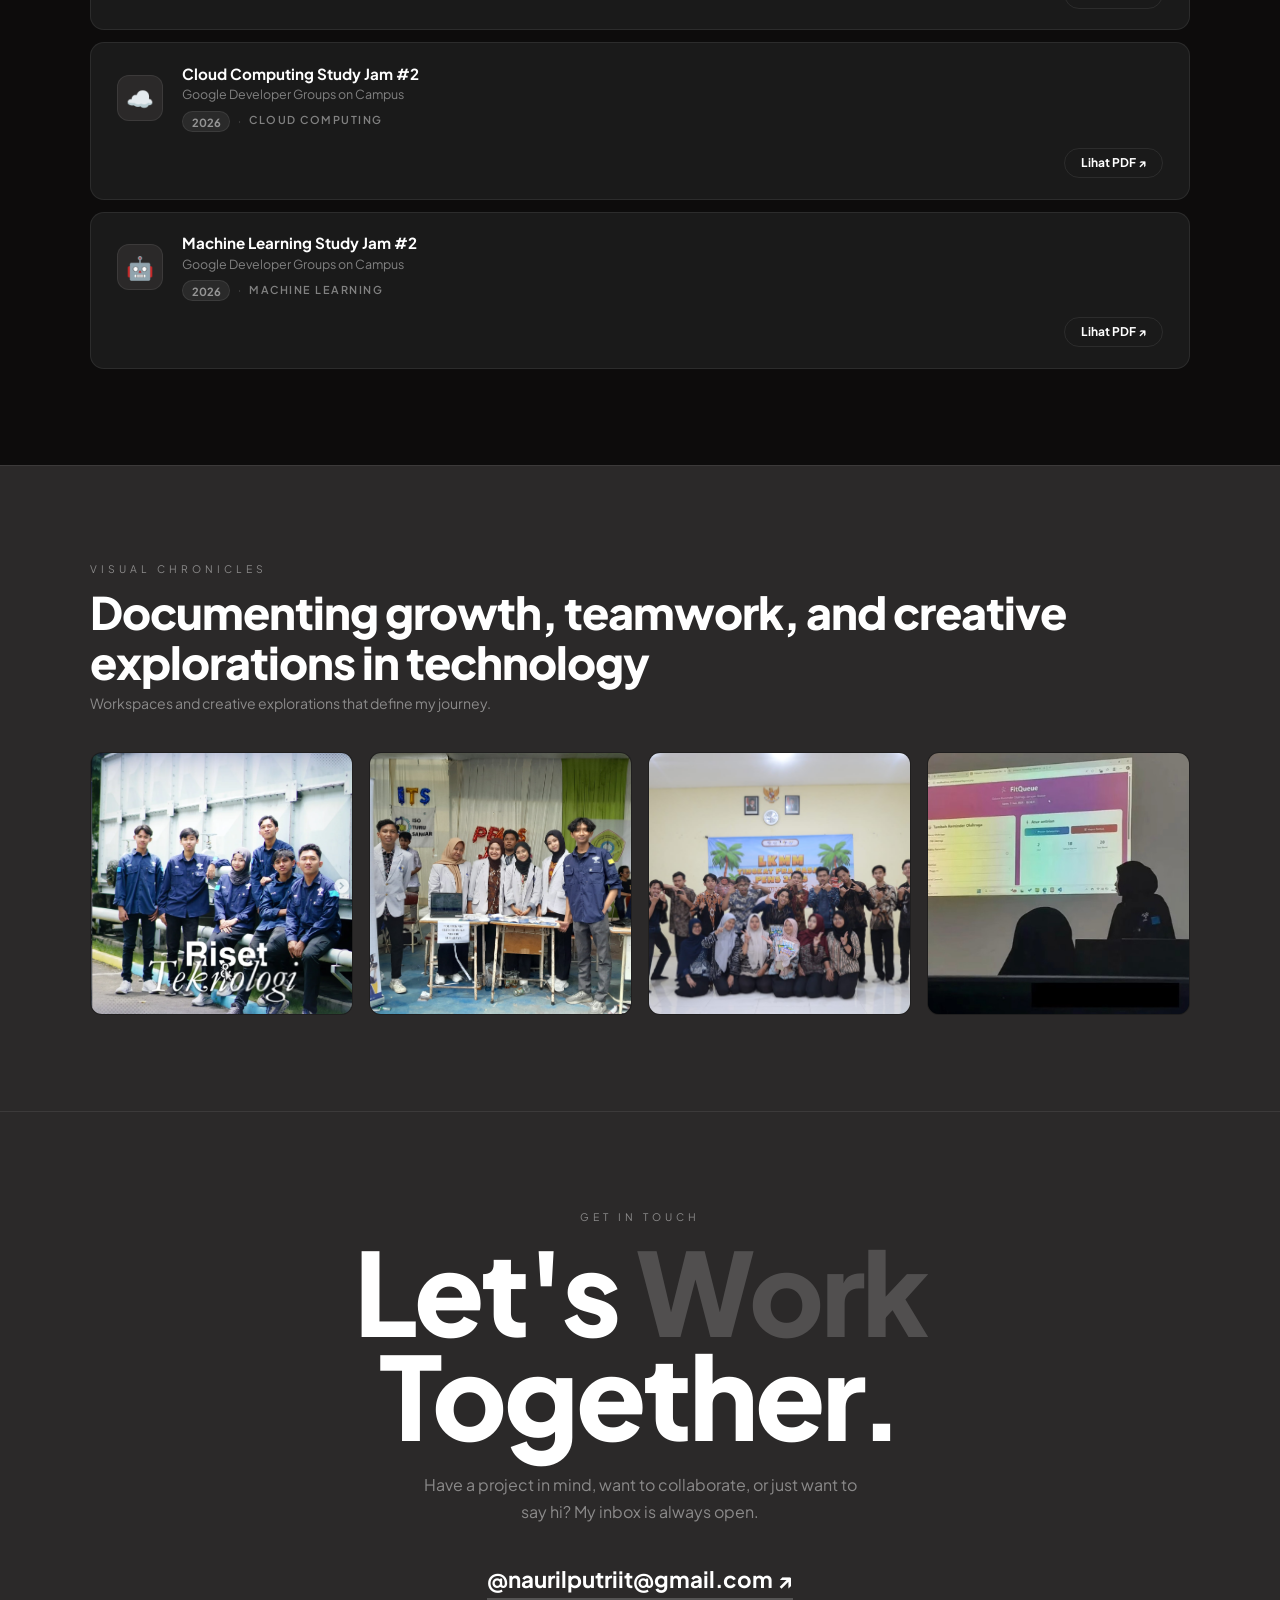
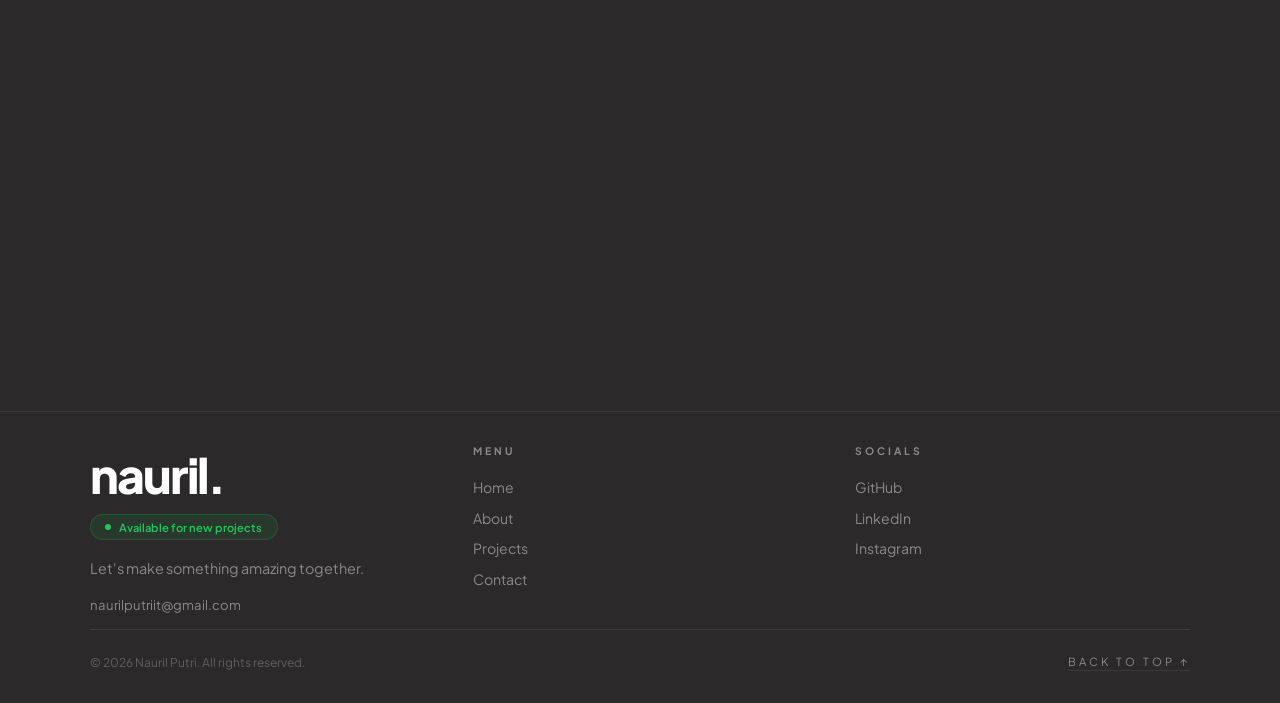
==== commit 8741b6d1: "update perubahan" ====
--- a/index.html
+++ b/index.html
@@ -78,10 +78,10 @@
       <div class="about-left reveal">
         <h3 class="about-name">Nauril Putri Hadining Tyas</h3>
         <p class="about-bio">
-          I am a <strong>Informatics Engineering student</strong> at Politeknik Elektronika Negeri Surabaya.
-          My core focus lies in <strong>Backend Web Development</strong> using <strong>PHP and SQL</strong>,
-          complemented by foundational skills in frontend technologies and modern JavaFX for desktop solutions.
-          I focus on building scalable web and mobile solutions.
+          I am an <strong>Engineering student</strong> at Politeknik Elektronika Negeri Surabaya. 
+          My core focus lies in <strong>Web Development</strong>, where I specialize in creating responsive, 
+          user-centric, and visually engaging web interfaces using modern JavaScript and CSS frameworks. 
+          I bridge the gap between design and functionality to deliver seamless digital experiences.
         </p>
         <p class="about-bio">
           As an active staff member in the Research and Technology (Ristek) division at HIMAKALA PENS,
